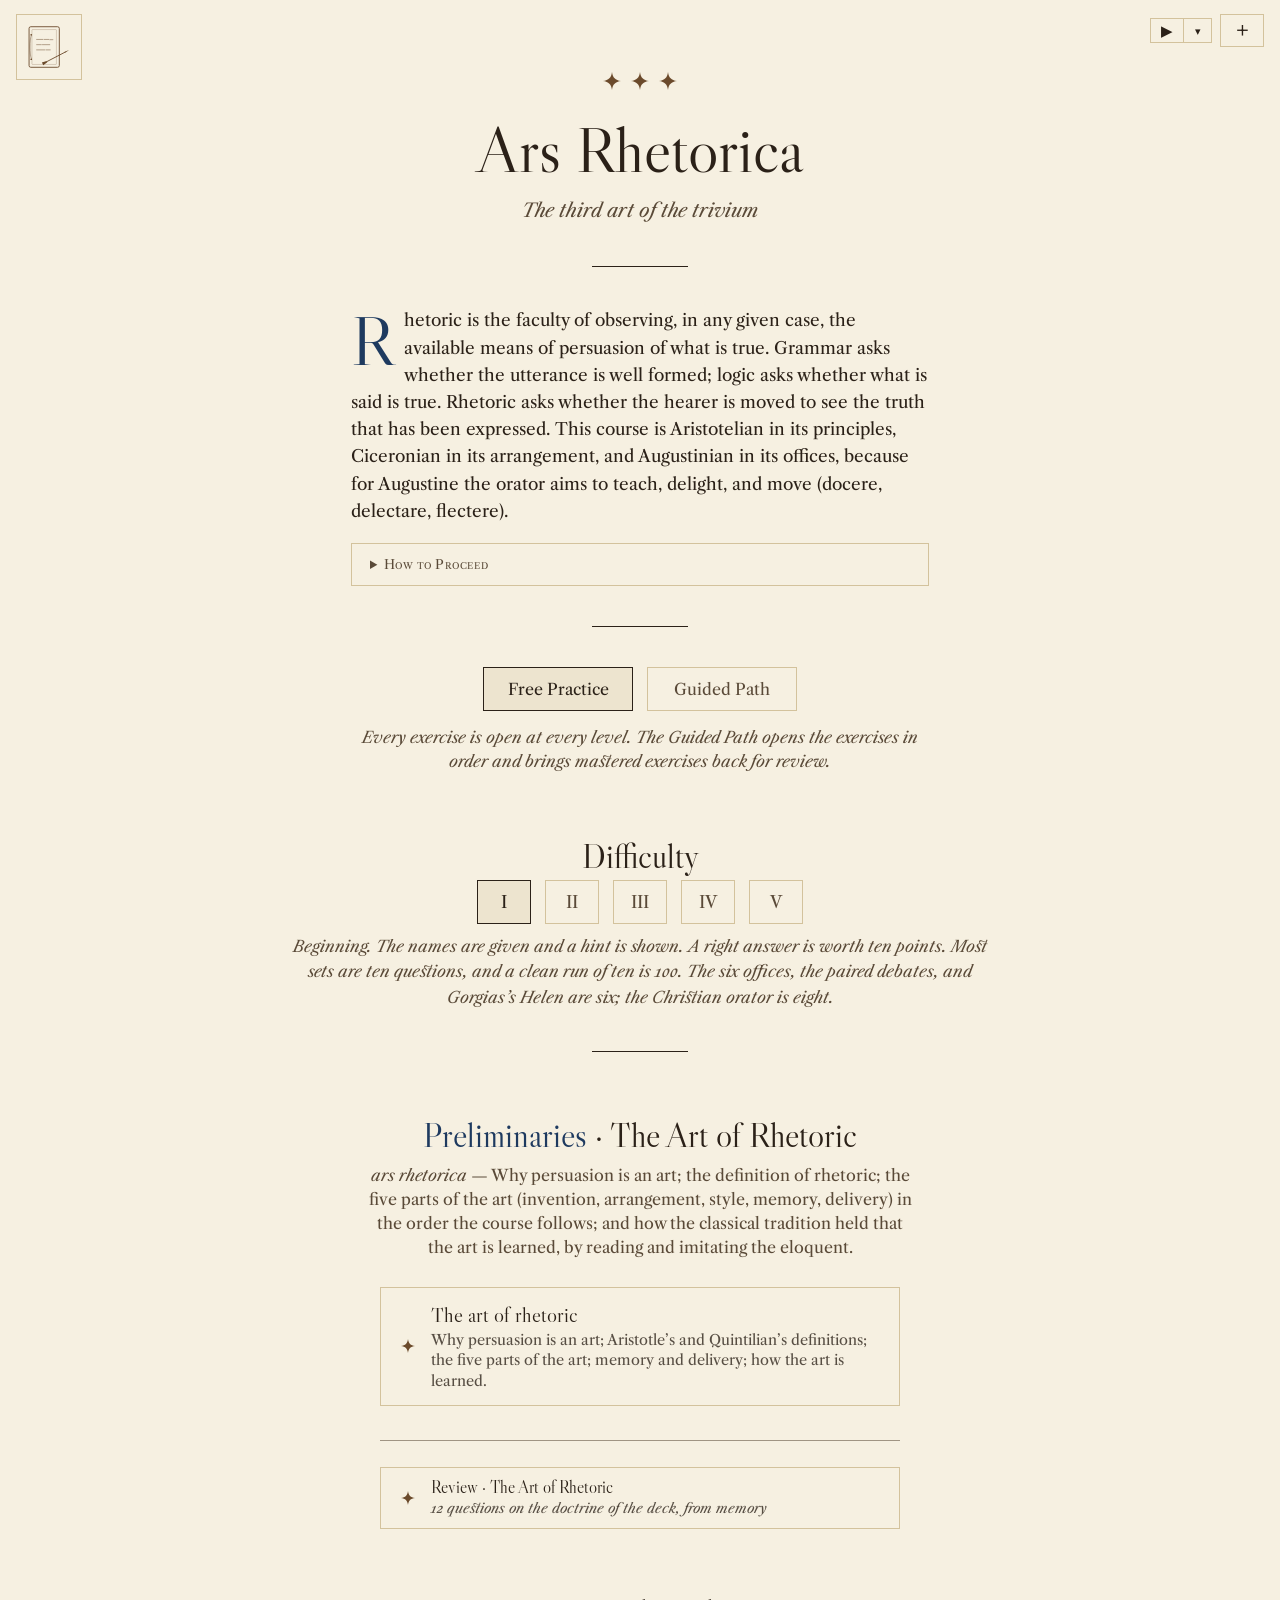
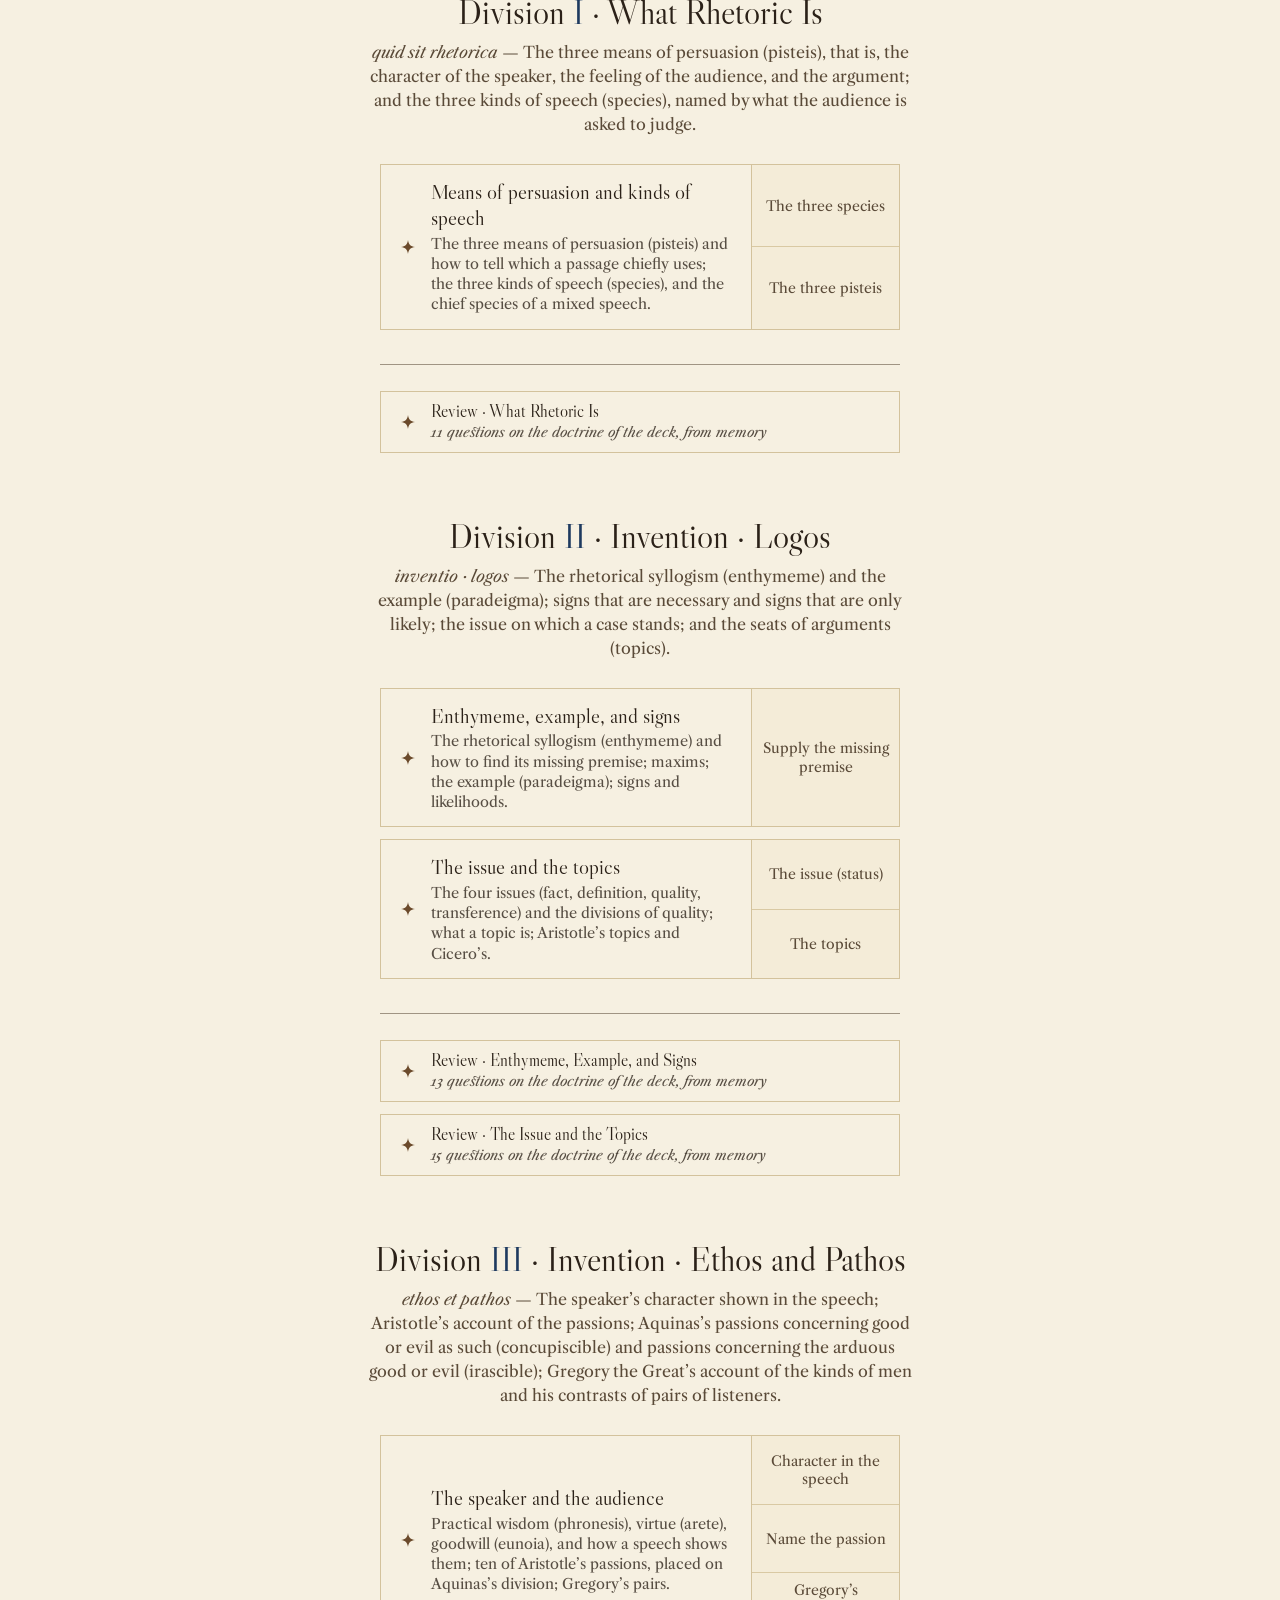
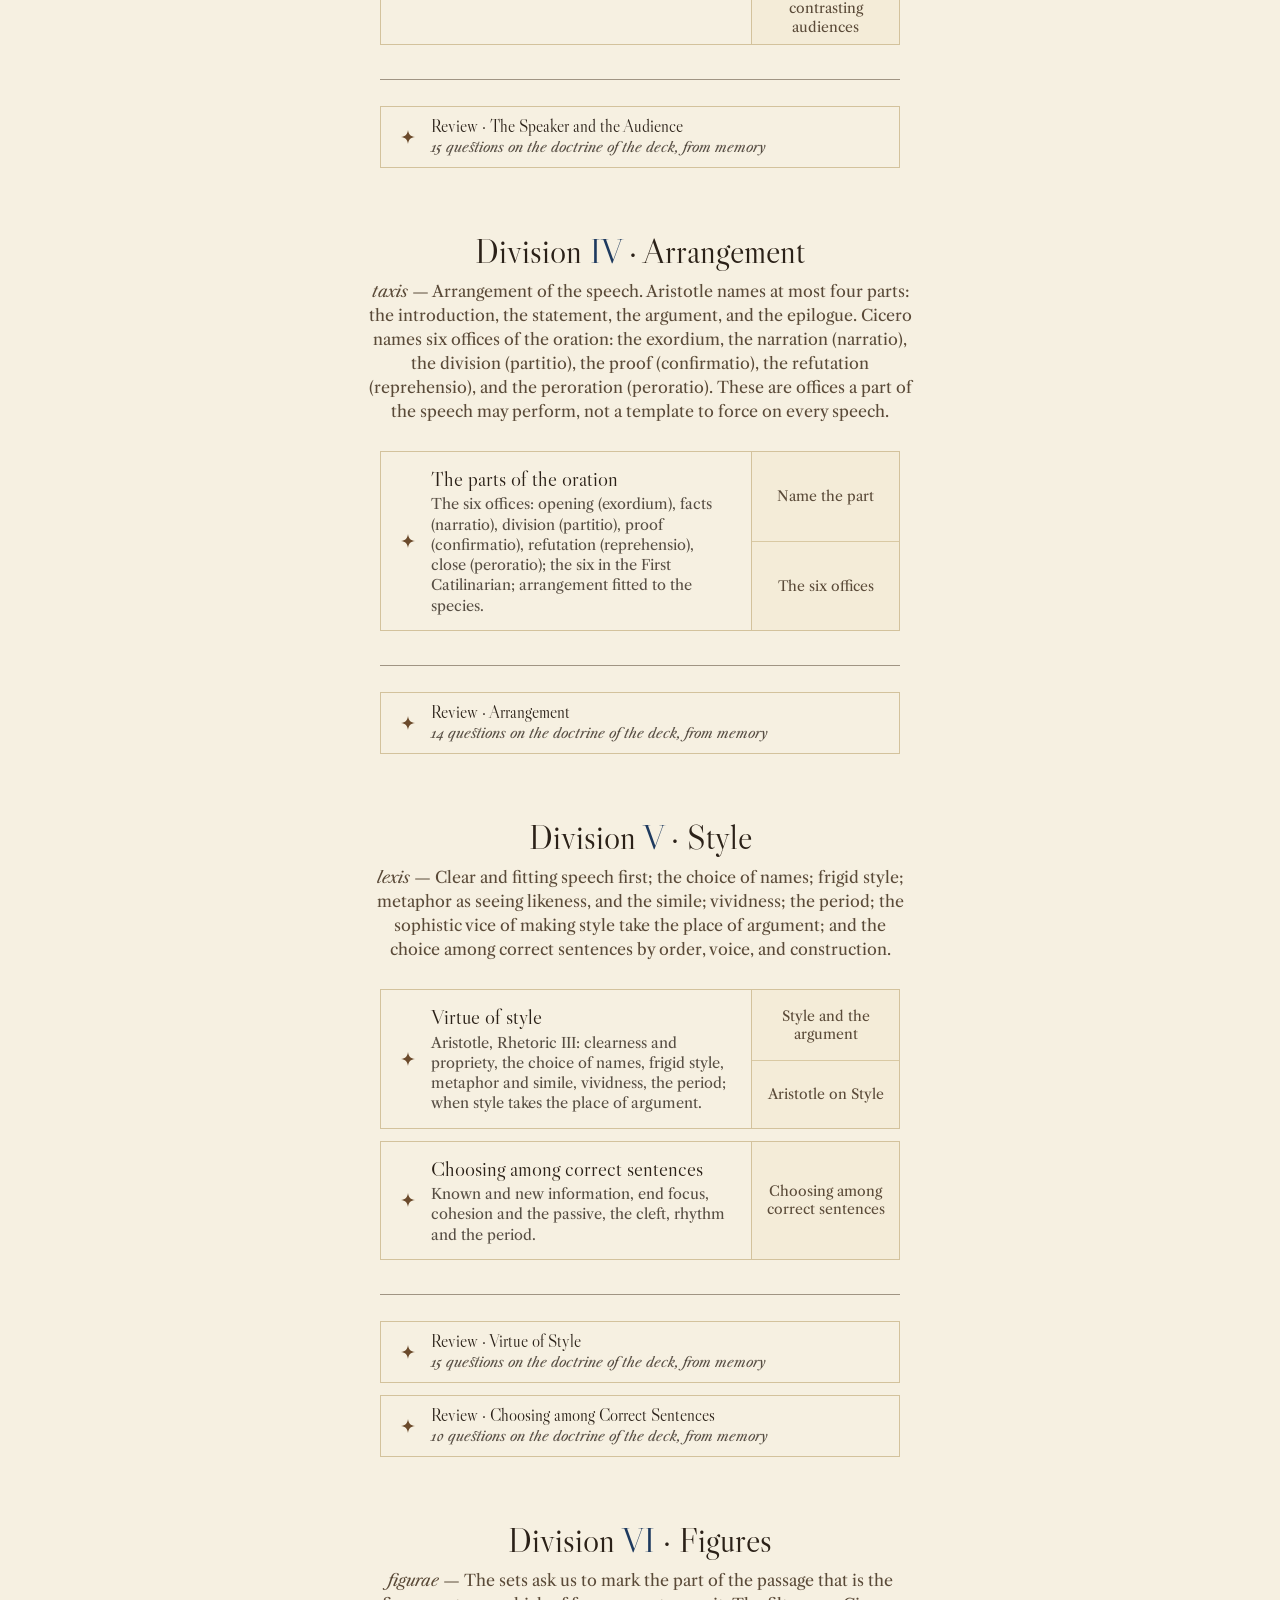
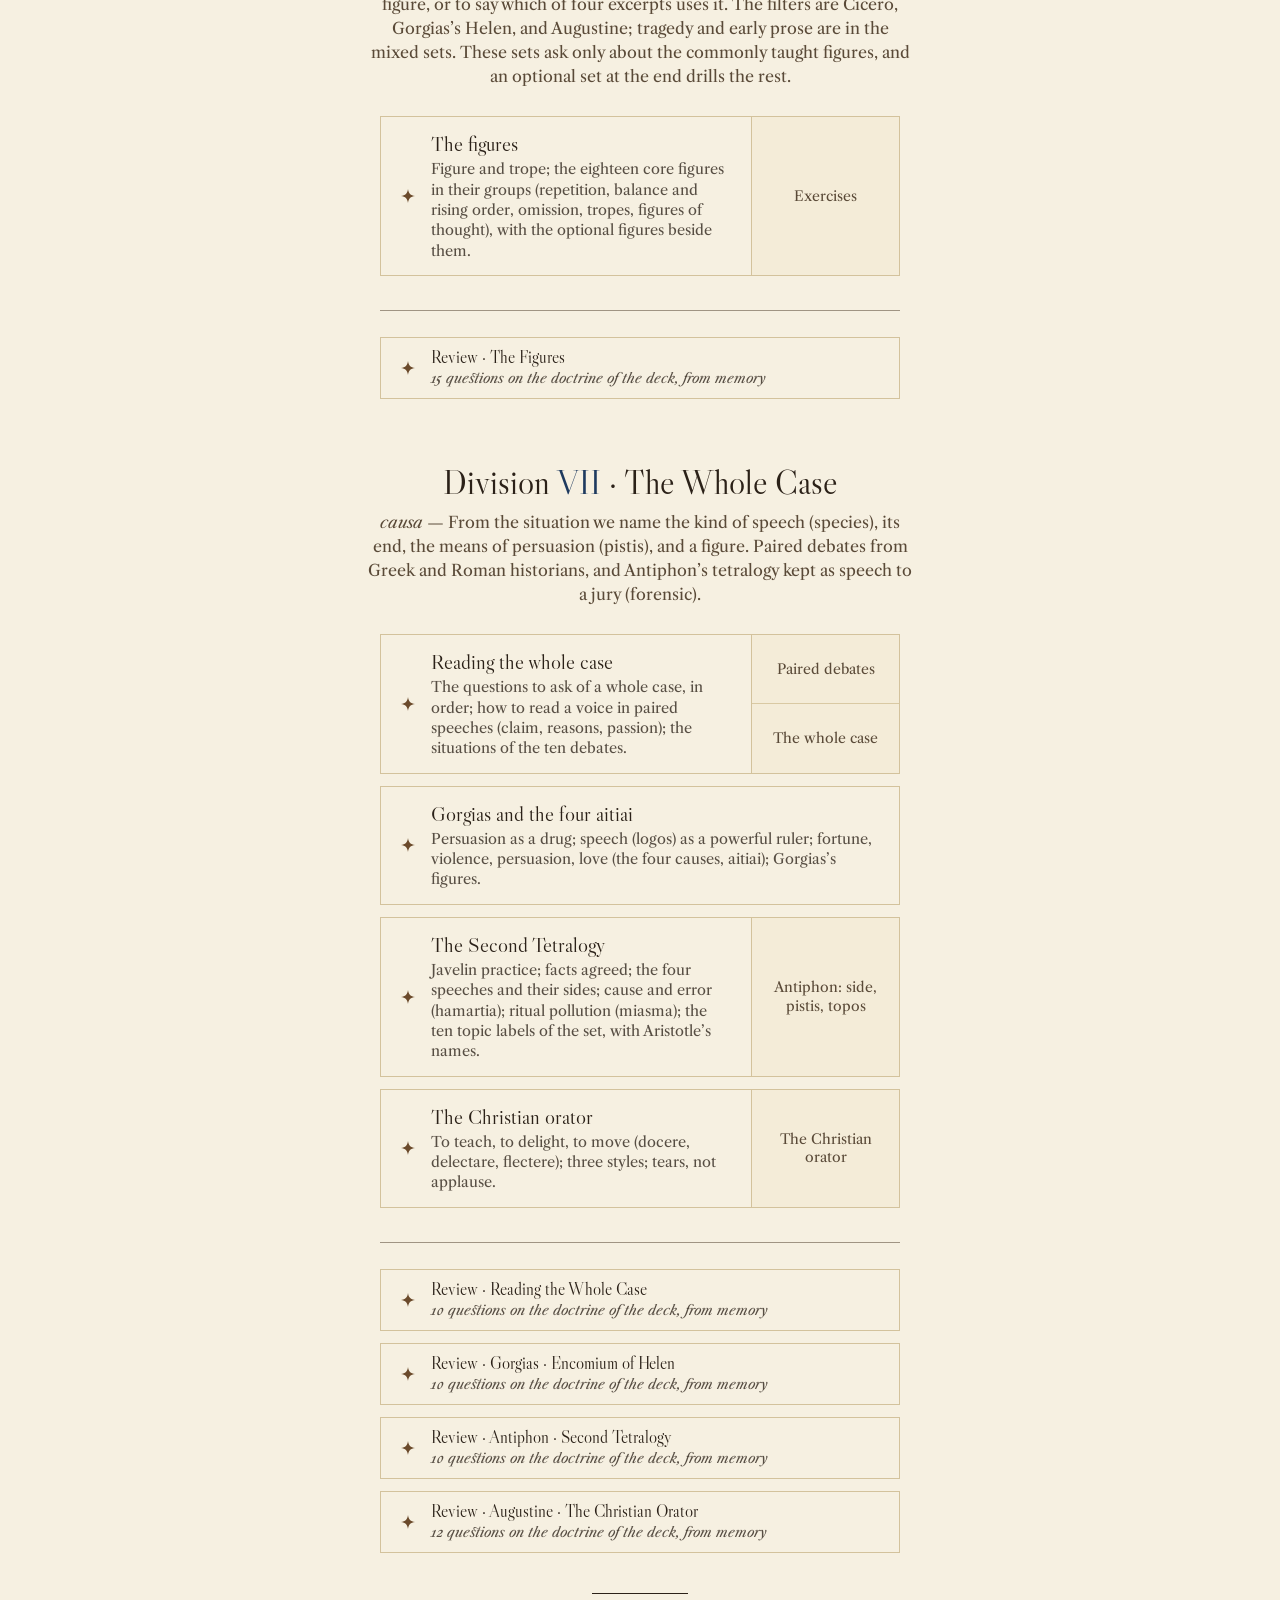
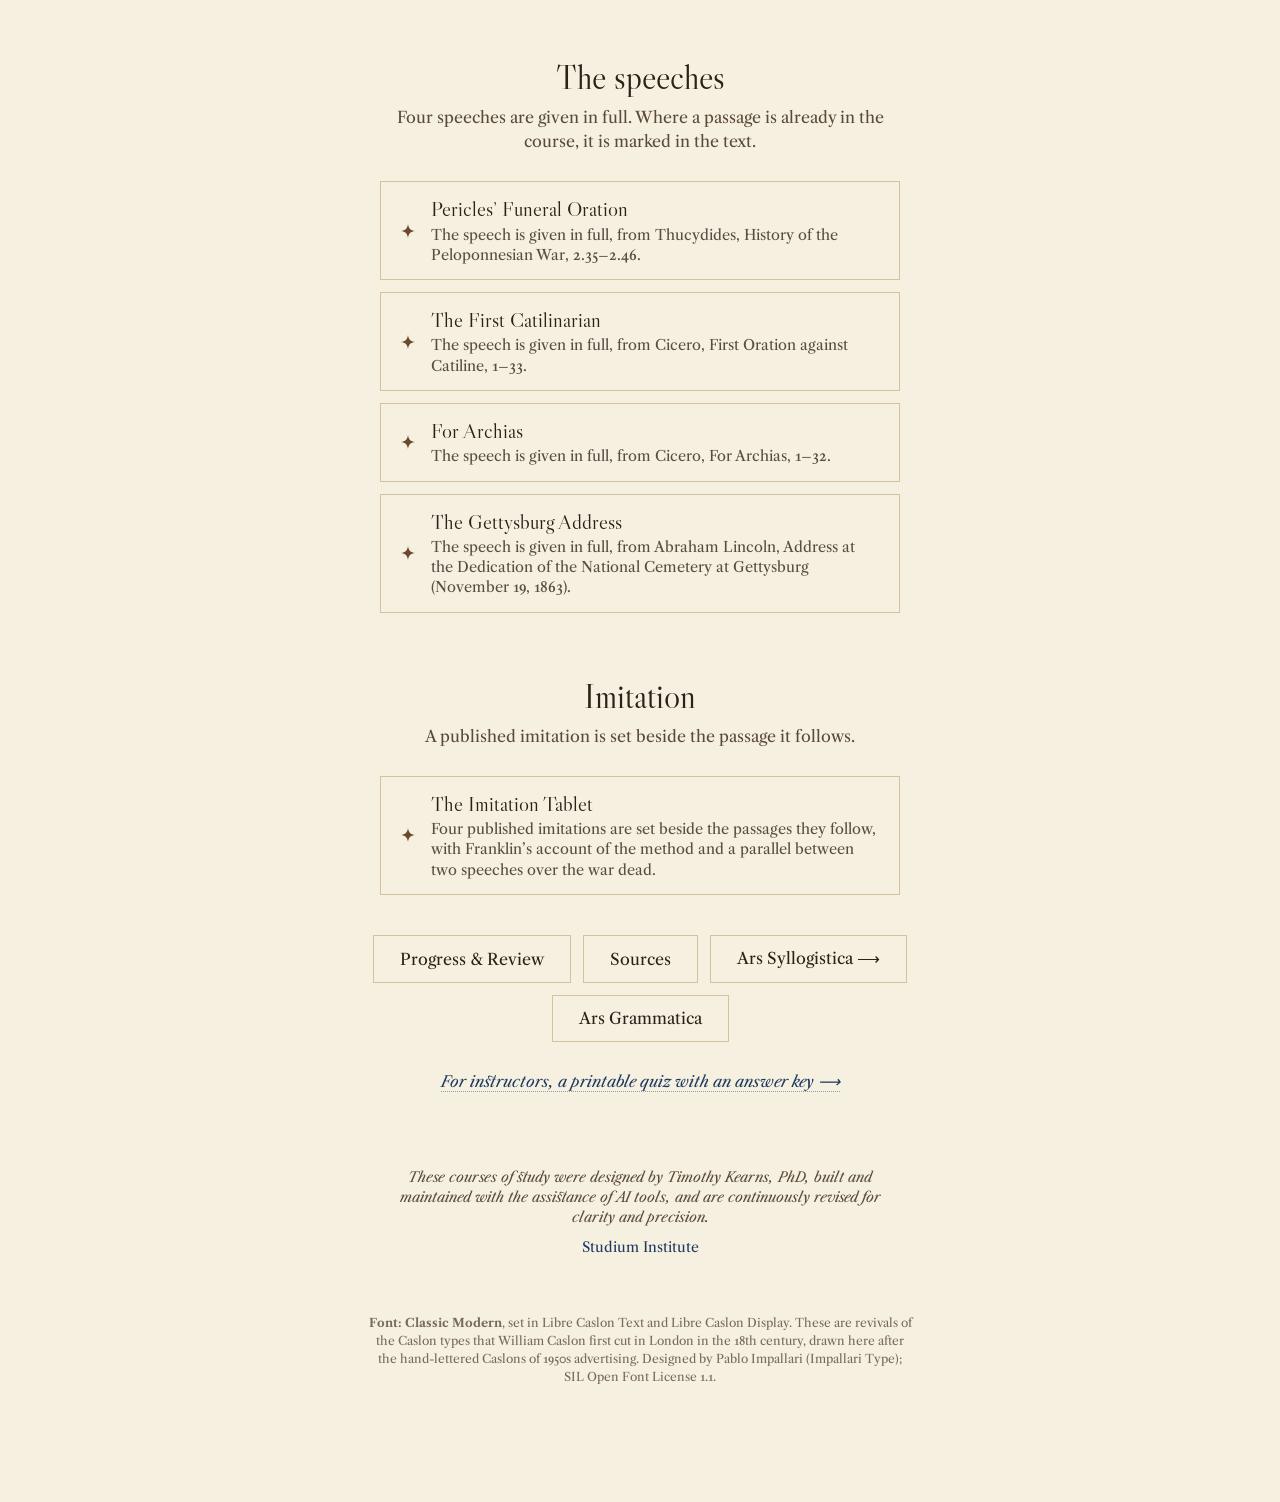
==== index.html @ fa9b23c4 "Recitation Tablet button 25% smaller (88px to 66px; icon, callout and lab tools offset to match)" ====
<!DOCTYPE html>
<html lang="en">
<head>
<meta charset="utf-8">
<meta name="viewport" content="width=device-width, initial-scale=1">
<title>Ars Rhetorica</title>
<link rel="preconnect" href="https://fonts.googleapis.com">
<link rel="preconnect" href="https://fonts.gstatic.com" crossorigin>
<link href="https://fonts.googleapis.com/css2?family=Libre+Caslon+Display&family=Libre+Caslon+Text:ital,wght@0,400;0,700;1,400&display=swap" rel="stylesheet">
<style>
:root{
  --paper:#f6f0e1; --paper2:#efe6cf; --card:#fffdf4; --ink:#2b2118; --ink-soft:#5a4a38;
  --line:#d9c9a3; --frame:#d3c29c; --wine:#7b2d26; --sage:#48664c; --accent:#1e3a5f;
  --orn:#6b4a2b; --hover:#ede4cf;
  --display:'Libre Caslon Display', Georgia, serif;
  --text:'Libre Caslon Text', Georgia, serif;
  --gold:var(--ink-soft); --gold-soft:var(--frame);
  --good-text:#48664c; --bad-text:#7b2d26; --sel-text:#f6f0e1;
  --panel:#f4ecd8; --panel2:#fbf6e8; --track:#e6dcc2;
  --arc:#7b2d26; --arc2:#48664c; --mode:var(--accent);
  --glow:#fbf7ea;
  --shadow:none;
}
body.dark{
  --paper:#2a161b; --paper2:#211115; --card:#331c22; --ink:#e9dfc8; --ink-soft:#c4a99a;
  --line:#4a3330; --frame:#6b5348; --wine:#c45c58; --sage:#4f7355; --accent:#8fa8c8;
  --orn:#efe3c6; --hover:#2a161c;
  --gold:var(--ink-soft); --gold-soft:var(--frame);
  --good-text:#8fbf95; --bad-text:#e08373; --sel-text:#14090c;
  --panel:#1a0c10; --panel2:#180b0e; --track:#2a1418;
  --arc:#e08373; --arc2:#8fbf95; --mode:var(--accent);
  --glow:#1a0c10;
  --shadow:none;
}
*{box-sizing:border-box; margin:0; padding:0}
html{
  min-height:100%;
  background:#f6f0e1;
  color-scheme:light;
  scrollbar-color:#d3c29c #e6dcc2;
  scrollbar-width:thin;
}
html:has(body.dark){
  background:#2a161b;
  color-scheme:dark;
  scrollbar-color:#6b5348 #2a161b;
}
::-webkit-scrollbar{width:12px; height:12px}
::-webkit-scrollbar-track{background:#e6dcc2}
::-webkit-scrollbar-thumb{background:#d3c29c; border-radius:0; border:3px solid #e6dcc2}
::-webkit-scrollbar-thumb:hover{background:#5a4a38}
html:has(body.dark)::-webkit-scrollbar-track{background:#2a161b}
html:has(body.dark)::-webkit-scrollbar-thumb{background:#6b5348; border-color:#2a161b}
html:has(body.dark)::-webkit-scrollbar-thumb:hover{background:#8a7064}
body{
  font-family:var(--text);
  font-variant-numeric:oldstyle-nums;
  color:var(--ink); min-height:100vh; font-size:17px; line-height:1.6;
  transition:color .25s;
  background:var(--paper);
}
/* Top-right: play+speed unit, then dark alone at far right */
.top-right-controls{
  position:fixed; top:14px; right:16px;
  display:flex; align-items:center; gap:8px; z-index:50;
  background:var(--paper);
}
.top-right-controls #dark-toggle{
  position:static; top:auto; right:auto;
}
#dark-toggle{
  width:44px; height:44px; border-radius:50%;
  border:1px solid var(--line); background:var(--card); color:var(--gold); font-size:20px;
  cursor:pointer; box-shadow:var(--shadow); transition:transform .15s;
}
#dark-toggle:hover{transform:scale(1.08)}
.speak-unit{
  display:inline-flex; align-items:stretch; position:relative;
  height:44px; border:1px solid var(--line); background:var(--card);
  border-radius:22px; box-shadow:var(--shadow); z-index:51;
}
#speak-toggle{
  width:44px; border:none; background:transparent; color:var(--gold);
  font-size:15px; cursor:pointer; box-shadow:none;
  border-radius:22px 0 0 22px;
  display:flex; align-items:center; justify-content:center; line-height:1;
  flex-shrink:0; transition:background .15s, color .15s;
}
#speak-toggle.speaking{
  background:var(--gold); color:#fff;
}
#speak-toggle:hover, .speak-rate-btn:hover, .speak-rate.open .speak-rate-btn{
  background:var(--panel); color:var(--ink);
}
#speak-toggle.speaking:hover{
  background:var(--gold); color:#fff;
}
.speak-rate{display:flex; position:relative;}
.speak-rate-btn{
  display:inline-flex; align-items:center; justify-content:center;
  height:100%; min-width:28px; border:none; border-left:1px solid var(--line);
  background:transparent; color:var(--gold);
  font-size:11px; border-radius:0 22px 22px 0; padding:0 10px;
  box-shadow:none; cursor:pointer; appearance:none; -webkit-appearance:none;
  transition:background .15s, color .15s;
}
.speak-rate-menu{
  position:absolute; top:calc(100% + 6px); right:0; margin:0; padding:6px;
  list-style:none; min-width:4.5em; background:var(--card);
  border:1px solid var(--line); border-radius:8px; box-shadow:var(--shadow); z-index:60;
}
.speak-rate-menu[hidden]{display:none}
.speak-rate-menu li{
  font-family:var(--display); font-size:12px; letter-spacing:.08em;
  padding:7px 12px; border-radius:6px; cursor:pointer; color:var(--ink-soft); white-space:nowrap;
}
.speak-rate-menu li:hover, .speak-rate-menu li:focus{
  background:var(--panel); color:var(--gold);
}
.speak-rate-menu li[aria-selected="true"]{
  color:var(--gold); background:var(--paper2, var(--panel));
}
#home-jump{
  position:fixed; top:14px; left:16px; z-index:50;
  padding:10px 16px; text-transform:uppercase;
}
body.ex-screen #home-jump{display:none}
@media (max-width:420px){
  #home-jump{top:12px; left:12px; padding:8px 12px; font-size:12px}
  .top-right-controls{top:12px; right:12px; gap:6px}
  #dark-toggle{width:40px; height:40px; font-size:18px}
  .speak-unit{height:40px; border-radius:20px}
  #speak-toggle{width:40px; font-size:14px; border-radius:20px 0 0 20px}
  .speak-rate-btn{min-width:26px; font-size:10px; padding:0 8px; border-radius:0 20px 20px 0}
}



.wrap{max-width:880px; margin:0 auto; padding:76px 22px 90px}
.screen{display:none}
.screen.active{display:block; animation:fade .4s ease}
@keyframes fade{from{opacity:0; transform:translateY(8px)} to{opacity:1; transform:none}}

/* ------- header ------- */
header{text-align:center; margin-bottom:26px}
.ornament{color:var(--gold); font-size:22px; letter-spacing:.4em; margin:6px 0}
h1{font-family:var(--display); font-size:44px; font-weight:600; letter-spacing:.06em; color:var(--ink); font-variant:small-caps}
@media (max-width:520px){ h1{font-size:32px} }
.subtitle{font-style:italic; color:var(--ink-soft); font-size:20px; margin-top:2px}
.rule{display:flex; align-items:center; gap:14px; margin:20px auto; max-width:520px; color:var(--gold)}
.rule::before,.rule::after{content:""; flex:1; height:1px; background:linear-gradient(90deg,transparent,var(--gold-soft))}
.rule::after{background:linear-gradient(90deg,var(--gold-soft),transparent)}

/* ------- home ------- */
.section-label{
  font-family:var(--display); font-size:15px; letter-spacing:.22em; color:var(--gold);
  text-transform:uppercase; text-align:center; margin:30px 0 14px;
}
.section-gloss{
  text-align:center; font-style:italic; color:var(--ink-soft); font-size:16px;
  margin:-8px auto 14px; max-width:720px;
}
.act-label{
  font-family:var(--display); font-size:21px; font-weight:600; letter-spacing:.12em;
  color:var(--ink); text-transform:uppercase; text-align:center; margin:52px 0 4px;
}
.act-label::before{content:none}
.act-label::after{content:none}
.act-latin{
  text-align:center; font-style:italic; color:var(--gold); font-size:17px;
  letter-spacing:.04em; margin:0 0 12px;
}
.act-gloss{
  text-align:center; color:var(--ink-soft); font-size:16px; font-style:italic;
  margin:-4px auto 16px; max-width:620px; line-height:1.45;
}
.intro-note{
  text-align:center; font-style:italic; color:var(--ink-soft); font-size:16px;
  margin:24px auto 6px; max-width:640px; padding:15px 20px; line-height:1.5;
  border:1px solid var(--line); border-radius:12px; background:var(--card); box-shadow:var(--shadow);
}
.intro-note::before{content:none}
.intro-note strong{color:var(--ink)}

.diff-row{display:flex; justify-content:center; gap:14px; flex-wrap:wrap}
.diff-btn{
  font-family:var(--display); font-size:17px; width:54px; height:44px; cursor:pointer;
  border:1px solid var(--line); background:var(--card); color:var(--ink-soft);
  border-radius:9px; transition:all .15s; box-shadow:var(--shadow);
}
.diff-btn:hover{border-color:var(--gold-soft); color:var(--ink)}
.diff-btn.sel{background:var(--wine); color:#f6f0e1; border-color:var(--wine)}
.diff-desc{text-align:center; font-style:italic; color:var(--ink-soft); margin-top:10px; font-size:16px; min-height:24px}

/* ------- language picker ------- */
.lang-box{
  border:1px solid var(--line); background:var(--card); border-radius:14px;
  box-shadow:var(--shadow); padding:18px 20px; max-width:640px; margin:6px auto 0; text-align:center;
}
.lang-box h4{font-family:var(--display); font-size:14px; letter-spacing:.18em; color:var(--gold);
  text-transform:uppercase; font-weight:600; margin-bottom:6px}
.lang-fixed{font-style:italic; color:var(--ink-soft); font-size:16px; margin-bottom:12px}
.lang-row{display:flex; justify-content:center; gap:10px; flex-wrap:wrap}
.lang-btn{
  font-family:var(--text); font-size:17px; padding:8px 16px; cursor:pointer;
  border:1px solid var(--line); background:var(--panel2); color:var(--ink-soft);
  border-radius:9px; transition:all .15s;
}
.lang-btn:hover{border-color:var(--gold-soft); color:var(--ink)}
.lang-btn.sel{background:var(--gold); color:var(--sel-text); border-color:var(--gold)}
.lang-note{font-style:italic; color:var(--ink-soft); font-size:15px; margin-top:11px; line-height:1.45}

/* ------- cards ------- */
.set-grid{display:grid; grid-template-columns:1fr; gap:16px; margin-top:6px}
.set-card{
  border:1px solid var(--line); background:var(--card); border-radius:14px; padding:20px 22px;
  cursor:pointer; box-shadow:var(--shadow); transition:transform .15s, border-color .15s;
  position:relative; display:flex; flex-direction:column;
}
.set-card:hover{transform:translateY(-2px); border-color:var(--gold-soft)}
.set-card.wide{grid-column:1 / -1}
.set-card.soon{opacity:.5; cursor:default}
.set-card.soon:hover{transform:none; border-color:var(--line)}
.set-num{
  font-family:var(--display); font-size:12px; letter-spacing:.2em; color:var(--gold);
  text-transform:uppercase; margin-bottom:6px;
}
.set-card h3{font-family:var(--display); font-size:21px; font-weight:600; margin-bottom:8px; line-height:1.25}
.set-card p{font-size:16.5px; color:var(--ink-soft); line-height:1.45; flex:1}
.begin{
  display:inline-block; margin-top:12px; font-family:var(--display); font-size:13px;
  letter-spacing:.16em; color:var(--gold);
}
.soon-flag{
  display:inline-block; margin-top:12px; font-family:var(--display); font-size:12px;
  letter-spacing:.16em; color:var(--ink-soft); font-style:normal;
}
.set-flag{
  position:absolute; top:14px; right:16px; font-size:13px; font-family:var(--display);
  letter-spacing:.1em; color:var(--gold-soft);
}
/* A deck's exercises: a full-height strip on the right edge, in a set-off shade. */
.set-card{--ex-w:148px}
.set-card:has(.ex-strip){
  padding:0; display:grid; grid-template-columns:minmax(0,1fr) var(--ex-w);
  align-items:stretch; overflow:hidden;
}
.set-face{padding:20px 16px 20px 22px; display:flex; flex-direction:column; min-width:0}
.set-card .ex-strip{
  display:flex; flex-direction:column; min-height:100%;
  background:var(--panel); border-left:1px solid var(--line);
}
.set-card .ex-link{
  flex:1 1 auto; min-height:68px; margin:0; width:100%;
  display:flex; flex-direction:column; align-items:center; justify-content:center; gap:3px;
  text-align:center; font-family:var(--display); font-size:12.5px; letter-spacing:.04em;
  line-height:1.25; color:var(--gold); background:transparent;
  border:none; border-radius:0; padding:8px 7px; cursor:pointer;
  transition:background .15s, color .15s;
}
.set-card .ex-link + .ex-link{border-top:1px solid var(--line)}
.set-card .ex-link:hover, .set-card .ex-link:focus-visible{background:var(--track); color:var(--ink)}
.set-card .ex-link:focus-visible{outline:2px solid var(--gold); outline-offset:-3px}
/* Dark --panel sits on --card. The strip uses the track shade so it stays set off, and the hover goes a step lighter. */
body.dark .set-card .ex-strip{background:var(--track)}
body.dark .set-card .ex-link:hover,
body.dark .set-card .ex-link:focus-visible{background:#45272e; color:var(--ink)}
.set-card .ex-opt{
  font-family:var(--display); font-size:10px; letter-spacing:.12em;
  text-transform:uppercase; color:var(--gold-soft);
}
button.begin{
  background:none; border:none; padding:0; cursor:pointer;
  align-self:flex-start; color:var(--gold);
}
button.begin:hover, button.begin:focus-visible{color:var(--ink)}
button.begin:focus-visible{outline:2px solid var(--gold); outline-offset:3px}
.ex-pane{
  position:fixed; inset:0; z-index:100; background:rgba(8,15,28,.55);
  display:flex; align-items:center; justify-content:center; padding:24px;
}
.ex-pane .box{
  position:relative; background:var(--card); color:var(--ink);
  border:1px solid var(--line); border-radius:14px; box-shadow:var(--shadow);
  padding:22px 22px 16px; width:min(560px, 100%);
  max-height:min(88vh, 820px); overflow:auto;
}
.ex-pane h4{
  font-family:var(--display); font-size:12px; letter-spacing:.18em; text-transform:uppercase;
  color:var(--gold); font-weight:600; margin:0 84px 6px 0;
}
.ex-pane .t{
  font-family:var(--display); font-size:22px; font-weight:600; line-height:1.3;
  margin:0 0 14px; color:var(--ink);
}
.ex-pane-x{
  position:absolute; top:14px; right:14px;
  font-family:var(--display); font-size:12px; letter-spacing:.12em; text-transform:uppercase;
  padding:7px 12px; border:1px solid var(--line); background:var(--card); color:var(--ink);
  border-radius:8px; cursor:pointer;
}
.ex-pane-x:hover, .ex-pane-x:focus-visible{border-color:var(--gold-soft)}
.ex-pane-x:focus-visible{outline:2px solid var(--gold); outline-offset:2px}
.ex-pane-item{
  display:block; width:100%; text-align:left; font:inherit; color:inherit;
  border:1px solid var(--line); background:var(--panel2); border-radius:10px;
  padding:12px 14px; margin:0 0 10px; cursor:pointer;
}
.ex-pane-item:last-child{margin-bottom:0}
.ex-pane-item:hover, .ex-pane-item:focus-visible{border-color:var(--gold-soft); background:var(--panel)}
.ex-pane-item:focus-visible{outline:2px solid var(--gold); outline-offset:2px}
.ex-pane-flag{
  display:block; font-family:var(--display); font-size:11px; letter-spacing:.14em;
  text-transform:uppercase; color:var(--gold); margin-bottom:3px;
}
.ex-pane-name{
  display:block; font-family:var(--display); font-size:17px; letter-spacing:.03em;
  color:var(--ink); line-height:1.3;
}
.ex-pane-desc{
  display:block; margin-top:4px; font-family:var(--text); font-size:16.5px;
  color:var(--ink-soft); line-height:1.4;
}
@media (max-width:560px){
  .set-grid{grid-template-columns:1fr}
  .set-card{--ex-w:116px}
  .set-card .ex-link{font-size:11.5px; padding:7px 5px; min-height:58px}
  .set-face{padding:16px 12px 16px 16px}
  .ex-pane{padding:10px}
  .ex-pane h4{margin-bottom:2px}
  .ex-pane .t{font-size:20px; margin-bottom:10px}
  .ex-pane .box{max-height:calc(100vh - 20px); max-height:calc(100dvh - 20px); padding:16px 12px 10px}
  .ex-pane-item{padding:8px 12px; margin-bottom:6px}
  .ex-pane-desc{font-size:16px; line-height:1.35}
}

/* ------- panels (tutorials) ------- */
.panel{
  border:1px solid var(--line); background:var(--card); border-radius:14px;
  padding:26px 28px; box-shadow:var(--shadow); margin-bottom:18px;
}
.panel p{margin-bottom:13px}
.panel p:last-child{margin-bottom:0}
.panel strong{color:var(--ink)}
.panel em{color:var(--ink-soft)}
.panel .lat{font-style:italic; color:var(--gold)}
.modern{
  display:block; margin-top:14px; padding-top:12px; border-top:1px dashed var(--line);
  font-size:16px; font-style:italic; color:var(--ink-soft);
}
.modern::before{content:"Modern books call this — "; font-style:normal; letter-spacing:.04em; color:var(--gold); font-size:14px; font-family:var(--display)}
.deck-nav{display:flex; justify-content:space-between; align-items:center; gap:12px; margin-top:20px}
.deck-count{font-style:italic; color:var(--ink-soft); font-size:16px}

/* ------- buttons ------- */
.btn{
  font-family:var(--display); font-size:14px; letter-spacing:.12em; padding:11px 22px;
  border:1px solid var(--line); background:var(--card); color:var(--ink); border-radius:9px;
  cursor:pointer; box-shadow:var(--shadow); transition:all .15s; text-transform:uppercase;
}
.btn:hover{border-color:var(--gold-soft)}
.btn.primary{background:var(--wine); color:#f6f0e1; border-color:var(--wine)}
.btn.primary:hover{filter:brightness(1.08)}
.btn:disabled{opacity:.4; cursor:default}
.btn-row{display:flex; gap:12px; flex-wrap:wrap; justify-content:center; margin-top:18px}

/* ------- question screen ------- */
.q-head{display:flex; justify-content:space-between; align-items:baseline; margin-bottom:14px; flex-wrap:wrap; gap:8px}
.q-title{font-family:var(--display); font-size:17px; letter-spacing:.1em; color:var(--gold); text-transform:uppercase}
.q-score{font-style:italic; color:var(--ink-soft); font-size:16px}
.q-instr{font-style:italic; color:var(--ink-soft); text-align:center; margin-bottom:16px; font-size:17px}
.q-box{
  border:1px solid var(--line); background:var(--card); border-radius:14px;
  padding:26px 28px; box-shadow:var(--shadow);
}
.q-prompt{font-size:20px; margin-bottom:18px; line-height:1.45}
.q-specimen{
  text-align:center; font-size:34px; letter-spacing:.02em; color:var(--ink);
  margin:10px 0 22px; font-family:var(--text);
}
.q-specimen .lemma{display:block; font-size:16px; font-style:italic; color:var(--ink-soft); letter-spacing:0; margin-top:8px}
.q-sentence{
  text-align:center; font-size:23px; line-height:1.6; margin:8px 0 20px; color:var(--ink);
}
.q-sentence .target{
  border-bottom:2px solid var(--gold); padding-bottom:1px; color:var(--wine); font-weight:600;
}
.q-passage{
  font-size:20px; line-height:1.55; margin:4px 0 8px; color:var(--ink); text-align:left;
}
.q-passage .target, .q-original .target{
  border-bottom:2px solid var(--gold); padding-bottom:1px; color:var(--wine); font-weight:600;
}
.q-source{
  text-align:right; font-style:italic; color:var(--ink-soft); font-size:15px; margin:0 0 12px;
}
.orig-toggle{
  display:block; margin:0 0 12px auto; font-family:var(--text); font-size:15px;
  font-style:italic; color:var(--gold); background:none; border:none; cursor:pointer;
  text-decoration:underline; text-underline-offset:3px;
}
.orig-toggle:hover{color:var(--ink)}
.q-original{
  font-size:18.5px; line-height:1.55; margin:0 0 16px; color:var(--ink-soft); text-align:left;
  padding:12px 14px; border-left:2px solid var(--gold-soft); background:var(--panel2);
}
.q-original .olang{
  display:block; font-family:var(--display); font-size:11px; letter-spacing:.14em;
  text-transform:uppercase; color:var(--gold); margin-bottom:6px;
}
.q-gloss{text-align:center; font-style:italic; color:var(--ink-soft); font-size:16.5px; margin:-12px 0 20px}

.opts{display:flex; flex-direction:column; gap:10px}
.opt{
  text-align:left; font-family:var(--text); font-size:18px; padding:13px 18px;
  border:1px solid var(--line); background:var(--panel2); color:var(--ink); border-radius:10px;
  cursor:pointer; transition:all .13s; line-height:1.4;
}
.opt:hover:not(:disabled){border-color:var(--gold-soft); background:var(--panel)}
.opt:disabled{cursor:default}
.opt.right{background:var(--sage); color:#fff; border-color:var(--sage)}
.opt.wrong{background:var(--wine); color:#fff; border-color:var(--wine)}
.opt.reveal{border-color:var(--sage); border-width:2px}

/* accident selector chips */
.acc-grid{display:flex; flex-direction:column; gap:14px}
.acc-line{display:flex; align-items:center; gap:10px; flex-wrap:wrap}
.acc-lab{
  font-family:var(--display); font-size:12px; letter-spacing:.14em; color:var(--gold);
  text-transform:uppercase; min-width:82px;
}
.chip{
  font-family:var(--text); font-size:16.5px; padding:6px 13px; cursor:pointer;
  border:1px solid var(--line); background:var(--panel2); color:var(--ink-soft);
  border-radius:8px; transition:all .13s;
}
.chip:hover:not(:disabled){border-color:var(--gold-soft); color:var(--ink)}
.chip.sel{background:var(--gold); color:var(--sel-text); border-color:var(--gold)}
.chip.right{background:var(--sage); color:#fff; border-color:var(--sage)}
.chip.wrong{background:var(--wine); color:#fff; border-color:var(--wine)}
.chip.reveal{border-color:var(--sage); border-width:2px; color:var(--ink)}
.chip:disabled{cursor:default}

.answer-in{
  font-family:var(--text); font-size:21px; padding:11px 16px; width:100%;
  border:1px solid var(--line); background:var(--panel2); color:var(--ink); border-radius:10px;
}
.answer-in:focus{outline:none; border-color:var(--gold)}
.answer-in.right{border-color:var(--sage)}
.answer-in.wrong{border-color:var(--wine)}

.feedback{margin-top:18px; padding:16px 20px; border-radius:11px; border:1px solid var(--line); background:var(--panel); line-height:1.5; font-size:17px}
.feedback.good{border-color:var(--sage)}
.feedback.bad{border-color:var(--wine)}
.feedback .verdict{font-family:var(--display); font-size:14px; letter-spacing:.14em; text-transform:uppercase; display:block; margin-bottom:7px}
.feedback.good .verdict{color:var(--good-text)}
.feedback.bad .verdict{color:var(--bad-text)}
.feedback .also{display:block; margin-top:10px; padding-top:9px; border-top:1px dashed var(--line); font-style:italic; color:var(--ink-soft); font-size:16px}

/* ------- the congruity bar ------- */
.cong-bar{
  display:flex; justify-content:center; gap:26px; margin-top:20px; padding-top:14px;
  border-top:1px dashed var(--line);
}
.lamp{display:flex; align-items:center; gap:8px; font-family:var(--display); font-size:11.5px;
  letter-spacing:.16em; text-transform:uppercase; color:var(--ink-soft); opacity:.42; transition:opacity .25s}
.lamp .dot{width:11px; height:11px; border-radius:50%; border:1px solid var(--line); background:transparent}
.lamp.on{opacity:1}
.lamp.yes .dot{background:var(--sage); border-color:var(--sage)}
.lamp.no  .dot{background:var(--wine); border-color:var(--wine)}
.lamp.na{opacity:.25}
.cong-why{text-align:center; font-style:italic; color:var(--ink-soft); font-size:15px; margin-top:9px}

/* ------- tables ------- */
.para-wrap{overflow-x:auto; margin:16px 0}
table.para{border-collapse:collapse; width:100%; font-size:17px}
table.para th, table.para td{border:1px solid var(--line); padding:7px 12px; text-align:left}
table.para th{font-family:var(--display); font-size:12px; letter-spacing:.1em; text-transform:uppercase;
  color:var(--gold); font-weight:600; background:var(--panel)}
table.para td.f{font-size:18px}
table.para tr:nth-child(even) td{background:var(--panel2)}

/* ------- progress ------- */
.prog-grid{display:grid; grid-template-columns:repeat(auto-fit,minmax(150px,1fr)); gap:14px; margin:18px 0}
.prog-cell{border:1px solid var(--line); background:var(--card); border-radius:12px; padding:16px; text-align:center; box-shadow:var(--shadow)}
.prog-cell .n{font-family:var(--display); font-size:29px; color:var(--gold)}
.prog-cell .l{font-size:14px; letter-spacing:.1em; text-transform:uppercase; color:var(--ink-soft); font-family:var(--display)}
.bar{height:9px; background:var(--track); border-radius:5px; overflow:hidden; margin-top:8px}
.bar > i{display:block; height:100%; background:var(--gold); border-radius:5px}

.mistake{border:1px solid var(--line); background:var(--card); border-radius:12px; padding:15px 18px; margin-bottom:12px; box-shadow:var(--shadow)}
.mistake .mq{font-size:17.5px; margin-bottom:6px}
.mistake .mn{font-size:16px; color:var(--ink-soft); font-style:italic}

.empty-note{text-align:center; font-style:italic; color:var(--ink-soft); padding:30px 10px}

/* ------- modal ladder ------- */
.ladder{margin:18px auto; max-width:520px; display:block}
.ladder text{font-family:var(--text)}

@media print{
  #dark-toggle, #speak-toggle, #speak-rate, .speak-unit, .top-right-controls, #home-jump{display:none}
  .set-card{break-inside:avoid}
}

/* ------- sources ------- */
.src{
  margin-top:16px; padding-top:11px; border-top:1px dashed var(--line);
  font-size:14.5px; color:var(--ink-soft); line-height:1.5;
}
.src::before{
  content:"Source"; display:inline-block; font-family:var(--display); font-size:10.5px;
  letter-spacing:.18em; text-transform:uppercase; color:var(--gold); margin-right:10px;
}
.src-link{
  color:var(--ink-soft); text-decoration:none; border-bottom:1px dotted var(--gold-soft);
  cursor:pointer;
}
.src-link:hover{color:var(--ink); border-bottom-color:var(--gold)}
.src-missing{color:var(--bad-text); font-style:italic}
.feedback .src{margin-top:12px; font-size:14px}

.src-modal{
  position:fixed; inset:0; background:rgba(8,15,28,.55); z-index:100;
  display:flex; align-items:center; justify-content:center; padding:24px;
}
.src-modal .box{
  background:var(--card); border:1px solid var(--line); border-radius:14px;
  padding:26px 28px; max-width:620px; box-shadow:var(--shadow); max-height:80vh; overflow-y:auto;
}
.src-modal h4{
  font-family:var(--display); font-size:12px; letter-spacing:.18em; text-transform:uppercase;
  color:var(--gold); margin-bottom:10px;
}
.src-modal .t{font-size:20px; margin-bottom:12px; line-height:1.35}
.src-modal p{font-size:16.5px; color:var(--ink-soft); line-height:1.5; margin-bottom:11px}
.src-modal .kind{
  display:inline-block; font-family:var(--display); font-size:10.5px; letter-spacing:.14em;
  text-transform:uppercase; padding:3px 9px; border-radius:6px; margin-bottom:12px;
  border:1px solid var(--line); color:var(--ink-soft);
}
.src-modal .kind.primary{border-color:var(--gold); color:var(--gold)}
.src-modal .kind.study{border-color:var(--sage); color:var(--good-text)}
.src-modal .kind.modern{border-color:var(--wine); color:var(--bad-text)}

.src-entry{
  border:1px solid var(--line); background:var(--card); border-radius:12px;
  padding:16px 20px; margin-bottom:12px; box-shadow:var(--shadow);
}
.src-entry .t{font-size:18px; margin-bottom:7px}
.src-entry p{font-size:15.5px; color:var(--ink-soft); line-height:1.5}
.src-entry .n{font-size:15.5px; font-style:italic; color:var(--ink-soft); margin-top:7px}

.figspan{cursor:pointer; border-bottom:2px solid var(--gold-soft); padding-bottom:1px}
.figspan:hover{background:color-mix(in srgb, var(--accent) 10%, transparent)}
.figspan.on{background:var(--wine); color:#f6f0e1; border-bottom-color:var(--wine)}
.figspan.right{background:var(--sage); color:#fff; border-bottom-color:var(--sage)}
.figspan.wrong{background:var(--wine); color:#fff}
.figspan.reveal{outline:2px solid var(--sage); outline-offset:2px}
.order-list{display:flex; flex-direction:column; gap:8px; margin:12px 0}
.order-item{
  text-align:left; font-family:var(--text); font-size:18px; padding:11px 16px;
  border:1px solid var(--line); background:var(--panel2); border-radius:10px; cursor:pointer;
}
.order-item:hover{border-color:var(--gold-soft)}
.order-item.sel{border-color:var(--wine); background:var(--panel)}
.order-item .n{font-family:var(--display); font-size:12px; letter-spacing:.12em; color:var(--gold); margin-right:10px}
.set-bar{height:8px; background:var(--track); border-radius:5px; overflow:hidden; margin:8px 0 14px}
.set-bar > i{display:block; height:100%; background:var(--wine); width:0}
.teacher-note{text-align:center; margin-top:28px; font-size:15.5px}
.teacher-note a{color:var(--ink-soft); font-style:italic; text-decoration:none; border-bottom:1px dotted var(--gold-soft)}
.teacher-note a:hover{color:var(--gold)}
.colophon{text-align:center; margin-top:36px; font-size:15px; color:var(--ink-soft)}
.designer-credit{text-align:center;margin:28px auto 6px;max-width:640px;font-size:15px;font-style:italic;line-height:1.45;color:var(--ink-soft)}
.si-home{text-align:center;margin:10px 0 8px;font-family:var(--display);font-size:13px;letter-spacing:.12em;text-transform:uppercase}
.si-home a{display:inline-block;padding:8px 18px;border:1px solid var(--line);border-radius:8px;background:var(--card);color:var(--ink-soft);text-decoration:none}
.si-home a:hover{color:var(--ink);border-color:var(--ink-soft)}
.colophon a{color:var(--wine); text-decoration:none; border-bottom:1px dotted var(--gold-soft)}
details.help{
  max-width:700px; margin:18px auto 0; border:1px solid var(--line); background:var(--card);
  border-radius:12px; padding:10px 18px; box-shadow:var(--shadow);
}
details.help summary{
  font-family:var(--display); font-size:13px; letter-spacing:.16em; text-transform:uppercase;
  color:var(--gold); cursor:pointer;
}
details.help p{font-size:16.5px; color:var(--ink-soft); margin:10px 0; line-height:1.5}
.flag-forensic{
  display:inline-block; font-family:var(--display); font-size:11px; letter-spacing:.14em;
  text-transform:uppercase; color:var(--wine); border:1px solid var(--wine); padding:2px 8px;
  border-radius:6px; margin-left:8px;
}
.q-cue{font-style:italic; color:var(--ink-soft); font-size:16px; margin:0 0 10px}


.set-card{font:inherit; text-align:left; width:100%; color:inherit;}
a.btn{display:inline-block; text-decoration:none;}
kbd{font-family:var(--display); font-size:11px; letter-spacing:.08em; border:1px solid var(--line); padding:1px 6px; border-radius:4px;}

/* ------- whole speeches and the imitation tablet ------- */
.room-legend{
  font-style:italic; color:var(--ink-soft); font-size:16.5px; margin-bottom:16px;
}
.room-sec{margin-top:18px}
.room-sec:first-child{margin-top:0}
.room-locus{
  font-family:var(--display); font-size:13px; letter-spacing:.16em; color:var(--gold); margin-bottom:6px;
}
.room-sec .room-p{margin:0 0 12px}
.room-bank{
  background:color-mix(in srgb, var(--accent) 14%, transparent); border-bottom:2px solid var(--accent);
  cursor:pointer; border-radius:2px;
}
.room-bank:hover, .room-bank.on{background:color-mix(in srgb, var(--accent) 24%, transparent)}
body.dark .room-bank{background:color-mix(in srgb, var(--accent) 22%, transparent)}
body.dark .room-bank:hover, body.dark .room-bank.on{background:color-mix(in srgb, var(--accent) 34%, transparent)}
.room-bank:focus{outline:2px solid var(--gold); outline-offset:2px}
.room-pass-note{
  margin:0 0 14px; padding:12px 14px; border-left:2px solid var(--gold-soft);
  background:var(--panel2); border-radius:0 8px 8px 0;
}
.room-pass-note p{margin:0 0 8px; font-size:16.5px; color:var(--ink-soft); line-height:1.45}
.room-pass-note p:last-child{margin-bottom:0}
.room-hit-lead{font-style:italic}
.room-hit-locus{
  font-family:var(--display); font-size:12px; letter-spacing:.12em; color:var(--gold); margin-right:8px;
}
.room-credit{
  text-align:center; font-style:italic; color:var(--ink-soft); font-size:17px; margin-top:4px;
}
.room-src{
  margin-top:0; padding-top:0; border-top:none;
  margin-bottom:14px; padding-bottom:11px; border-bottom:1px dashed var(--line);
}
.room-sec .room-p, .imit-text{overflow-wrap:break-word}
.room-cite{margin-top:14px; font-size:17px; line-height:1.45; color:var(--ink-soft)}
.room-cite a{
  color:var(--ink); text-decoration:none; border-bottom:1px dotted var(--gold-soft);
}
.room-cite a:hover{color:var(--gold); border-bottom-color:var(--gold)}
.imit-grid{
  display:grid; grid-template-columns:1fr 1fr; gap:16px; align-items:start; margin-bottom:16px;
}
.imit-col{
  border:1px solid var(--line); background:var(--card); border-radius:14px;
  padding:20px 22px; box-shadow:var(--shadow); min-width:0;
}
.imit-col h3, .panel h3{
  font-family:var(--display); font-size:20px; font-weight:600; line-height:1.3; margin-bottom:6px;
}
.imit-work{font-style:italic; color:var(--ink-soft); margin:0 0 2px; line-height:1.35}
.imit-locus{font-style:italic; color:var(--ink-soft); font-size:16px; margin:0 0 12px}
.imit-text{font-size:18px; line-height:1.55}
.imit-text p{margin:0 0 12px}
.imit-text p:last-child{margin-bottom:0}
.imit-text.verse{white-space:pre-wrap; overflow-wrap:break-word; font-size:17.5px; line-height:1.45}
.imit-write{margin-bottom:22px}
.imit-prompt{font-style:italic; color:var(--ink-soft); margin:0 0 12px}
.imit-draft{
  font-family:var(--text); font-size:19px; line-height:1.5;
  width:100%; min-height:168px; resize:vertical; display:block;
  border:1px solid var(--line); background:var(--panel2); color:var(--ink);
  border-radius:10px; padding:12px 14px;
}
.imit-draft:focus{outline:none; border-color:var(--gold)}
.imit-checks{margin-top:16px}
.imit-check-lead{
  font-family:var(--display); font-size:13px; letter-spacing:.14em;
  text-transform:uppercase; color:var(--gold); margin:0 0 8px;
}
.imit-check{
  display:flex; gap:10px; align-items:flex-start;
  margin:0 0 8px; font-size:17.5px; line-height:1.45; color:var(--ink); cursor:pointer;
}
.imit-check input{margin-top:6px; flex:0 0 auto; width:16px; height:16px; accent-color:var(--gold)}
@media (max-width:720px){
  .imit-grid{grid-template-columns:1fr}
}
@media (max-width:560px){
  #scr-room .panel, #scr-imit .panel, .imit-col{padding:16px 14px}
  .room-sec .room-p{font-size:18.5px; line-height:1.62}
}

/* Recitation Tablet: a fixed writing-tablet button, twice the height of the speak controls. */
.recite-open{
  position:fixed; top:14px; left:16px; z-index:50;
  width:66px; height:66px; padding:0;
  display:flex; align-items:center; justify-content:center;
  color:var(--gold); background:var(--card);
  border:1px solid var(--line); border-radius:16px;
  box-shadow:var(--shadow); cursor:pointer;
  transition:transform .15s, border-color .15s;
}
.recite-open:hover{transform:scale(1.06); border-color:var(--gold-soft)}
.recite-icon{width:44px; height:44px; display:block}
.recite-icon .tab-wood{fill:none; stroke:var(--gold-soft); stroke-width:1.3}
.recite-icon .tab-rule{fill:none; stroke:var(--gold-soft); stroke-width:.6; opacity:.55}
.recite-icon .tab-wax{fill:none}
.recite-icon .tab-hole{fill:var(--gold-soft)}
.recite-icon .tab-cord{fill:none; stroke:var(--gold-soft); stroke-width:.9; stroke-linecap:round; opacity:.8}
.recite-icon .tab-script{fill:none; stroke:var(--gold-soft); stroke-width:1; stroke-linecap:round; opacity:.7}
.recite-icon .tab-corner{display:none}
.recite-icon .tab-stylus{fill:none; stroke:var(--gold); stroke-width:1.3; stroke-linecap:round}
.recite-icon .tab-stylus-end{fill:var(--gold)}
body.recite-lock .recite-open{visibility:hidden}
@media (max-width:420px){
  .recite-open{top:12px; left:12px; width:60px; height:60px; border-radius:12px}
  .recite-icon{width:39px; height:39px}
}
@keyframes recite-glow{
  0%, 100%{box-shadow:0 0 0 0 transparent}
  50%{box-shadow:0 0 16px 4px color-mix(in srgb, var(--orn) 40%, transparent)}
}
.recite-open.is-glow{animation:recite-glow 3.6s ease-in-out infinite}
@media (prefers-reduced-motion:reduce){
  .recite-open.is-glow{animation:none; box-shadow:0 0 12px 3px color-mix(in srgb, var(--orn) 35%, transparent)}
}
.recite-callout{
  position:fixed; top:22px; left:94px; z-index:50;
  max-width:min(300px, calc(100vw - 148px));
  margin:0; padding:12px 14px; text-align:left; cursor:pointer;
  font-family:var(--text); font-size:17px; line-height:1.4;
  font-weight:400; letter-spacing:0; text-transform:none;
  color:var(--ink); background:var(--card);
  border:1px solid var(--line); border-left:3px solid var(--gold-soft);
  border-radius:12px; box-shadow:var(--shadow);
}
.recite-callout[hidden]{display:none !important}
.recite-callout{padding-right:34px}
.recite-callout-x{position:absolute; top:6px; right:10px; font-size:20px; line-height:1; color:var(--ink-soft); opacity:.75}
.recite-callout:hover .recite-callout-x{opacity:1; color:var(--ink)}
.recite-callout:hover{border-color:var(--gold-soft)}
.recite-callout:focus-visible{outline:2px solid var(--gold); outline-offset:2px}
@media (max-width:1240px){
  body.recite-nudge .wrap{padding-top:190px}
}
@media (max-width:640px){
  .recite-callout{top:92px; left:16px; right:16px; max-width:none}
  body.recite-nudge .wrap{padding-top:300px}
}
@media (max-width:420px){
  .recite-callout{top:84px; left:12px; right:12px}
}
.recite-due{
  text-align:center; font-style:italic; color:var(--ink-soft); font-size:16.5px;
  margin:16px auto 0; max-width:680px; line-height:1.55;
}
.recite-due[hidden]{display:none}
.recite-due-btn{
  font-family:inherit; font-size:inherit; font-style:normal; color:var(--gold);
  background:none; border:none; border-bottom:1px solid var(--gold-soft);
  padding:0 1px; cursor:pointer;
}
.recite-due-btn:hover{color:var(--ink)}
body.recite-lock{overflow:hidden}
.recite-overlay{
  position:fixed; inset:0; z-index:40;
  display:flex; padding:64px 3vw 3vh;
  background:rgba(43, 33, 24, .46);
}
body.dark .recite-overlay{background:rgba(0, 0, 0, .62)}
.recite-overlay[hidden]{display:none}
.recite-panel{
  flex:1; min-height:0; min-width:0;
  display:flex; flex-direction:column;
  background:var(--paper); color:var(--ink);
  border:1px solid var(--line); border-radius:16px;
  box-shadow:var(--shadow); padding:20px 22px 16px;
}
.recite-panel .btn{text-transform:none; letter-spacing:.04em}
.recite-top{display:flex; justify-content:space-between; align-items:center; gap:12px; margin-bottom:8px}
.recite-top h2{
  font-family:var(--display); font-size:clamp(20px, 2.2vw, 28px);
  font-weight:600; letter-spacing:.04em;
}
.recite-desc{
  margin:0 0 14px; background:var(--card); color:var(--ink);
  border:1px solid var(--line); border-left:3px solid var(--gold-soft);
  border-radius:10px; box-shadow:var(--shadow);
}
.recite-desc summary{
  cursor:pointer; list-style:none;
  display:flex; align-items:center; justify-content:space-between; gap:12px;
  font-family:var(--display); font-size:16px; letter-spacing:.03em; color:var(--gold);
  padding:10px 14px;
}
.recite-desc summary::-webkit-details-marker{display:none}
.recite-desc summary::after{
  content:"▾"; color:var(--gold); font-size:14px; line-height:1; transition:transform .15s;
}
.recite-desc:not([open]) summary::after{transform:rotate(-90deg)}
.recite-desc-body{max-height:min(42vh, 22em); overflow:auto; padding:0 16px 12px}
.recite-desc p{font-size:18px; line-height:1.5; margin:0 0 10px}
.recite-desc p:last-child{margin-bottom:0}
.recite-tools{display:flex; flex-wrap:wrap; gap:10px; align-items:center}
.recite-picker{position:relative; flex:1; min-width:min(100%, 260px)}
.recite-menu-btn{
  width:100%; display:flex; justify-content:space-between; align-items:center; gap:12px;
  text-align:left; font-family:var(--display); font-size:16px; letter-spacing:.03em;
  color:var(--ink); background:var(--card); border:1px solid var(--line); border-radius:9px;
  padding:10px 14px; cursor:pointer; box-shadow:var(--shadow);
}
.recite-menu-btn:hover{border-color:var(--gold-soft)}
#recite-menu-label{flex:1; min-width:0; overflow:hidden; text-overflow:ellipsis; white-space:nowrap}
.recite-caret{color:var(--gold); flex:none}
.recite-menu-list{
  position:absolute; left:0; right:0; top:calc(100% + 6px); z-index:5;
  max-height:min(52vh, 440px); overflow:auto;
  background:var(--card); border:1px solid var(--line); border-radius:12px;
  box-shadow:var(--shadow); padding:6px;
}
.recite-menu-list[hidden]{display:none}
.recite-menu-head{
  font-family:var(--display); font-size:12px; letter-spacing:.14em;
  text-transform:uppercase; color:var(--gold); padding:10px 12px 4px;
}
.recite-menu-head:first-child{padding-top:4px}
.recite-opt{
  display:block; width:100%; text-align:left;
  font-family:var(--text); font-size:18px; line-height:1.35;
  color:var(--ink); background:transparent; border:none; border-radius:8px;
  padding:8px 12px; cursor:pointer;
}
.recite-opt:hover:not(:disabled){background:var(--panel)}
.recite-opt.is-on{background:var(--panel)}
.recite-opt:disabled{opacity:.48; cursor:default}
.recite-opt-note{display:block; font-style:italic; font-size:14.5px; color:var(--ink-soft); margin-top:1px}
.recite-opt-section{font-family:var(--display); font-size:15px; letter-spacing:.02em; margin-top:2px}
.recite-note{margin:8px 0 0; font-style:italic; font-size:15.5px; color:var(--ink-soft)}
.recite-note[hidden]{display:none}
.recite-columns{
  flex:1; min-height:0; display:grid; grid-template-columns:1fr; gap:14px; margin-top:12px;
}
.recite-columns.is-split{grid-template-columns:1fr 1fr}
.recite-text{
  width:100%; height:100%; min-height:220px; resize:none; box-sizing:border-box;
  font-family:var(--text); font-size:20px; line-height:1.5;
  color:var(--ink); background:var(--panel2); caret-color:var(--ink);
  border:1px solid var(--line); border-radius:14px; padding:16px 18px; box-shadow:var(--shadow);
}
.recite-text:focus{outline:none; border-color:var(--gold)}
.recite-text[readonly]{background:var(--panel)}
.recite-text:disabled{opacity:.72}
.recite-full{
  height:100%; min-height:0; overflow:auto; box-sizing:border-box;
  background:var(--card); border:1px solid var(--line); border-radius:14px;
  padding:16px 16px 8px; box-shadow:var(--shadow);
}
.recite-full[hidden]{display:none}
.recite-full-h{
  font-family:var(--display); font-size:13px; letter-spacing:.14em;
  text-transform:uppercase; color:var(--gold); margin-bottom:10px;
}
.recite-deck-h{
  font-family:var(--display); font-size:16px; font-weight:600;
  letter-spacing:.03em; margin:14px 0 8px; color:var(--ink);
}
.recite-point{display:flex; gap:10px; align-items:flex-start; margin:0 0 10px; cursor:pointer}
.recite-point input{margin-top:6px; width:16px; height:16px; flex:none; accent-color:var(--gold)}
.recite-point span{font-size:17.5px; line-height:1.45}
.recite-open:focus-visible, .recite-menu-btn:focus-visible, .recite-opt:focus-visible, .recite-desc summary:focus-visible{
  outline:2px solid var(--gold); outline-offset:2px;
}
@media (max-width:800px){
  .recite-overlay{padding:60px 10px 10px}
  .recite-panel{padding:14px; border-radius:12px}
  .recite-columns.is-split{grid-template-columns:1fr; grid-template-rows:minmax(180px, 1fr) minmax(180px, 1fr)}
  .recite-text{min-height:160px}
}
.recite-print{display:none}
@media print{
  @page{margin:0.65in 0.7in}
  body.recite-printing{
    background:#fff !important; overflow:visible !important;
    height:auto !important; min-height:0 !important;
  }
  body.recite-printing .wrap,
  body.recite-printing #top-right-controls,
  body.recite-printing #recite-open,
  body.recite-printing #recite-callout,
  body.recite-printing #recite-overlay,
  body.recite-printing .screen{display:none !important}
  #recite-callout{display:none !important}
  body.recite-printing #recite-sheet{
    display:block !important;
    background:#fff !important; color:#2b2118 !important;
    font-family:var(--text);
    font-size:12pt; line-height:1.4;
  }
  .recite-print-head{
    border-bottom:1pt solid #2b2118; margin:0 0 12pt; padding:0 0 6pt;
    break-after:avoid; page-break-after:avoid;
  }
  .recite-print-head h1{
    font-family:var(--display); font-size:16pt; font-weight:600;
    letter-spacing:.03em; line-height:1.25; margin:0 0 2pt; color:#2b2118;
  }
  .recite-print-date{
    font-family:var(--text);
    font-style:italic; font-size:12pt; margin:0; color:#2b2118;
  }
  .recite-print-cols{
    display:grid; grid-template-columns:1fr 1fr; column-gap:20pt; align-items:start;
  }
  .recite-print-col h2{
    font-family:var(--display); font-size:10pt; font-weight:600;
    letter-spacing:.14em; text-transform:uppercase; margin:0 0 8pt; color:#2b2118;
    break-after:avoid; page-break-after:avoid;
  }
  .recite-print-col + .recite-print-col{
    border-left:0.75pt solid #9a8b6e; padding-left:16pt;
  }
  .recite-print-text{
    white-space:pre-wrap; font-size:12pt; line-height:1.45; color:#2b2118;
  }
  .recite-print-deck{
    font-family:var(--display); font-size:11pt; font-weight:600;
    letter-spacing:.03em; margin:12pt 0 6pt; color:#2b2118;
    break-after:avoid; page-break-after:avoid;
  }
  .recite-print-point{
    display:flex; align-items:flex-start; gap:7pt; margin:0 0 7pt;
    break-inside:avoid; page-break-inside:avoid; color:#2b2118;
  }
  .recite-print-box{
    box-sizing:border-box; width:11pt; height:11pt; margin-top:2pt; flex:none;
    border:1pt solid #2b2118; border-radius:1pt;
    display:flex; align-items:center; justify-content:center;
    -webkit-print-color-adjust:exact; print-color-adjust:exact;
  }
  .recite-print-box svg{display:block; width:9pt; height:9pt}
  .recite-print-point div{flex:1; min-width:0; font-size:12pt; line-height:1.45}
}

/* The Recitation Tablet button shows only on the homepage; below 1100px the page starts below it.
   On the homepage the Home button is hidden, so the Tablet holds the top-left corner, as in Ars Grammatica. */
body:not(.off-home) #home-jump{display:none}
@media (max-width:1100px){ body:not(.off-home) .wrap{padding-top:118px} }
@media (max-width:640px){ body.recite-nudge .wrap{padding-top:300px} }


/* Oct 2026 mockup. Later rules of equal weight replace the older chrome. */
@keyframes fade{from{opacity:0} to{opacity:1}}
.wrap{max-width:760px; margin:0 auto; padding:72px 28px 96px}
.orn{width:14px; height:14px; color:var(--orn); flex:none; vertical-align:-1px}
.ornament, .mark{color:var(--orn); letter-spacing:0; font-size:0; line-height:0}
.ornament.mark, svg.mark{display:block; width:18px; height:18px; margin:0 auto 28px}
#dark-toggle{
  width:auto; height:auto; border-radius:0; padding:4px 10px;
  border:1px solid var(--ink); background:var(--paper); color:var(--ink);
  font-family:var(--text); font-size:16px; font-weight:400; letter-spacing:0;
  line-height:1.4; text-transform:none; box-shadow:none;
  transition:background-color .25s ease;
}
#dark-toggle:hover{transform:none; background:var(--hover)}
.speak-unit{
  height:auto; border-radius:0; border:1px solid var(--ink); background:var(--paper); box-shadow:none;
}
#speak-toggle{
  width:auto; padding:4px 10px; border-radius:0; color:var(--ink); font-size:15px;
  background:var(--paper);
}
#speak-toggle.speaking, #speak-toggle.speaking:hover{background:var(--ink); color:var(--paper)}
#speak-toggle:hover, .speak-rate-btn:hover, .speak-rate.open .speak-rate-btn{
  background:var(--hover); color:var(--ink);
}
.speak-rate-btn{
  border-radius:0; color:var(--ink); border-left-color:var(--ink);
  font-family:var(--text); letter-spacing:0; background:var(--paper);
}
.speak-rate-menu{border-radius:0; border-color:var(--frame); box-shadow:none}
.speak-rate-menu li{font-family:var(--text); letter-spacing:0; border-radius:0; color:var(--ink-soft)}
.speak-rate-menu li:hover, .speak-rate-menu li:focus,
.speak-rate-menu li[aria-selected="true"]{background:var(--hover); color:var(--ink)}
header{margin-bottom:0}
h1{
  font:400 40px/1.15 var(--display); letter-spacing:0; font-variant:normal;
  text-transform:none; font-weight:400; color:var(--ink);
}
#scr-home h1{font-size:64px; line-height:1}
#scr-deck h1{
  font-family:var(--text); font-size:14px; font-weight:400; letter-spacing:.05em;
  font-variant:small-caps; text-transform:none; line-height:1.3; color:var(--ink-soft);
  margin:0 0 10px;
}
.subtitle{font-style:italic; color:var(--ink-soft); font-size:19px; margin:14px 0 0}
.rule{
  display:block; width:96px; max-width:96px; height:0; gap:0; margin:40px auto;
  border:0; border-top:1px solid var(--ink); background:none; color:var(--ink);
}
.rule::before, .rule::after{content:none; display:none}
.section-label, .act-label{
  font:400 34px/1.15 var(--display); letter-spacing:0; text-transform:none;
  color:var(--ink); text-align:center; margin:64px 0 4px; font-weight:400;
}
.act-label::before, .act-label::after{content:none; display:none}
.act-label .n, .section-label .n{color:var(--accent); font-weight:400}
.act-latin{
  text-align:center; font-style:italic; color:var(--ink-soft); font-size:17px;
  letter-spacing:0; margin:0;
}
.act-gloss, .section-gloss{
  text-align:center; font-style:normal; color:var(--ink-soft); font-size:16px;
  margin:8px auto 28px; max-width:34em; line-height:1.5;
}
.section-gloss .lat, .panel .lat{font-style:italic; color:var(--ink-soft)}
.intro-note{
  text-align:left; font-style:normal; color:var(--ink); font-size:17px; line-height:1.6;
  max-width:34em; margin:0 auto; padding:0; border:0; border-radius:0;
  background:none; box-shadow:none; hyphens:auto;
}
.intro-note::before{content:none; display:none}
.intro-note::first-letter{
  float:left; font:400 4.1em/0.8 var(--display); color:var(--accent); margin:6px 10px 0 0;
}
.intro-note strong{font-weight:400; color:inherit; font-family:inherit}
.set-grid{
  display:flex; flex-direction:column; align-items:center; gap:12px; margin-top:0; width:100%;
}
.set-card, button.set-card{
  display:flex; flex-direction:row; align-items:stretch; gap:0;
  width:min(520px, 100%); min-height:0; box-sizing:border-box;
  padding:0; text-align:left; color:var(--ink); background:transparent;
  border:1px solid var(--frame); border-radius:0; box-shadow:none;
  transition:background-color .25s ease;
  font:inherit; appearance:none; -webkit-appearance:none;
}
.set-card:hover, button.set-card:hover{
  transform:none; border-color:var(--frame); background:var(--hover); color:var(--ink);
}
.set-card.soon:hover{transform:none; border-color:var(--frame); background:transparent}
.set-card:has(.ex-strip){
  display:flex; flex-direction:row; padding:0; align-items:stretch; overflow:hidden;
  grid-template-columns:none;
}
.set-card > .orn, .set-face > .orn{
  align-self:center; width:14px; height:14px; margin-left:20px; color:var(--orn);
}
.set-face{
  display:flex; flex-direction:row; align-items:center; gap:0;
  flex:1; min-width:0; padding:0;
}
.tile-main{
  flex:1; min-width:0; display:flex; flex-direction:column; justify-content:center;
  text-align:left; padding:14px 20px 14px 16px;
}
.set-card .set-num, .set-card .begin, button.begin{display:none}
.set-card h3{
  font:400 21px/1.25 var(--display); font-weight:400; letter-spacing:0;
  margin:0; color:inherit;
}
.set-card p{
  font-style:normal; font-size:14.5px; line-height:1.4; color:inherit; opacity:.78;
  margin:2px 0 0; flex:none;
}
.set-card .ex-strip{
  display:flex; flex-direction:column; align-self:stretch;
  width:var(--ex-w); flex:0 0 var(--ex-w); min-height:100%;
  background:var(--panel); border-left:1px solid var(--frame);
}
body.dark .set-card .ex-strip{background:#241218}
.set-card:hover .ex-strip{background:#e4d8bc}
body.dark .set-card:hover .ex-strip{background:#321c22}
.set-card .ex-link{
  font-family:var(--text); font-size:14px; font-weight:400; letter-spacing:0;
  text-transform:none; line-height:1.3; color:var(--ink-soft); background:transparent;
  border-radius:0;
}
.set-card .ex-link:hover, .set-card .ex-link:focus-visible{background:var(--hover); color:var(--ink)}
body.dark .set-card .ex-link:hover,
body.dark .set-card .ex-link:focus-visible{background:#3a2228; color:var(--ink)}
.set-card .ex-link:focus-visible{outline:2px solid var(--ink); outline-offset:-3px}
.set-card .ex-opt{
  font-family:var(--text); font-size:12px; font-weight:400; letter-spacing:.04em;
  text-transform:none; font-variant:small-caps; color:var(--ink-soft);
}
.sec-rule{
  width:min(520px, 100%); height:0; border:0; border-top:1px solid var(--frame); margin:14px 0;
}
.sec-rule-main{border-top-color:var(--ink-soft); opacity:.55; margin:22px 0 14px}
.sec-rule-faint{opacity:.5; margin:6px 0}
.lang-btn{
  font-family:var(--text); border-radius:0; box-shadow:none; background:transparent;
  border-color:var(--frame); color:var(--ink-soft);
}
.lang-btn:hover{background:var(--hover); border-color:var(--frame); color:var(--ink)}
.lang-btn.sel{background:var(--hover); color:var(--ink); border-color:var(--ink)}
.lang-box{border-radius:0; box-shadow:none; border-color:var(--frame)}
.lang-box h4{
  font-family:var(--text); font-weight:400; letter-spacing:.04em; text-transform:none;
  font-variant:small-caps; color:var(--ink-soft);
}
.lang-sq{
  display:inline-block; width:5px; height:5px; background:currentColor;
  margin:0 7px 0 0; position:relative; top:-.3em; flex:none;
}
.btn, .diff-btn, .opt, .chip, .order-item, .answer-in, .panel, .q-box,
.ex-pane .box, .ex-pane-item, .ex-pane-x, .src-modal .box, .src-entry,
.prog-cell, .mistake, details.help, .imit-col, .imit-draft, kbd,
.recite-open, .recite-panel, .recite-callout, .recite-desc, .recite-text,
.recite-full, .recite-menu-btn, .recite-menu-list, .recite-opt{
  border-radius:0; box-shadow:none;
}
.btn, a.btn{
  font-family:var(--text); font-size:16px; font-weight:400; letter-spacing:0;
  text-transform:none; background:transparent; color:var(--ink);
  border:1px solid var(--frame); padding:10px 26px;
  transition:background-color .25s ease, color .25s ease, border-color .25s ease;
}
.btn:hover:not(:disabled), a.btn:hover{
  background:var(--hover); border-color:var(--frame); color:var(--ink); filter:none;
}
.btn.primary{background:transparent; color:var(--ink); border-color:var(--ink)}
.btn.primary:hover:not(:disabled){
  background:var(--hover); border-color:var(--ink); color:var(--ink); filter:none;
}
.btn:disabled, .btn.primary:disabled{
  opacity:1; cursor:not-allowed; filter:none;
  color:color-mix(in srgb, var(--ink) 35%, var(--paper));
  border-color:color-mix(in srgb, var(--frame) 60%, var(--paper));
  background:transparent;
}
#home-jump{background:var(--paper)}
#home-jump:hover:not(:disabled){background:var(--hover)}
.diff-btn{
  font-family:var(--text); font-weight:400; letter-spacing:0; border-radius:0;
  border:1px solid var(--frame); background:transparent; color:var(--ink-soft);
  box-shadow:none; transition:background-color .25s ease;
}
.diff-btn:hover{background:var(--hover); border-color:var(--frame); color:var(--ink)}
.diff-btn.sel, .chip.sel, .order-item.sel{
  background:var(--hover); color:var(--ink); border-color:var(--ink);
}
#scr-ex .q-head{
  display:block; text-align:center; border:0; margin:0 0 0; padding:0;
}
#scr-ex .q-title{
  display:block; font:400 40px/1.15 var(--display); font-weight:400; letter-spacing:0;
  text-transform:none; font-variant:normal; color:var(--ink); margin:0 0 6px;
}
#scr-ex .q-score{
  display:block; font-style:italic; font-size:16px; letter-spacing:0; color:var(--ink-soft);
}
#scr-ex .q-prompt{text-align:center; font-size:20px; margin:12px 0 22px}
.q-progress, .set-bar, .bar{
  height:2px; background:var(--frame); border-radius:0; overflow:hidden;
}
.q-progress{width:min(520px, 100%); margin:28px auto 36px}
.set-bar{margin:18px 0 28px}
.bar{margin-top:8px}
.q-progress > i, .set-bar > i, .bar > i{
  display:block; height:100%; background:var(--accent); border-radius:0;
}
.deck-count{font-style:normal; color:var(--ink-soft)}
.deck-hint{font-size:14px; margin:10px 0 0; text-align:center; color:var(--ink-soft); min-height:1.2em}
.panel{
  border:0; background:none; box-shadow:none; border-radius:0; padding:0;
  max-width:34em; margin:0 auto 18px; text-align:left; hyphens:auto; color:var(--ink);
}
.panel em{color:inherit}
#scr-deck .panel > p:first-child:has(> strong:only-child){
  font:400 40px/1.15 var(--display); text-align:center; margin:0 0 28px; color:var(--ink);
}
#scr-deck .panel > p:first-child:has(> strong:only-child) strong{
  font-weight:400; font-family:inherit;
}
.q-box{
  border:0; background:none; box-shadow:none; border-radius:0; padding:0;
  max-width:560px; margin:0 auto; text-align:left;
}
.panel.complete-card{
  border:1px solid var(--frame); background:transparent; padding:32px 24px; text-align:center;
}
.complete-orn{display:block; width:18px; height:18px; margin:0 auto 16px; color:var(--orn)}
.complete-h{
  font:400 34px/1.15 var(--display); font-weight:400; letter-spacing:0;
  text-transform:none; color:var(--ink); margin:0;
}
.before{font:400 22px/1.2 var(--display); margin:48px 0 12px; text-align:center; color:var(--ink)}
.before-proceeding{text-align:center}
details.check{
  width:min(560px, 100%); margin:0 auto; border:1px solid var(--accent);
  text-align:left; background:transparent;
}
details.check summary{
  list-style:none; cursor:pointer; display:flex; align-items:center; gap:12px;
  padding:13px 20px; font:400 20px var(--display); color:var(--accent);
  transition:background-color .25s ease;
}
details.check summary::-webkit-details-marker{display:none}
details.check summary::marker{content:none}
details.check summary:hover{background:var(--hover)}
details.check summary .orn{width:14px; height:14px; color:var(--orn)}
details.check summary .chev{
  margin-left:auto; font-family:var(--text); font-size:22px; line-height:1;
  color:var(--ink-soft); transition:transform .25s ease;
}
details.check[open] summary{border-bottom:1px solid var(--accent)}
details.check[open] summary .chev{transform:rotate(90deg)}
.qbody{padding:18px 20px 20px}
.qbody .q-box{margin:0; max-width:none}
.opts{gap:8px}
.opt{
  font-family:var(--text); font-size:16px; text-align:left; background:transparent; color:var(--ink);
  border:1px solid var(--frame); border-radius:0; padding:10px 16px; line-height:1.4;
  transition:background-color .25s ease, border-color .25s ease;
}
.opt:hover:not(:disabled){background:var(--hover); border-color:var(--frame)}
.opt.right, .chip.right{
  border-color:var(--good-text); color:var(--good-text);
  background:color-mix(in srgb, var(--sage) 9%, var(--paper));
}
.opt.wrong, .chip.wrong{
  border-color:var(--bad-text); color:var(--bad-text);
  background:color-mix(in srgb, var(--wine) 7%, var(--paper));
}
.opt.reveal, .chip.reveal{
  border-color:var(--good-text); border-width:1px; color:var(--good-text); background:transparent;
}
.opt.right em, .opt.wrong em, .opt.right i, .opt.wrong i{color:inherit}
.chip, .order-item, .answer-in{
  border-radius:0; background:transparent; border-color:var(--frame);
  font-family:var(--text); transition:background-color .25s ease, border-color .25s ease;
}
.chip:hover:not(:disabled), .order-item:hover:not(:disabled){
  background:var(--hover); border-color:var(--frame); color:var(--ink);
}
.answer-in:focus, .imit-draft:focus, .recite-text:focus{outline:none; border-color:var(--ink)}
.feedback{
  margin-top:14px; padding:0; border:0; border-radius:0; background:none;
  font-size:15.5px; line-height:1.5;
}
.feedback.good, .feedback.good .verdict{color:var(--good-text)}
.feedback.bad, .feedback.bad .verdict{color:var(--bad-text)}
.feedback .verdict{
  display:inline; font-family:var(--display); font-weight:400; font-size:18px;
  letter-spacing:0; text-transform:none; margin:0;
}
.deck-nav{display:flex; justify-content:center; gap:12px; margin:40px 0 0}
.deck-nav .btn{flex:none}
.q-title, .src::before, .q-original .olang, table.para th, .acc-lab,
.lamp, .prog-cell .l, .src-modal h4, .src-modal .kind, details.help summary,
.ex-pane h4, .ex-pane-flag, .imit-check-lead, .room-locus, .room-hit-locus,
.recite-menu-head, .recite-full-h, .flag-forensic{
  font-family:var(--text); font-weight:400; letter-spacing:.04em; text-transform:none;
  font-variant:small-caps; color:var(--ink-soft);
}
.modern::before{color:var(--ink-soft); letter-spacing:0; font-family:var(--text)}
.prog-cell .n, .order-item .n{
  font-family:var(--display); font-weight:400; letter-spacing:0; text-transform:none;
  font-variant:normal; color:var(--accent);
}
.q-sentence .target, .q-passage .target, .q-original .target{
  border-bottom:2px solid var(--accent); color:inherit; font-weight:600;
}
.q-original{border-left-color:var(--frame); border-radius:0}
.figspan{border-bottom-color:var(--frame); border-radius:0}
.figspan:hover{background:color-mix(in srgb, var(--accent) 10%, transparent)}
.figspan.on{background:var(--hover); color:var(--ink); border-bottom-color:var(--ink)}
.figspan.right{
  background:color-mix(in srgb, var(--sage) 16%, transparent);
  color:var(--good-text); border-bottom-color:var(--good-text);
}
.figspan.wrong{
  background:color-mix(in srgb, var(--wine) 14%, transparent);
  color:var(--bad-text); border-bottom-color:var(--bad-text);
}
.figspan.reveal{outline:1px solid var(--good-text); background:transparent; color:var(--good-text)}
.src-link, .teacher-note a, .si-home a, .colophon a, .room-cite a,
.orig-toggle, .recite-due-btn{
  color:var(--accent);
}
.src-link, .teacher-note a, .room-cite a, .colophon a{
  border-bottom-color:color-mix(in srgb, var(--accent) 45%, transparent);
}
.src-link:hover, .teacher-note a:hover, .room-cite a:hover, .colophon a:hover,
.orig-toggle:hover, .recite-due-btn:hover, .si-home a:hover{color:var(--accent)}
.si-home{
  margin:8px 0 0; font-family:var(--text); font-size:14px; letter-spacing:0; text-transform:none;
}
.si-home a{
  display:inline; padding:0; border:0; border-radius:0; background:none; text-decoration:none;
}
.designer-credit{margin-top:72px; max-width:36em; font-size:14px}
.teacher-note{margin-top:28px}
.flag-forensic{border:1px solid var(--frame); border-radius:0; padding:1px 8px}
.room-bank{
  background:color-mix(in srgb, var(--accent) 14%, transparent);
  border-bottom:2px solid var(--accent); border-radius:0;
}
.room-bank:hover, .room-bank.on{
  background:color-mix(in srgb, var(--accent) 24%, transparent);
}
body.dark .room-bank{background:color-mix(in srgb, var(--accent) 22%, transparent)}
body.dark .room-bank:hover, body.dark .room-bank.on{
  background:color-mix(in srgb, var(--accent) 34%, transparent);
}
.room-pass-note{border-left-color:var(--frame); border-radius:0}
.ex-pane .box, .src-modal .box{border-color:var(--frame); background:var(--card)}
.ex-pane .t, .src-modal .t, .imit-col h3, .panel h3, .recite-top h2, .recite-deck-h{
  font-family:var(--display); font-weight:400; letter-spacing:0; color:var(--ink);
}
.ex-pane-item{background:var(--paper2); border-color:var(--frame)}
body.dark .ex-pane-item{background:#241218}
.ex-pane-item:hover, .ex-pane-item:focus-visible{
  background:var(--hover); border-color:var(--frame);
}
.ex-pane-name{font-family:var(--display); font-weight:400; letter-spacing:0}
.ex-pane-desc{font-family:var(--text)}
details.help{border-color:var(--frame); background:transparent; max-width:34em}
details.help summary{cursor:pointer; color:var(--ink-soft)}
details.help p{color:var(--ink-soft)}
kbd{font-family:var(--text); letter-spacing:0; border-color:var(--frame); border-radius:0}
.prog-cell, .mistake, .src-entry, .imit-col{border-color:var(--frame); background:transparent}
.recite-open{
  border-radius:0; border-color:var(--frame); background:var(--paper); color:var(--orn);
  box-shadow:none; transition:background-color .25s ease;
}
.recite-open:hover{transform:none; border-color:var(--frame); background:var(--hover)}
.recite-icon .tab-wood, .recite-icon .tab-rule, .recite-icon .tab-cord,
.recite-icon .tab-script, .recite-icon .tab-stylus{stroke:var(--orn)}
.recite-icon .tab-hole, .recite-icon .tab-stylus-end{fill:var(--orn)}
.recite-callout, .recite-panel, .recite-desc, .recite-menu-btn, .recite-menu-list,
.recite-text, .recite-full{border-color:var(--frame)}
.recite-callout{border-left-width:1px; border-left-color:var(--frame)}
.recite-desc{border-left-width:1px; border-left-color:var(--frame); background:transparent}
.recite-desc summary, .recite-caret, .recite-menu-head, .recite-full-h{color:var(--ink-soft)}
.recite-desc summary::after{color:var(--ink-soft)}
.recite-menu-btn, .recite-opt, .recite-opt-section, .recite-text{
  font-family:var(--text); letter-spacing:0;
}
.recite-top h2, .recite-deck-h{letter-spacing:0; font-weight:400}
.imit-check input, .recite-point input{accent-color:var(--accent)}
.recite-due-btn{border-bottom-color:color-mix(in srgb, var(--accent) 45%, transparent)}
@keyframes recite-glow{
  0%, 100%{box-shadow:0 0 0 0 transparent}
  50%{box-shadow:0 0 16px 4px color-mix(in srgb, var(--orn) 40%, transparent)}
}
@media (prefers-reduced-motion:reduce){
  .recite-open.is-glow{animation:none; box-shadow:0 0 12px 3px color-mix(in srgb, var(--orn) 35%, transparent)}
}
@media (max-width:600px){
  .wrap{padding:112px 16px 72px}
  body.off-home .wrap{padding-top:76px}
  h1, #scr-home h1{font-size:40px}
  .section-label, .act-label{font-size:28px; margin-top:40px}
  #scr-deck .panel > p:first-child:has(> strong:only-child),
  #scr-ex .q-title{font-size:30px}
  .panel, .q-box{padding:0}
  .panel.complete-card{padding:24px 16px}
}
@media (max-width:420px){
  #dark-toggle{width:auto; height:auto; border-radius:0; font-size:16px; padding:4px 10px}
  .speak-unit{height:auto; border-radius:0}
  #speak-toggle{width:auto; border-radius:0; font-size:15px}
  .speak-rate-btn{border-radius:0; font-size:12px}
  .recite-open{border-radius:0}
}


/* Oct 23: lighter lines on the play and dark-mode controls. */
#dark-toggle, .speak-unit, .speak-unit *{border-color:var(--frame) !important}
#speak-toggle, #speak-rate, .speak-rate, .speak-rate-btn, .recite-open, #recite-open{border-color:var(--frame) !important}
/* Guided Path (guided.js): the path toggle, lock notes and states, the level picker, the content reviews,
   and the Progress & Review panel. Same frames, hover, and type as the rest of the course. */
.path-row{margin:0 0 4px}
.diff-btn.path-btn{width:auto; min-width:150px; height:44px; padding:0 22px; font-size:16px}
.guided-note{max-width:34em; margin:14px auto 0; text-align:center}
.guided-note[hidden]{display:none}
.gp-line{font-style:italic; color:var(--ink-soft); font-size:16px; line-height:1.5; margin:0}
.guided-note .btn-row{margin-top:14px}
.lock-note{
  max-width:34em; margin:-14px auto 22px; text-align:center;
  font-style:italic; font-size:15px; line-height:1.45; color:var(--ink-soft);
}
.lock-note[hidden]{display:none}
#scr-level .lock-note{margin:18px auto 0}
#scr-level .q-instr{max-width:34em; margin:22px auto 22px; font-size:16.5px; line-height:1.5}
#gp-storage{margin:14px auto 0}
#diff-section[hidden]{display:none}
details.help[hidden]{display:none}
.set-card .ex-state, .ex-pane-item .ex-state{
  display:block; font-family:var(--text); font-size:12px; font-weight:400; letter-spacing:.04em;
  text-transform:none; font-variant:small-caps; color:var(--ink-soft); line-height:1.2;
}
.ex-pane-item .ex-state{margin-bottom:3px}
.ex-state.st-mastered, .ex-state.st-lapsed{color:var(--accent)}
.set-card .ex-link.locked, .ex-pane-item.locked{cursor:not-allowed; color:color-mix(in srgb, var(--ink) 40%, var(--paper))}
.set-card .ex-link.locked:hover, .ex-pane-item.locked:hover{background:transparent; color:color-mix(in srgb, var(--ink) 40%, var(--paper))}
.ex-pane-item.locked .ex-pane-name, .ex-pane-item.locked .ex-pane-desc{color:inherit}
.set-card.review-bar .tile-main{padding:9px 20px 9px 16px}
.set-card.review-bar h3{font-size:17px}
.set-card.review-bar p{font-size:13.5px; font-style:italic}
.set-card.review-bar.locked{cursor:default; color:color-mix(in srgb, var(--ink) 50%, var(--paper))}
.set-card.review-bar.locked:hover{background:transparent; color:color-mix(in srgb, var(--ink) 50%, var(--paper))}
.lp-levels{display:flex; flex-direction:column; align-items:center; gap:10px; margin:8px auto 0}
.btn.lp-lvl{
  display:flex; align-items:baseline; gap:14px; flex-wrap:wrap; text-align:left;
  width:min(520px, 100%); padding:12px 20px;
}
.lp-lvl .lp-num{font-family:var(--display); font-size:18px; color:var(--accent); min-width:76px}
.lp-lvl .lp-name{flex:1; min-width:180px; font-size:15.5px; color:var(--ink-soft)}
.lp-lvl .lp-lock{flex-basis:100%; font-size:13px; font-style:italic; color:inherit; padding-left:90px}
.btn.lp-lvl:disabled .lp-num, .btn.lp-lvl:disabled .lp-name{color:inherit}
.gp-box{
  width:min(560px, 100%); margin:22px auto 0; padding:18px 22px;
  border:1px solid var(--frame); background:transparent; text-align:left;
}
.gp-box[hidden]{display:none}
.gp-box p{font-size:16.5px; line-height:1.5; margin:0 0 8px; color:var(--ink)}
.gp-box p:last-child{margin-bottom:0}
.gp-box strong{font-weight:400; font-family:var(--display); font-size:18px}
.gp-box .btn-row{margin-top:12px}
.gp-note{border-color:var(--accent)}
.gp-today{max-width:34em; margin:0 auto; text-align:center; color:var(--ink-soft)}
.gp-today p{margin:0 0 8px}
.gp-agenda{width:min(520px, 100%); margin:0 auto; font-size:16px}
.gp-agenda-row{display:flex; justify-content:space-between; gap:14px; padding:6px 4px; border-bottom:1px solid var(--frame); color:var(--ink-soft)}
.gp-tier{
  width:min(520px, 100%); margin:22px auto 8px; font-family:var(--text); font-size:14px;
  letter-spacing:.05em; font-variant:small-caps; color:var(--ink-soft);
}
.gp-ladder{width:min(520px, 100%); margin:0 auto; display:flex; flex-direction:column; gap:6px}
.gp-row{
  display:flex; flex-wrap:wrap; align-items:baseline; gap:4px 12px;
  padding:9px 14px; border:1px solid var(--frame); background:transparent;
}
.gp-row.st-locked{color:color-mix(in srgb, var(--ink) 50%, var(--paper))}
.gp-title{flex:1; min-width:150px; font-family:var(--display); font-size:17px}
.gp-chip{
  font-size:12.5px; letter-spacing:.05em; font-variant:small-caps; color:var(--ink-soft);
  border:1px solid var(--frame); padding:1px 8px; white-space:nowrap;
}
.gp-row.st-mastered .gp-chip, .gp-row.st-lapsed .gp-chip{color:var(--accent); border-color:var(--accent)}
.gp-row.st-passed .gp-chip{color:var(--ink); border-color:var(--ink-soft)}
.gp-detail{flex-basis:100%; font-size:14.5px; font-style:italic; color:var(--ink-soft)}
.gp-row.st-locked .gp-detail{color:inherit}
.recall-missed{max-width:34em; margin:22px auto 0; text-align:left}
.recall-missed-h{font-family:var(--text); font-size:14px; letter-spacing:.05em; font-variant:small-caps; color:var(--ink-soft); text-align:center}
.recall-missed p{font-size:16px; line-height:1.5; margin:0 0 12px; color:var(--ink-soft)}
.recall-missed p strong{font-weight:400; color:var(--ink)}
@media (max-width:560px){
  .diff-btn.path-btn{min-width:0; flex:1 1 0; padding:0 12px}
  .path-row{flex-wrap:nowrap}
  .set-card .ex-state{font-size:11px}
  .lp-lvl .lp-lock{padding-left:0}
  .gp-box{padding:14px 16px}
}


/* Oct 24: home study buttons hover a shade lighter in dark mode, as in Ars Logica. */
body.dark #scr-home .set-card:not(.soon):not(.locked):hover{background:color-mix(in srgb, var(--ink) 8%, var(--paper))}

/* Oct 24: home title ornament as in Ars Grammatica, 3 of the same star side by side. */
#scr-home .mark-row{display:flex; justify-content:center; gap:10px; margin:0 auto 28px; font-size:0; line-height:0; color:var(--orn)}
#scr-home .mark-row svg.mark{display:block; width:18px; height:18px; margin:0}

/* Oct 24: links in How to Proceed, styled like the teacher-note links. */
details.help a{color:inherit; text-decoration:none; border-bottom:1px dotted var(--frame)}
details.help a:hover{color:var(--accent)}
</style>
<script>
/* Font choice (arsFont): set before first paint; the web font loads only when chosen. */
(function(){
  var F={plain:'Atkinson+Hyperlegible+Next:ital,wght@0,400;0,700;1,400;1,700',garamond:'EB+Garamond:ital,wght@0,400;0,600;1,400;1,600',italic:'Felipa',fraktur:'UnifrakturMaguntia',copperplate:'Pinyon+Script'};
  window.arsLoadFont=function(k){
    if(!F[k]) return; var id='arsfont-'+k;
    if(document.getElementById(id)) return;
    var l=document.createElement('link'); l.id=id; l.rel='stylesheet';
    l.href='https://fonts.googleapis.com/css2?family='+F[k]+'&display=swap'; document.head.appendChild(l);
  };
  try{ var k=localStorage.getItem('arsFont'); if(F[k]){ document.documentElement.setAttribute('data-font',k); arsLoadFont(k); } }catch(e){}
})();
</script>
<link rel="stylesheet" href="ars-fonts.css">
</head>
<body>
<svg width="0" height="0" style="position:absolute" aria-hidden="true"><defs><symbol id="star" viewBox="0 0 16 16"><path d="M8 0 C8.6 5 11 7.4 16 8 C11 8.6 8.6 11 8 16 C7.4 11 5 8.6 0 8 C5 7.4 7.4 5 8 0Z" fill="currentColor"/></symbol></defs></svg>
<button id="home-jump" class="btn" type="button">Home</button>
<div id="top-right-controls" class="top-right-controls">
<div id="speak-unit" class="speak-unit">
<button id="speak-toggle" type="button" title="Read this screen aloud" aria-label="Read this screen aloud">▶</button>
<div id="speak-rate" class="speak-rate">
  <button type="button" class="speak-rate-btn" aria-haspopup="listbox" aria-expanded="false" title="Reading speed" aria-label="Reading speed">▾</button>
  <ul class="speak-rate-menu" role="listbox" hidden>
    <li role="option" data-rate="1" aria-selected="true">1×</li>
    <li role="option" data-rate="1.5" aria-selected="false">1.5×</li>
    <li role="option" data-rate="2" aria-selected="false">2×</li>
    <li role="option" data-rate="2.5" aria-selected="false">2.5×</li>
    <li role="option" data-rate="3" aria-selected="false">3×</li>
  </ul>
</div>
</div>
<button id="dark-toggle" title="Light / dark" aria-label="Toggle dark mode">☾ / ☀</button>
</div>

<button type="button" id="recite-open" class="recite-open" title="Recitation Tablet" aria-label="Recitation Tablet">
  <svg class="recite-icon" viewBox="0 0 64 64" aria-hidden="true" focusable="false">
    <rect class="tab-wood" x="3" y="2.5" width="44" height="59" rx="2.5"/>
    <rect class="tab-rule" x="7.2" y="6.6" width="35.6" height="50.8" rx="1"/>
    <rect class="tab-wax" x="9.3" y="8.7" width="31.4" height="46.6"/>
    <circle class="tab-hole" cx="6.15" cy="14.2" r="1.25"/>
    <circle class="tab-hole" cx="6.15" cy="49.8" r="1.25"/>
    <path class="tab-cord" d="M6.15 15.4C3.7 20.2 3.7 43.8 6.15 48.6"/>
    <g class="tab-script">
      <path d="M14 21h9.2M25 21h6.6M33.2 21.35h4.4"/>
      <path d="M14 28.6h6.8M22.5 28.6h10.6"/>
      <path d="M14 36.2h11.8M27.6 36.2h6.2"/>
    </g>
    <path class="tab-corner" d="M35.4 8.8h6.6v6.6"/>
    <line class="tab-stylus" x1="29" y1="53.2" x2="55.2" y2="39.6"/>
    <path class="tab-stylus-end" d="M29.48 54.13 L23.6 58.43 Q22.61 56.52 21.62 54.61 L28.52 52.27 Z"/>
    <path class="tab-stylus-end" d="M61.24 36.47 L55.59 40.35 L54.81 38.85 Z"/>
  </svg>
</button>
<button type="button" id="recite-callout" class="recite-callout" hidden><span class="recite-callout-x" aria-hidden="true">×</span>You have finished <span id="recite-callout-name"></span>. The best way to continue toward mastery is to set out the whole subject yourself, then check your account against the full recitation.</button>
<div class="wrap">

  <div class="screen active" id="scr-home">
    <header>
      <div class="ornament mark-row"><svg class="orn mark" viewBox="0 0 16 16" aria-hidden="true"><use href="#star"/></svg><svg class="orn mark" viewBox="0 0 16 16" aria-hidden="true"><use href="#star"/></svg><svg class="orn mark" viewBox="0 0 16 16" aria-hidden="true"><use href="#star"/></svg></div>
      <h1 aria-label="Ars Rhetorica"><img class="title-initial" src="assets/initial-A-1549.webp" alt="A" width="640" height="650" decoding="async"><span class="title-a">A</span>rs Rhetorica</h1>
      <div class="subtitle">The third art of the trivium</div>
    </header>
    <div class="rule"></div>

    <div class="intro-note">
      <strong>Rhetoric is the faculty of observing, in any given case, the available means of persuasion of what is true.</strong>
      Grammar asks whether the utterance is well formed; logic asks whether what is said is true.
      Rhetoric asks whether the hearer is moved to see the truth that has been expressed. This course is Aristotelian in its principles,
      Ciceronian in its arrangement, and Augustinian in its offices, because for Augustine the orator aims to teach, delight, and move
      (<span class="lat">docere, delectare, flectere</span>).
    </div>

    <div id="recite-due" class="recite-due" hidden></div>

    <details class="help directions">
      <summary>How to Proceed</summary>
      <p><strong>Where to begin.</strong> Open the first tutorial, <em>The Art of Rhetoric</em>, and read it through. Then try <em>The three species</em> at difficulty I. Most sets are ten questions. At difficulty I each is worth ten points, and a clean run of ten is 100. The six offices, the paired debates, and Gorgias’s <em>Helen</em> are sets of six; the Christian orator is a set of eight. A counter shows how far along you are.</p>
      <p><strong>What to do in an exercise.</strong> Read the excerpt, then choose your answer. A right answer gains points; a wrong answer loses some. Keys <kbd>1</kbd>–<kbd>4</kbd> choose a multiple-choice option; <kbd>Enter</kbd> submits. Where the original Latin or Greek can be displayed, the Show the Latin button shows it. Sources for all texts are given in place.</p>
      <p><strong>The special sections.</strong> Gorgias’s <em>Helen</em> is a tutorial and a figures set of its own (persuasion as a drug; the four aitiai). Antiphon’s Second Tetralogy is kept as forensic. Some key debates from Thucydides (Archidamus and Sthenelaidas, Cleon and Diodotus, Pericles, Catiline and Caesar) are paired below as well. The texts also include Augustine on the Christian orator and some passages from the Confessions.</p>
      <p>For a general introduction to the classical liberal arts and the trivium, see <a href="https://studiuminstitute.org/trivium/">Preface to the Trivium</a>.</p>
    </details>
    <details class="help directions" id="guided-help" hidden>
      <summary>How the Guided Path Works</summary>
      <p><strong>Two paths.</strong> Free Practice opens every exercise at once and keeps no record for the Guided Path. The Guided Path opens the exercises in order, judges when each is passed and when it is mastered, and brings mastered exercises back for spaced review. Its record is kept only in this browser, and only once tracking is turned on under Progress &amp; Review; the Export button there saves a copy.</p>
      <p><strong>The order of the path.</strong> The exercises open in eight steps, in the order of the art: the three species; the three pisteis; the enthymeme, the issue, and the topics; character and the passions; the parts of the oration; style and the figures; the whole case (Antiphon, the paired debates, and the whole-case set); and last, Augustine’s Christian orator and Gregory’s contrasting audiences. Each step opens when every exercise of the step before it is passed. The study decks are always open, and the optional set of further figures is never required.</p>
      <p><strong>Passing an exercise.</strong> An exercise is passed when nine of the last ten answers at Level III or above are correct, on at least two different days. Levels IV and V of an exercise open only after it is passed.</p>
      <p><strong>Mastery.</strong> An exercise is mastered (★) when eight of the last ten answers at Level V are correct, on at least two different days.</p>
      <p><strong>Review.</strong> A mastered exercise returns for review after 1, 3, 7, 16, and then 35 days. Each review asks three questions: if all three are right, the next review comes after the longer interval, but if one is missed, the exercise returns to daily review. The level of the questions rises as the intervals lengthen, from Level III to Level V. Today’s Review gathers everything that is due, interleaves it, and then names the next exercise to learn. A missed review never closes an exercise that has been opened.</p>
      <p><strong>Content reviews.</strong> After each Division’s decks and exercises comes a short review of the doctrine itself, one for each deck. It asks for definitions and distinctions from memory, and on the Guided Path it is ready one day after the deck is finished and one of its exercises is passed. These reviews open nothing and close nothing.</p>
    </details>

    <div class="rule"></div>
    <div class="diff-row path-row" role="group" aria-label="Choose a path">
      <button class="diff-btn path-btn sel" type="button" id="path-free" aria-pressed="true">Free Practice</button>
      <button class="diff-btn path-btn" type="button" id="path-guided" aria-pressed="false">Guided Path</button>
    </div>
    <div id="guided-note" class="guided-note directions"></div>
    <p id="gp-storage" class="lock-note directions" hidden>This browser is not permitting storage, so progress will last only for this visit. The Export button under Progress &amp; Review keeps a copy.</p>
    <div id="diff-section">
      <div class="section-label">Difficulty</div>
      <div class="diff-row" id="diff-row"></div>
      <div class="diff-desc" id="diff-desc"></div>
    </div>
    <div class="rule"></div>
    <div id="home-acts"></div>
    <div id="home-read"></div>
    <div class="btn-row" style="margin-top:40px">
      <button class="btn" id="btn-progress">Progress &amp; Review</button>
      <button class="btn" id="btn-sources">Sources</button>
      <a class="btn" id="btn-syll" href="https://syllogistica.studiuminstitute.org/">Ars Syllogistica ⟶</a>
      <a class="btn" href="https://github.com/gcrastinus/ars-grammatica">Ars Grammatica</a>
    </div>
    <div class="teacher-note"><a href="teacher-quiz.html">For instructors, a printable quiz with an answer key ⟶</a></div>
    <p class="designer-credit">These courses of study were designed by Timothy Kearns, PhD, built and maintained with the assistance of AI tools, and are continuously revised for clarity and precision.</p>
    <div class="si-home"><a href="https://studiuminstitute.org">Studium Institute</a></div>
  </div>

  <div class="screen" id="scr-deck">
    <header>
      <svg class="ornament orn mark" viewBox="0 0 16 16" aria-hidden="true"><use href="#star"/></svg>
      <h1 id="deck-title"></h1>
      <div class="subtitle directions" id="deck-sub"></div>
    </header>
    <div class="q-progress" aria-hidden="true"><i id="deck-bar"></i></div>
    <div id="deck-body"></div>
    <div class="deck-nav">
      <button class="btn" id="deck-back">← Back</button>
      <span class="deck-count" id="deck-count"></span>
      <button class="btn primary" id="deck-next">Next →</button>
    </div>
    <p class="deck-hint directions" id="deck-hint"></p>
  </div>

  <div class="screen" id="scr-ex">
    <div class="q-head">
      <span class="q-title" id="ex-title"></span>
      <span class="q-score" id="ex-score"></span>
    </div>
    <div class="set-bar"><i id="set-bar-i"></i></div>
    <div class="q-instr directions" id="ex-instr"></div>
    <div class="q-box" id="ex-box"></div>
    <div class="btn-row">
      <button class="btn" id="ex-quit">End</button>
      <button class="btn primary" id="ex-submit">Submit</button>
      <button class="btn primary" id="ex-next" style="display:none">Next →</button>
    </div>
  </div>

  <div class="screen" id="scr-src">
    <header>
      <svg class="ornament orn mark" viewBox="0 0 16 16" aria-hidden="true"><use href="#star"/></svg>
      <h1>Sources</h1>
      <div class="subtitle">Everything this course asserts, and where it comes from</div>
    </header>
    <div class="intro-note">Every study panel and every written exercise item carries the work it came from.
      We removed a claim that could not be traced to one of these. English is public-domain
      (Jowett, Crawley, Yonge, Pusey, Van Hook, Storr, Shaw, Watson). Latin, where shown, is Maurist or school text.</div>
    <div id="src-body"></div>
    <div class="btn-row"><button class="btn" id="src-back">← Home</button></div>
  </div>

  <div class="screen" id="scr-room">
    <header>
      <svg class="ornament orn mark" viewBox="0 0 16 16" aria-hidden="true"><use href="#star"/></svg>
      <h1 id="room-title"></h1>
      <div class="subtitle" id="room-sub"></div>
      <div class="room-credit" id="room-credit"></div>
    </header>
    <div class="panel" id="room-guide" hidden></div>
    <div class="panel" id="room-panel">
      <p class="room-legend">Passages already in the course are marked in the text.</p>
      <div id="room-body"></div>
    </div>
    <div class="btn-row"><button class="btn" id="room-back" type="button">← Home</button></div>
  </div>

  <div class="screen" id="scr-imit">
    <header>
      <svg class="ornament orn mark" viewBox="0 0 16 16" aria-hidden="true"><use href="#star"/></svg>
      <h1>The Imitation Tablet</h1>
      <div class="subtitle">Published imitations are set beside their models.</div>
    </header>
    <div id="imit-body"></div>
    <div class="btn-row"><button class="btn" id="imit-back" type="button">← Home</button></div>
  </div>

  <div class="screen" id="scr-level">
    <header>
      <svg class="ornament orn mark" viewBox="0 0 16 16" aria-hidden="true"><use href="#star"/></svg>
      <h1 id="lv-title"></h1>
      <div class="subtitle">Choose a level</div>
    </header>
    <div class="q-instr directions" id="lv-instr"></div>
    <div class="lp-levels" id="lv-levels"></div>
    <p class="lock-note" id="lv-record"></p>
    <div class="btn-row"><button class="btn" id="lv-back" type="button">← Home</button></div>
  </div>

  <div class="screen" id="scr-prog">
    <header>
      <svg class="ornament orn mark" viewBox="0 0 16 16" aria-hidden="true"><use href="#star"/></svg>
      <h1>Progress &amp; Review</h1>
    </header>
    <div class="gp-box gp-note" id="gp-note" hidden></div>
    <div id="prog-guided"></div>
    <div class="section-label">All Practice</div>
    <div id="prog-body"></div>
    <div class="section-label">Backup</div>
    <div class="section-gloss">Export saves the progress kept in this browser as a file, which is the only way to carry it to another device or to keep a copy; Import restores it. The file holds the Guided Path record and the course’s record of answers, finished decks, and recitations.</div>
    <div class="btn-row">
      <button class="btn" id="prog-export" type="button">Export progress</button>
      <button class="btn" id="prog-import" type="button">Import progress</button>
      <input type="file" id="prog-import-file" accept=".json,application/json" hidden>
    </div>
    <div class="teacher-note"><a href="progress-report.html" target="_blank" rel="noopener">For instructors, a progress report from an exported file ⟶</a></div>
    <div class="btn-row">
      <button class="btn" id="prog-back">← Home</button>
      <button class="btn" id="prog-reset">Erase all progress</button>
    </div>
  </div>

</div>
<div id="recite-overlay" class="recite-overlay" hidden>
  <div class="recite-panel" role="dialog" aria-modal="true" aria-labelledby="recite-heading">
    <div class="recite-top">
      <h2 id="recite-heading">Recitation Tablet</h2>
      <button type="button" class="btn" id="recite-close">Close</button>
    </div>
    <details class="recite-desc directions" id="recite-desc" open>
      <summary>What is recitation?</summary>
      <div class="recite-desc-body">
        <p>One of the oldest and best-proven ways to study is to read a section of a book, or study a topic, in one sitting, then close your notes and write down everything you remember, in as much detail as you can. This is called "recitation," and this tablet lets you do it.</p>
        <p>After you finish studying a part of the course, close it and open the Recitation Tablet. Choose the part you just finished from the menu, then write down, in order, everything you can remember about it. This is not easy. But the difficulty is what produces results, especially the moment when you feel you remember nothing more and then keep searching.</p>
        <p>When you have finished, click "See Full Recitation." You will see a complete outline of the material with every point stated simply. The outline is a checklist: go through it carefully and mark exactly what you included correctly and what you missed. The course will remind you to recite the same material again after a few days, since each new recall fixes it more firmly.</p>
      </div>
    </details>
    <div class="recite-tools">
      <div class="recite-picker" id="recite-picker">
        <button type="button" class="recite-menu-btn" id="recite-menu-btn" aria-haspopup="listbox" aria-expanded="false" aria-controls="recite-menu-list">
          <span id="recite-menu-label">Choose a deck</span>
          <span class="recite-caret" aria-hidden="true">▾</span>
        </button>
        <div class="recite-menu-list" id="recite-menu-list" role="listbox" hidden></div>
      </div>
      <button type="button" class="btn" id="recite-see" disabled>See full recitation</button>
      <button type="button" class="btn" id="recite-print" hidden>Print</button>
      <button type="button" class="btn" id="recite-new" hidden>Start a new recitation</button>
    </div>
    <p class="recite-note directions" id="recite-note" hidden>Write a fuller recitation to see the full one.</p>
    <div class="recite-columns" id="recite-columns">
      <textarea id="recite-text" class="recite-text" aria-label="Recitation" spellcheck="true" disabled></textarea>
      <div id="recite-full" class="recite-full" hidden></div>
    </div>
  </div>
</div>
<div id="recite-sheet" class="recite-print" aria-hidden="true"></div>

<script src="passages.js"></script>
<script src="data.js"></script>
<script src="rooms.js"></script>
<script src="imitations.js"></script>
<script>

const $ = id => document.getElementById(id);
const rand = a => a[Math.floor(Math.random() * a.length)];
function sample(arr, n){
  const c = arr.slice();
  for(let i = c.length - 1; i > 0; i--){ const j = Math.floor(Math.random() * (i+1)); [c[i],c[j]] = [c[j],c[i]]; }
  return c.slice(0, Math.min(n, c.length));
}
function shuffle(a){ return sample(a, a.length); }
function pickSeen(arr, idFn){
  const idOf = x => idFn ? idFn(x) : (x.id || x.q || JSON.stringify(x));
  const exId = state.ex && state.ex.id;
  // The history is kept in order of last sight, oldest first.
  const longSeen = (exId && store.seen && store.seen[exId]) || [];
  const freshSession = arr.filter(x => state.sessionSeen.indexOf(idOf(x)) < 0);
  const freshLong = freshSession.filter(x => longSeen.indexOf(idOf(x)) < 0);
  let pool;
  if(freshLong.length) pool = freshLong;
  else if(freshSession.length){
    // Every item has been seen before: prefer the ones seen longest ago (the oldest third, at random).
    const byAge = freshSession.slice().sort((a,b) => longSeen.indexOf(idOf(a)) - longSeen.indexOf(idOf(b)));
    pool = byAge.slice(0, Math.max(1, Math.ceil(byAge.length / 3)));
  }
  else pool = arr;
  const it = rand(pool);
  const k = idOf(it);
  if(state.sessionSeen.indexOf(k) < 0) state.sessionSeen.push(k);
  if(exId){
    store.seen = store.seen || {};
    let bag = store.seen[exId] || (store.seen[exId] = []);
    const at = bag.indexOf(k);
    if(at >= 0) bag.splice(at, 1);
    bag.push(k);
    // Some exercises keep two kinds of key in one history (a figure and a passage), so the cap is generous
    // and never cut to the size of the list in hand.
    if(bag.length > 2000) store.seen[exId] = bag.slice(-2000);
    save();
  }
  return it;
}

const KEY = 'ars-rhetorica-progress';
const state = { dark:false, diff:1, ex:null, q:null, locked:false, score:0, answered:0, correct:0, streak:0, sessionSeen:[], setI:0, setDone:false, setLen:10, speakRate:1 };
const store = { totals:{}, score:0, bestStreak:0, mistakes:[], dark:null, diff:1, seen:{}, imitations:{} };
let chipSel = {};
let orderSel = [];
let figPicked = null;

function save(){
  try{
    localStorage.setItem(KEY, JSON.stringify({
      totals: store.totals, score: store.score, bestStreak: store.bestStreak,
      mistakes: store.mistakes, dark: state.dark, speakRate: state.speakRate,
      diff: (window.GP ? GP.savedDiff() : state.diff), seen: store.seen || {},
      imitations: store.imitations || {},
      recite: store.recite || {}
    }));
  }catch(e){}
}
function load(){
  try{
    const raw = localStorage.getItem(KEY);
    if(!raw) return;
    const o = JSON.parse(raw);
    store.totals = o.totals || {};
    store.score = o.score || 0;
    store.bestStreak = o.bestStreak || 0;
    store.mistakes = o.mistakes || [];
    store.seen = o.seen || {};
    store.imitations = o.imitations || {};
    store.recite = (o.recite && typeof o.recite === 'object') ? o.recite : {};
    if(o.dark !== undefined && o.dark !== null) state.dark = o.dark;
    if(o.speakRate) state.speakRate = o.speakRate;
    if(o.diff) state.diff = o.diff;
  }catch(e){}
}
function recordAnswer(exId, right){
  const t = store.totals[exId] || (store.totals[exId] = {seen:0, right:0});
  t.seen++; if(right) t.right++; save();
}
function show(id){
  if(window.__arsStopSpeak) window.__arsStopSpeak();
  document.querySelectorAll('.screen').forEach(s => s.classList.remove('active'));
  $(id).classList.add('active');
  document.body.classList.toggle('ex-screen', id === 'scr-ex');
  window.scrollTo(0, 0);
  if(typeof reciteScreenChanged === 'function') reciteScreenChanged(id);
}
function setDark(on){
  state.dark = on;
  document.body.classList.toggle('dark', on);
  $('dark-toggle').textContent = '☾ / ☀';
  save();
}

function buildDiffRow(){
  const host = $('diff-row'); host.innerHTML = '';
  for(let d = 1; d <= 5; d++){
    const b = document.createElement('button');
    b.className = 'diff-btn' + (state.diff === d ? ' sel' : '');
    b.textContent = DIFF[d].name;
    b.onclick = () => { state.diff = d; save(); buildDiffRow(); };
    host.appendChild(b);
  }
  $('diff-desc').textContent = DIFF[state.diff].desc;
}
/* An exercise is a strip on its deck tile, in the order of the section.
   More than three sets share one Exercises button, which opens a pane.
   art and gorgias have none. The whole-case set sits with the paired debates. */
const DECK_EX = {
  orient:['species','pisteis'],
  logos:['enthymeme'],
  issue:['stasis','topics'],
  ethos:['ethos','pathos','greg'],
  taxis:['taxis','taxisorder'],
  lexis:['lexis','aristlexis'],
  effects:['effects'],
  figures:['figclick','figwhich','figcicero','figgorgias','figaugustine','figfurther'],
  whole:['debates','whole'],
  antiphon:['antiphon'],
  augustine:['augoffice']
};
function actExById(id){
  let found = null;
  ACTS.forEach(a => a.items.forEach(it => {
    if(it.kind === 'ex' && it.ex === id) found = it;
  }));
  return found;
}
function deckExercises(deckId){
  const out = [];
  (DECK_EX[deckId] || []).forEach(id => {
    const it = actExById(id);
    if(it) out.push(it);
  });
  return out;
}
const STAR = '<svg class="orn" viewBox="0 0 16 16" aria-hidden="true"><use href="#star"/></svg>';
function deckFace(card, it, beginButton){
  const num = document.createElement('div');
  num.className = 'set-num';
  num.textContent = it.tag || 'TUTORIAL';
  const h = document.createElement('h3');
  h.textContent = it.title;
  const p = document.createElement('p');
  p.textContent = it.desc;
  const begin = document.createElement(beginButton ? 'button' : 'span');
  begin.className = 'begin';
  begin.textContent = 'Begin';
  if(beginButton){
    begin.type = 'button';
    begin.onclick = ev => { ev.stopPropagation(); openDeck(it.deck); };
  }
  card.insertAdjacentHTML('beforeend', STAR);
  const main = document.createElement('div');
  main.className = 'tile-main';
  main.appendChild(num);
  main.appendChild(h);
  main.appendChild(p);
  main.appendChild(begin);
  card.appendChild(main);
}
function deckTile(it, exercises){
  if(!exercises.length){
    const card = document.createElement('button');
    card.type = 'button';
    card.className = 'set-card';
    card.dataset.deck = it.deck;
    deckFace(card, it, false);
    card.onclick = () => openDeck(it.deck);
    return card;
  }
  const card = document.createElement('div');
  card.className = 'set-card';
  card.dataset.deck = it.deck;
  const face = document.createElement('div');
  face.className = 'set-face';
  deckFace(face, it, true);
  card.appendChild(face);
  card.addEventListener('click', ev => {
    if(ev.target.closest && ev.target.closest('.ex-strip, .begin')) return;
    openDeck(it.deck);
  });
  const strip = document.createElement('div');
  strip.className = 'ex-strip';
  if(exercises.length > 3){
    const b = document.createElement('button');
    b.type = 'button';
    b.className = 'ex-link';
    b.dataset.exPane = it.deck;
    b.textContent = 'Exercises';
    b.onclick = ev => { ev.stopPropagation(); openExPane(it, exercises, b); };
    strip.appendChild(b);
  }else{
    exercises.forEach(exItem => {
      const b = document.createElement('button');
      b.type = 'button';
      b.className = 'ex-link';
      b.dataset.ex = exItem.ex;
      if(exItem.tag === 'OPTIONAL'){
        const flag = document.createElement('span');
        flag.className = 'ex-opt';
        flag.textContent = 'Optional';
        b.appendChild(flag);
      }
      const lab = document.createElement('span');
      lab.textContent = exItem.title;
      b.appendChild(lab);
      b.title = exItem.desc;
      b.onclick = ev => { ev.stopPropagation(); beginEx(EX[exItem.ex]); };
      if(window.GP) GP.decorateLink(b, exItem.ex);
      strip.appendChild(b);
    });
  }
  card.appendChild(strip);
  return card;
}
function closeExPane(opts){
  const pane = $('ex-pane');
  if(!pane) return;
  const back = pane._returnFocus;
  pane.remove();
  if(!(opts && opts.silent) && back && back.focus) back.focus();
}
function openExPane(deckItem, exercises, returnFocus){
  closeExPane({silent:true});
  const pane = document.createElement('div');
  pane.id = 'ex-pane';
  pane.className = 'ex-pane';
  pane._returnFocus = returnFocus || null;
  pane.setAttribute('role', 'dialog');
  pane.setAttribute('aria-modal', 'true');
  pane.setAttribute('aria-labelledby', 'ex-pane-title');
  const box = document.createElement('div');
  box.className = 'box';
  const x = document.createElement('button');
  x.type = 'button';
  x.className = 'ex-pane-x';
  x.textContent = 'Close';
  x.onclick = ev => { ev.stopPropagation(); closeExPane(); };
  const h = document.createElement('h4');
  h.textContent = 'Exercises';
  const t = document.createElement('div');
  t.className = 't';
  t.id = 'ex-pane-title';
  t.textContent = deckItem.title;
  box.appendChild(x);
  box.appendChild(h);
  box.appendChild(t);
  exercises.forEach(exItem => {
    const b = document.createElement('button');
    b.type = 'button';
    b.className = 'ex-pane-item';
    b.dataset.ex = exItem.ex;
    if(exItem.tag === 'OPTIONAL'){
      const flag = document.createElement('span');
      flag.className = 'ex-pane-flag';
      flag.textContent = 'Optional';
      b.appendChild(flag);
    }
    const name = document.createElement('span');
    name.className = 'ex-pane-name';
    name.textContent = exItem.title;
    const desc = document.createElement('span');
    desc.className = 'ex-pane-desc';
    desc.textContent = exItem.desc;
    b.appendChild(name);
    b.appendChild(desc);
    b.onclick = ev => {
      ev.stopPropagation();
      closeExPane({silent:true});
      beginEx(EX[exItem.ex]);
    };
    if(window.GP) GP.decorateLink(b, exItem.ex);
    box.appendChild(b);
  });
  pane.appendChild(box);
  pane.addEventListener('click', ev => { if(ev.target === pane) closeExPane(); });
  pane.addEventListener('keydown', ev => {
    if(ev.key !== 'Tab') return;
    const items = pane.querySelectorAll('button');
    if(!items.length) return;
    const first = items[0], last = items[items.length - 1];
    if(ev.shiftKey && document.activeElement === first){ ev.preventDefault(); last.focus(); }
    else if(!ev.shiftKey && document.activeElement === last){ ev.preventDefault(); first.focus(); }
  });
  document.body.appendChild(pane);
  x.focus();
}
document.addEventListener('keydown', ev => {
  if(ev.key !== 'Escape' || !$('ex-pane')) return;
  ev.preventDefault();
  closeExPane();
});
function buildHome(){
  const host = $('home-acts'); host.innerHTML = '';
  ACTS.forEach(a => {
    const wrap = document.createElement('div');
    const numeral = a.roman ? 'Division <span class="n">'+a.roman+'</span>' : '<span class="n">Preliminaries</span>';
    wrap.innerHTML = '<div class="act-label">'+numeral+' · '+a.name+'</div>'+
      '<div class="section-gloss"><span class="lat">'+a.latin+'</span> — '+a.gloss+'</div>';
    const grid = document.createElement('div');
    grid.className = 'set-grid';
    a.items.forEach(it => {
      if(it.kind !== 'deck') return;
      grid.appendChild(deckTile(it, deckExercises(it.deck)));
    });
    wrap.appendChild(grid);
    if(window.GP) GP.decorateAct(wrap, grid, a);
    host.appendChild(wrap);
  });
  buildReading();
  if(window.GP) GP.homeNote();
}
/* On the Guided Path an exercise opens through the level picker (guided.js); in Free Practice it starts at once. */
function beginEx(e){
  if(window.GP && GP.isGuided()) GP.pickLevel(e);
  else startEx(e);
}

let deck = null, deckI = 0, deckAnswered = false, deckKey = '';
function openDeck(key){
  deck = DECKS[key]; deckI = 0; deckKey = key;
  $('deck-title').textContent = deck.title;
  $('deck-sub').textContent = deck.sub;
  renderDeck();
  show('scr-deck');
}
function studyCheck(box){
  const wrap = document.createElement('div');
  wrap.className = 'before-proceeding';
  const h = document.createElement('p');
  h.className = 'before';
  h.textContent = 'Before Proceeding:';
  const details = document.createElement('details');
  details.className = 'check';
  details.innerHTML = '<summary>'+STAR+'Study Check<span class="chev" aria-hidden="true">›</span></summary>';
  const qbody = document.createElement('div');
  qbody.className = 'qbody';
  qbody.appendChild(box);
  details.appendChild(qbody);
  wrap.appendChild(h);
  wrap.appendChild(details);
  return wrap;
}
function renderDeck(){
  if(window.__arsStopSpeak) window.__arsStopSpeak();
  const p = deck.panels[deckI];
  deckAnswered = !p.q;
  const body = $('deck-body');
  // One sources line per deck, on its first card; a panel's own src note is kept in the data but not shown.
  body.innerHTML = '<div class="panel">'+p.h+(deck.sources ? (deckI === 0 ? srcLine(deck.sources) : '') : srcLine(p.src))+'</div>';
  const cited = citeLine(citesForPanel(p));
  if(cited) body.querySelector('.panel').appendChild(cited);
  if(p.q){
    const box = document.createElement('div');
    box.className = 'q-box';
    box.innerHTML = '<div class="q-prompt directions">'+p.q.prompt+'</div><div class="opts" id="deck-opts"></div><div id="deck-fb"></div>';
    body.appendChild(studyCheck(box));
    const opts = box.querySelector('#deck-opts');
    // Options are shuffled on each visit; the key is the option's index in the data, so it follows the option.
    const order = shuffle(p.q.options.map((o, i) => i));
    order.forEach(i => {
      const o = p.q.options[i];
      const b = document.createElement('button');
      b.className = 'opt'; b.innerHTML = o; b.dataset.k = i;
      b.onclick = () => {
        const good = i === p.q.correct;
        if(good){
          opts.querySelectorAll('.opt').forEach(x => {
            x.disabled = true;
            if(+x.dataset.k === p.q.correct) x.classList.add('right');
          });
          deckAnswered = true;
          $('deck-next').disabled = false;
          const done = $('deck-hint');
          if(done) done.textContent = '';
        }else{
          b.disabled = true;
          b.classList.add('wrong');
        }
        box.querySelector('#deck-fb').innerHTML =
          '<div class="feedback '+(good?'good':'bad')+'"><span class="verdict">'+(good?'Correct.':'Incorrect.')+'</span> '+
          p.q.explain+'</div>';
      };
      opts.appendChild(b);
    });
  }
  $('deck-count').textContent = (deckI+1)+' of '+deck.panels.length;
  $('deck-next').disabled = !deckAnswered;
  $('deck-next').textContent = deckI === deck.panels.length - 1 ? 'Finish' : 'Next →';
  $('deck-back').textContent = deckI === 0 ? '← Home' : '← Back';
  const bar = $('deck-bar');
  if(bar) bar.style.width = ((deckI + 1) / deck.panels.length * 100) + '%';
  const hint = $('deck-hint');
  if(hint) hint.textContent = (p.q && !deckAnswered) ? 'Answer the Study Check to continue.' : '';
  window.scrollTo(0, 0);
}
$('deck-next').onclick = () => {
  if(deckI === deck.panels.length - 1){
    if(typeof reciteDeckFinished === 'function') reciteDeckFinished(deckKey);
    show('scr-home'); buildHome();
  }
  else { deckI++; renderDeck(); }
};
$('deck-back').onclick = () => {
  if(deckI === 0) show('scr-home');
  else { deckI--; renderDeck(); }
};

function startEx(e){
  state.ex = e;
  state.score = 0; state.answered = 0; state.correct = 0; state.streak = 0;
  state.sessionSeen = []; state.setI = 0; state.setDone = false; state.setLen = e.setLen || SET_LEN;
  $('ex-title').textContent = e.title;
  $('ex-instr').textContent = e.instr;
  nextQ();
  show('scr-ex');
}
function nextQ(){
  if(state.setDone){ show('scr-home'); buildHome(); return; }
  if(window.GP && GP.reviewActive()){ GP.reviewNext(); return; }
  if(state.answered >= state.setLen){ renderSetDone(); return; }
  askQ();
}
function askQ(){
  state.q = state.ex.gen(state.diff);
  state.locked = false;
  chipSel = {}; orderSel = []; figPicked = null;
  renderQ();
  updateScore();
}
function updateScore(){
  const gt = window.GP && GP.scoreText();
  if(gt){
    $('ex-score').textContent = gt;
    $('set-bar-i').style.width = Math.min(100, (state.answered / Math.max(1, state.setLen)) * 100) + '%';
    return;
  }
  const max = state.setLen * DIFF[state.diff].gain;
  $('ex-score').textContent =
    'Question '+(Math.min(state.answered+1, state.setLen))+' of '+state.setLen+
    ' · '+state.score+' / '+max +
    (state.streak > 1 ? ' · streak '+state.streak : '');
  const pct = Math.min(100, (state.answered / state.setLen) * 100);
  $('set-bar-i').style.width = pct + '%';
}
function renderSetDone(){
  if(window.__arsStopSpeak) window.__arsStopSpeak();
  state.setDone = true;
  if(state.ex.recall && window.GP){
    GP.recallDone();
    $('ex-submit').style.display = 'none';
    $('ex-next').style.display = '';
    $('ex-next').textContent = 'Home';
    $('set-bar-i').style.width = '100%';
    return;
  }
  const max = state.setLen * DIFF[state.diff].gain;
  $('ex-box').innerHTML =
    '<div class="panel complete-card"><svg class="orn complete-orn" viewBox="0 0 16 16" aria-hidden="true"><use href="#star"/></svg>'+
    '<p class="complete-h">Set complete</p>'+
    '<p class="directions" style="font-size:28px;margin:12px 0">'+state.correct+' of '+state.setLen+' · '+state.score+' / '+max+'</p>'+
    '<p style="color:var(--ink-soft)">At difficulty I a right answer is worth ten points. A clean run of a ten-question set is 100; a shorter set finishes at ten points times its own question count. Higher difficulties change the question and the points.</p></div>';
  $('ex-submit').style.display = 'none';
  $('ex-next').style.display = '';
  $('ex-next').textContent = 'Home';
  $('set-bar-i').style.width = '100%';
}

function renderQ(){
  if(window.__arsStopSpeak) window.__arsStopSpeak();
  const q = state.q;
  const box = $('ex-box');
  let html = '';
  if(q.specimen) html += '<div class="q-specimen">'+q.specimen+'</div>';
  if(q.passageHtml) html += '<div class="q-passage">'+q.passageHtml+'</div>';
  else if(q.passage) html += '<div class="q-passage">'+q.passage+'</div>';
  if(q.source) html += '<div class="q-source">'+q.source+'</div>';
  if(q.orig) html += '<button type="button" class="orig-toggle" id="orig-btn">Show the '+(q.olang||'original')+'</button>'+
    '<div class="q-original" id="q-orig" hidden><span class="olang">'+(q.olang||'Original')+'</span>'+q.orig+'</div>';
  if(q.sentence) html += '<div class="q-sentence">'+q.sentence+'</div>';
  html += '<div class="q-prompt directions">'+q.prompt+'</div>';
  if(q.kind === 'mc') html += '<div class="opts" id="q-opts"></div>';
  else if(q.kind === 'chips') html += '<div class="acc-grid" id="q-chips"></div>';
  else if(q.kind === 'order') html += '<div class="order-list" id="q-order"></div>';
  else if(q.kind === 'figclick') html += '<p class="q-cue directions" id="fig-hint">Click the marked part of the passage above.</p>';
  html += '<div id="q-fb"></div>';
  box.innerHTML = html;

  const ob = box.querySelector('#orig-btn');
  const og = box.querySelector('#q-orig');
  if(ob && og){
    ob.onclick = () => {
      const hide = !og.hidden;
      og.hidden = hide;
      ob.textContent = (hide ? 'Show' : 'Hide') + ' the ' + (q.olang || 'original');
    };
  }

  if(q.kind === 'mc'){
    const host = box.querySelector('#q-opts');
    q.options.forEach((o, i) => {
      const b = document.createElement('button');
      b.className = 'opt'; b.innerHTML = o;
      b.onclick = () => { if(!state.locked) submit(i); };
      host.appendChild(b);
    });
    $('ex-submit').style.display = 'none';
  }else if(q.kind === 'chips'){
    const host = box.querySelector('#q-chips');
    q.rows.forEach(r => {
      const line = document.createElement('div');
      line.className = 'acc-line';
      line.innerHTML = '<span class="acc-lab">'+r.label+'</span>';
      r.opts.forEach(o => {
        const b = document.createElement('button');
        b.className = 'chip'; b.textContent = o.label;
        b.dataset.row = r.key; b.dataset.val = String(o.v);
        b.onclick = () => {
          if(state.locked) return;
          chipSel[r.key] = o.v;
          line.querySelectorAll('.chip').forEach(x => x.classList.toggle('sel', x === b));
          $('ex-submit').disabled = q.rows.some(rr => chipSel[rr.key] === undefined);
        };
        line.appendChild(b);
      });
      host.appendChild(line);
    });
    $('ex-submit').style.display = '';
    $('ex-submit').disabled = true;
  }else if(q.kind === 'order'){
    const host = box.querySelector('#q-order');
    q.labels.forEach((lab, i) => {
      const b = document.createElement('button');
      b.className = 'order-item';
      b.innerHTML = '<span class="n"></span>'+lab;
      b.dataset.key = q.keys[i];
      b.onclick = () => {
        if(state.locked) return;
        const k = b.dataset.key;
        const at = orderSel.indexOf(k);
        if(at >= 0){ orderSel.splice(at, 1); }
        else orderSel.push(k);
        host.querySelectorAll('.order-item').forEach(x => {
          const ix = orderSel.indexOf(x.dataset.key);
          x.classList.toggle('sel', ix >= 0);
          x.querySelector('.n').textContent = ix >= 0 ? (ix+1) : '';
        });
        $('ex-submit').disabled = orderSel.length !== q.keys.length;
      };
      host.appendChild(b);
    });
    $('ex-submit').style.display = '';
    $('ex-submit').disabled = true;
  }else if(q.kind === 'figclick'){
    box.querySelectorAll('.figspan').forEach(sp => {
      sp.onclick = () => {
        if(state.locked) return;
        box.querySelectorAll('.figspan').forEach(x => x.classList.remove('on'));
        sp.classList.add('on');
        figPicked = sp.dataset.fig;
        submit(figPicked);
      };
    });
    $('ex-submit').style.display = 'none';
  }else{
    $('ex-submit').style.display = '';
  }
  $('ex-next').style.display = 'none';
  $('ex-next').textContent = 'Next →';
  placeRoomCite(box, citeLine(citesInQuestion(box)));
}

function submit(ansMC){
  const q = state.q;
  const ans = q.kind === 'mc' ? ansMC
            : q.kind === 'figclick' ? ansMC
            : q.kind === 'order' ? orderSel.slice()
            : Object.assign({}, chipSel);
  const res = q.check(ans);
  state.locked = true;
  state.answered++;
  const gain = DIFF[state.diff].gain, loss = DIFF[state.diff].loss;
  if(res.right){ state.correct++; state.streak++; state.score += gain;
                 if(state.streak > store.bestStreak) store.bestStreak = state.streak; }
  else { state.streak = 0; state.score = Math.max(0, state.score - loss); }
  if(window.GP) GP.onAnswer(res.right);
  // A content review (guided.js) is recall of the deck, not practice, so it does not enter the course's counts.
  if(!state.ex.recall){
    store.score += res.right ? gain : 0;
    recordAnswer(state.ex.id, res.right);
    if(!res.right){
      store.mistakes.push({ex: state.ex.title, q: (q.source || q.prompt || '').replace(/<[^>]+>/g,'').slice(0,180), note: res.note});
      if(store.mistakes.length > 60) store.mistakes.shift();
      save();
    }
  }
  const box = $('ex-box');
  if(q.kind === 'mc'){
    box.querySelectorAll('#q-opts .opt').forEach((x, j) => {
      x.disabled = true;
      if(j === q.correct) x.classList.add(j === ansMC ? 'right' : 'reveal');
      else if(j === ansMC) x.classList.add('wrong');
    });
  }else if(q.kind === 'chips'){
    box.querySelectorAll('#q-chips .chip').forEach(x => {
      x.disabled = true;
      const row = x.dataset.row, val = x.dataset.val;
      const chosen = String(chipSel[row]) === val;
      const correct = res.mark && String(res.mark[row]) === val;
      x.classList.remove('sel');
      if(correct) x.classList.add(chosen ? 'right' : 'reveal');
      else if(chosen) x.classList.add('wrong');
    });
  }else if(q.kind === 'figclick'){
    box.querySelectorAll('.figspan').forEach(sp => {
      if(sp.dataset.fig === q.target) sp.classList.add(String(ansMC)===q.target ? 'right' : 'reveal');
      else if(sp.classList.contains('on')) sp.classList.add('wrong');
    });
  }else if(q.kind === 'order'){
    box.querySelectorAll('.order-item').forEach(x => { x.disabled = true; });
  }
  box.querySelector('#q-fb').innerHTML =
    '<div class="feedback '+(res.right?'good':'bad')+'"><span class="verdict">'+(res.right?'Correct.':'Incorrect.')+'</span> '+
    res.note+(res.also ? '<span class="also">'+res.also+'</span>' : '')+
    srcLine(q.src || state.ex.src)+'</div>';
  $('ex-submit').style.display = 'none';
  $('ex-next').style.display = '';
  updateScore();
}

$('ex-submit').onclick = () => { if(!state.locked) submit(null); };
$('ex-next').onclick = () => nextQ();
$('ex-quit').onclick = () => { if(window.GP) GP.cancelReview(); show('scr-home'); buildHome(); };

document.addEventListener('keydown', ev => {
  if(!$('scr-ex').classList.contains('active')) return;
  if(ev.key === 'Enter'){
    if(state.locked || state.setDone) nextQ();
    else if((state.q.kind === 'chips' || state.q.kind === 'order') && !$('ex-submit').disabled) submit(null);
    ev.preventDefault(); return;
  }
  if(state.locked || !state.q || state.q.kind !== 'mc') return;
  const n = parseInt(ev.key, 10);
  if(n >= 1 && n <= state.q.options.length) submit(n - 1);
});

function renderProgress(){
  if(window.GP) GP.renderPanel();
  const ids = Object.keys(store.totals);
  let seen = 0, right = 0;
  ids.forEach(k => { seen += store.totals[k].seen; right += store.totals[k].right; });
  let html = '<div class="prog-grid">'+
    '<div class="prog-cell"><div class="n">'+seen+'</div><div class="l">Answered</div></div>'+
    '<div class="prog-cell"><div class="n">'+(seen ? Math.round(right/seen*100) : 0)+'%</div><div class="l">Correct</div></div>'+
    '<div class="prog-cell"><div class="n">'+store.bestStreak+'</div><div class="l">Best streak</div></div>'+
    '<div class="prog-cell"><div class="n">'+store.score+'</div><div class="l">Points</div></div></div>';
  html += '<div class="section-label">By exercise</div>';
  const listed = [];
  ACTS.forEach(a => a.items.forEach(i => { if(i.kind === 'ex') listed.push(EX[i.ex]); }));
  if(!listed.some(e => e && store.totals[e.id])){
    html += '<div class="empty-note">Nothing yet. The exercises generate fresh questions each time.</div>';
  }else{
    listed.forEach(e => {
      if(!e) return;
      const t = store.totals[e.id];
      if(!t || !t.seen) return;
      const pct = Math.round(t.right / t.seen * 100);
      html += '<div class="mistake"><div class="mq"><strong>'+e.title+'</strong> — '+t.right+' of '+t.seen+' ('+pct+'%)</div>'+
              '<div class="bar"><i style="width:'+pct+'%"></i></div></div>';
    });
  }
  html += '<div class="section-label">What you have missed</div>';
  if(!store.mistakes.length){
    html += '<div class="empty-note">Nothing recorded. Either you have made no mistakes, or you have not yet begun.</div>';
  }else{
    store.mistakes.slice().reverse().slice(0, 20).forEach(m => {
      html += '<div class="mistake"><div class="mq">'+m.q+' <em style="color:var(--ink-soft)">— '+m.ex+'</em></div>'+
              '<div class="mn">'+m.note+'</div></div>';
    });
  }
  $('prog-body').innerHTML = html;
}
$('btn-progress').onclick = () => { renderProgress(); show('scr-prog'); };
$('prog-back').onclick = () => { show('scr-home'); buildHome(); };
$('prog-reset').onclick = () => {
  if(!confirm('Erase all progress, including the Guided Path record? This cannot be undone. Finished decks and recitations are kept.')) return;
  store.totals = {}; store.score = 0; store.bestStreak = 0; store.mistakes = []; store.seen = {};
  if(window.GP) GP.eraseAll();
  save(); renderProgress(); buildHome();
};
$('dark-toggle').onclick = () => setDark(!state.dark);
if($('home-jump')) $('home-jump').onclick = () => { show('scr-home'); buildHome(); };

function openSrcModal(key){
  const e = SRC[key];
  if(!e) return;
  const m = document.createElement('div');
  m.className = 'src-modal';
  m.innerHTML = '<div class="box"><h4>Source</h4><div class="kind '+e.kind+'">'+(KIND_NAME[e.kind]||e.kind)+'</div>'+
    '<div class="t">'+e.short+'</div><p>'+e.full+'</p>'+
    (e.note ? '<p><em>'+e.note+'</em></p>' : '')+
    '<div class="btn-row"><button class="btn">Close</button></div></div>';
  m.onclick = ev => { if(ev.target === m || ev.target.tagName === 'BUTTON') m.remove(); };
  document.body.appendChild(m);
}
document.addEventListener('click', ev => {
  const a = ev.target.closest && ev.target.closest('.src-link');
  if(a){ ev.preventDefault(); openSrcModal(a.dataset.src); }
});
function renderSources(){
  const order = ['primary','study','modern'];
  const head = {primary:'Source texts', study:'Studies and reference', modern:'Modern accounts'};
  let html = '';
  order.forEach(k => {
    const keys = Object.keys(SRC).filter(x => SRC[x].kind === k);
    if(!keys.length) return;
    html += '<div class="section-label">'+head[k]+'</div>';
    keys.forEach(x => {
      const e = SRC[x];
      html += '<div class="src-entry"><div class="t">'+e.short+'</div><p>'+e.full+'</p>'+
              (e.note ? '<div class="n">'+e.note+'</div>' : '')+'</div>';
    });
  });
  $('src-body').innerHTML = html;
}
$('btn-sources').onclick = () => { renderSources(); show('scr-src'); };
$('src-back').onclick = () => { show('scr-home'); buildHome(); };

/* ---- whole speeches (rooms.js) and the imitation tablet (imitations.js) ---- */
let roomReturn = 'scr-home';

function readingCard(tag, title, desc, onOpen){
  const card = document.createElement('button');
  card.type = 'button';
  card.className = 'set-card';
  const num = document.createElement('div');
  num.className = 'set-num';
  num.textContent = tag;
  const h = document.createElement('h3');
  h.textContent = title;
  const p = document.createElement('p');
  p.textContent = desc;
  const begin = document.createElement('span');
  begin.className = 'begin';
  begin.textContent = 'Begin';
  card.insertAdjacentHTML('beforeend', STAR);
  const main = document.createElement('div');
  main.className = 'tile-main';
  main.appendChild(num);
  main.appendChild(h);
  main.appendChild(p);
  main.appendChild(begin);
  card.appendChild(main);
  card.onclick = onOpen;
  return card;
}
function readingSection(label, gloss){
  const wrap = document.createElement('div');
  const lab = document.createElement('div');
  lab.className = 'section-label';
  lab.textContent = label;
  const g = document.createElement('div');
  g.className = 'section-gloss';
  g.textContent = gloss;
  const grid = document.createElement('div');
  grid.className = 'set-grid';
  wrap.appendChild(lab);
  wrap.appendChild(g);
  wrap.appendChild(grid);
  return {wrap:wrap, grid:grid};
}
function roomSubtitle(room){
  const bits = [];
  if(room.author) bits.push(room.author);
  if(room.work) bits.push(room.work);
  if(room.loci) bits.push(room.loci);
  return bits.join(', ');
}
function buildReading(){
  const host = $('home-read');
  if(!host) return;
  host.innerHTML = '';
  const rooms = window.ROOMS;
  const imit = window.IMITATIONS;
  if(!rooms && !imit) return;
  const rule = document.createElement('div');
  rule.className = 'rule';
  host.appendChild(rule);
  if(rooms){
    const sec = readingSection('The speeches', 'Four speeches are given in full. Where a passage is already in the course, it is marked in the text.');
    Object.keys(rooms).forEach(id => {
      const room = rooms[id];
      const place = roomSubtitle(room);
      const desc = place ? 'The speech is given in full, from ' + place + '.' : 'The speech is given in full.';
      const card = readingCard('Reading', room.title || id, desc, () => openRoom(id, 'scr-home'));
      card.dataset.room = id;
      sec.grid.appendChild(card);
    });
    host.appendChild(sec.wrap);
  }
  if(imit){
    const sec = readingSection('Imitation', 'A published imitation is set beside the passage it follows.');
    const card = readingCard('Reading', 'The Imitation Tablet',
      'Four published imitations are set beside the passages they follow, with Franklin’s account of the method and a parallel between two speeches over the war dead.',
      () => openImitation());
    card.dataset.imit = 'tablet';
    sec.grid.appendChild(card);
    host.appendChild(sec.wrap);
  }
}

/* Quotes and commas are set aside only to find a bank passage whose printing differs by those marks. */
function normMap(s){
  const skip = {',':1, '"':1, '\u201C':1, '\u201D':1, '\u2018':1, '\u2019':1};
  let n = '', map = [];
  let i = 0;
  while(i < s.length){
    if(skip[s[i]]){ i++; continue; }
    if(/\s/.test(s[i])){
      let j = i;
      while(j < s.length && (/\s/.test(s[j]) || skip[s[j]])) j++;
      if(n.length && n.charAt(n.length - 1) !== ' '){
        n += ' ';
        map.push(i);
      }
      i = j;
      continue;
    }
    n += s[i];
    map.push(i);
    i++;
  }
  return {n:n, map:map};
}
function roomModel(room){
  const pieces = [];
  let full = '';
  (room.sections || []).forEach(sec => {
    (sec.paras || []).forEach(text => {
      if(full.length) full += ' ';
      const start = full.length;
      full += text;
      pieces.push({locus:sec.locus || '', text:text, start:start, end:start + text.length});
    });
  });
  return {full:full, pieces:pieces};
}
function roomHits(full){
  const hits = [];
  const nm = normMap(full);
  (window.PASSAGES || []).forEach(p => {
    const t = p.text || '';
    if(t.length < 40) return;
    const at = full.indexOf(t);
    if(at >= 0){
      if(full.indexOf(t, at + 1) >= 0) return;
      hits.push({id:p.id, start:at, end:at + t.length});
      return;
    }
    const pn = normMap(t);
    if(pn.n.length < 40) return;
    const ni = nm.n.indexOf(pn.n);
    if(ni < 0 || nm.n.indexOf(pn.n, ni + 1) >= 0) return;
    const start = nm.map[ni];
    const end = nm.map[ni + pn.n.length - 1] + 1;
    if(start == null || !(end > start)) return;
    hits.push({id:p.id, start:start, end:end});
  });
  return hits;
}
function markedHtml(text, base, hits){
  const local = [];
  hits.forEach(h => {
    const a = Math.max(h.start, base);
    const b = Math.min(h.end, base + text.length);
    if(a < b) local.push({a:a - base, b:b - base, id:h.id});
  });
  if(!local.length) return esc(text);
  const cutSet = {0:1};
  cutSet[text.length] = 1;
  local.forEach(r => { cutSet[r.a] = 1; cutSet[r.b] = 1; });
  const pts = Object.keys(cutSet).map(k => +k).sort((a, b) => a - b);
  let html = '';
  for(let i = 0; i < pts.length - 1; i++){
    const a = pts[i], b = pts[i + 1];
    if(a === b) continue;
    const ids = [];
    local.forEach(r => { if(r.a <= a && r.b >= b && ids.indexOf(r.id) < 0) ids.push(r.id); });
    const slice = esc(text.slice(a, b));
    if(ids.length) html += '<span class="room-bank" role="button" tabindex="0" data-ids="' + ids.join(' ') + '">' + slice + '</span>';
    else html += slice;
  }
  return html;
}
/* Translator, named beside the source line. Gettysburg is Lincoln's own English. */
function roomCredit(id){
  const lines = {
    pericles: 'Translated by Richard Crawley.',
    catilinarian1: 'Translated by H. E. D. Blakiston.',
    archias: 'Translated by C. D. Yonge.',
    gettysburg: 'The address is given in Lincoln\u2019s own words, in the Everyman edition edited by Merwin Roe.'
  };
  return lines[id] || '';
}
function renderRoom(id){
  const room = window.ROOMS && window.ROOMS[id];
  if(!room) return;
  $('room-title').textContent = room.title || '';
  $('room-sub').textContent = roomSubtitle(room);
  const credit = $('room-credit');
  if(credit) credit.textContent = roomCredit(id);
  renderRoomGuide(id);
  const body = $('room-body');
  body.innerHTML = '';
  const model = roomModel(room);
  const hits = roomHits(model.full);
  let sec = null;
  let last = null;
  model.pieces.forEach(piece => {
    if(piece.locus !== last){
      sec = document.createElement('div');
      sec.className = 'room-sec';
      const loc = document.createElement('div');
      loc.className = 'room-locus';
      loc.textContent = piece.locus;
      sec.appendChild(loc);
      body.appendChild(sec);
      last = piece.locus;
    }
    const p = document.createElement('p');
    p.className = 'room-p';
    p.innerHTML = markedHtml(piece.text, piece.start, hits);
    sec.appendChild(p);
  });
  const panel = $('room-panel');
  const old = panel.querySelector(':scope > .src');
  if(old) old.remove();
  const holder = document.createElement('div');
  holder.innerHTML = srcLine(room.src);
  if(holder.firstChild){
    holder.firstChild.classList.add('room-src');
    const legend = panel.querySelector('.room-legend');
    if(legend) legend.insertAdjacentElement('afterend', holder.firstChild);
    else panel.insertBefore(holder.firstChild, body);
  }
}
/* The guide card at the head of a room (ROOM_GUIDES in data.js). A link to the room already open is shown as plain text. */
function renderRoomGuide(id){
  const box = $('room-guide');
  if(!box) return;
  const g = (typeof ROOM_GUIDES !== 'undefined') && ROOM_GUIDES[id];
  if(!g){ box.innerHTML = ''; box.hidden = true; return; }
  box.innerHTML = g.h + srcLine(g.src);
  box.querySelectorAll('a.room-link').forEach(a => {
    if(a.dataset.room === id || !(window.ROOMS && window.ROOMS[a.dataset.room])){
      a.replaceWith(document.createTextNode(a.textContent));
    }
  });
  box.hidden = false;
}
document.addEventListener('click', ev => {
  const a = ev.target.closest && ev.target.closest('#room-guide a.room-link');
  if(a){ ev.preventDefault(); openRoom(a.dataset.room, roomReturn); }
});
function openRoom(id, back, focus){
  roomReturn = back || 'scr-home';
  renderRoom(id);
  const btn = $('room-back');
  if(btn) btn.textContent = roomReturn === 'scr-home' ? '← Home' : '← Back';
  show('scr-room');
  if(focus && (focus.pid || focus.quote)){
    window.requestAnimationFrame(() => revealRoomFocus(focus));
  }
}
/* A cited passage is brought into view, and its note is opened when the words are marked. */
function revealRoomFocus(focus){
  let el = null;
  if(focus.pid){
    const spans = document.querySelectorAll('#room-body .room-bank');
    for(let i = 0; i < spans.length; i++){
      const ids = (spans[i].getAttribute('data-ids') || '').split(/\s+/);
      if(ids.indexOf(focus.pid) >= 0){ el = spans[i]; break; }
    }
  }
  if(!el && focus.quote){
    const nq = normMap(focus.quote).n;
    const paras = document.querySelectorAll('#room-body .room-p');
    for(let i = 0; i < paras.length && nq.length >= 24; i++){
      if(normMap(paras[i].textContent).n.indexOf(nq) >= 0){ el = paras[i]; break; }
    }
  }
  if(!el) return;
  if(el.classList.contains('room-bank')) openRoomNote(el);
  const y = el.getBoundingClientRect().top + window.pageYOffset - 80;
  window.scrollTo(0, Math.max(0, y));
}
function openRoomNote(span){
  const ids = span.getAttribute('data-ids') || '';
  const para = span.closest('p');
  const existing = $('room-pass-note');
  const same = existing && existing.dataset.for === ids && para && existing.previousElementSibling === para;
  if(existing) existing.remove();
  document.querySelectorAll('#room-body .room-bank.on').forEach(s => s.classList.remove('on'));
  if(same || !para) return;
  span.classList.add('on');
  const note = document.createElement('div');
  note.id = 'room-pass-note';
  note.className = 'room-pass-note';
  note.dataset.for = ids;
  const lead = document.createElement('p');
  lead.className = 'room-hit-lead';
  lead.textContent = 'These words are already in the course.';
  note.appendChild(lead);
  ids.split(/\s+/).forEach(pid => {
    const psg = (window.PASSAGES || []).find(x => x.id === pid);
    if(!psg) return;
    const line = document.createElement('p');
    if(psg.locus){
      const loc = document.createElement('span');
      loc.className = 'room-hit-locus';
      loc.textContent = psg.locus;
      line.appendChild(loc);
    }
    if(psg.cue) line.appendChild(document.createTextNode(psg.cue));
    note.appendChild(line);
  });
  para.insertAdjacentElement('afterend', note);
}
function bindRoomNotes(){
  const body = $('room-body');
  if(!body || body.dataset.bound) return;
  body.dataset.bound = '1';
  body.addEventListener('click', ev => {
    const span = ev.target.closest && ev.target.closest('.room-bank');
    if(span) openRoomNote(span);
  });
  body.addEventListener('keydown', ev => {
    if(ev.key !== 'Enter' && ev.key !== ' ') return;
    const span = ev.target.closest && ev.target.closest('.room-bank');
    if(!span) return;
    ev.preventDefault();
    openRoomNote(span);
  });
}

/* A newline before a lowercase word is a wrapped line in the prose, not a new paragraph. */
function proseBlocks(text){
  const lines = String(text || '').split('\n');
  const out = [];
  let cur = '';
  lines.forEach(line => {
    if(!cur){ cur = line; return; }
    if(/^[a-z]/.test(line)) cur += ' ' + line;
    else { out.push(cur); cur = line; }
  });
  if(cur) out.push(cur);
  return out;
}
function imitColumn(side, form, role){
  const col = document.createElement('div');
  col.className = 'imit-col';
  col.dataset.role = role;
  const roleEl = document.createElement('div');
  roleEl.className = 'set-num';
  roleEl.textContent = role;
  const h = document.createElement('h3');
  h.textContent = side.author || '';
  const work = document.createElement('p');
  work.className = 'imit-work';
  work.textContent = side.work || '';
  const locus = document.createElement('p');
  locus.className = 'imit-locus';
  locus.textContent = side.locus || '';
  const text = document.createElement('div');
  text.className = 'imit-text' + (form === 'verse' ? ' verse' : '');
  if(form === 'verse') text.textContent = side.text || '';
  else proseBlocks(side.text).forEach(para => {
    const p = document.createElement('p');
    p.textContent = para;
    text.appendChild(p);
  });
  col.appendChild(roleEl);
  col.appendChild(h);
  col.appendChild(work);
  col.appendChild(locus);
  col.appendChild(text);
  const holder = document.createElement('div');
  holder.innerHTML = srcLine(side.src);
  if(holder.firstChild) col.appendChild(holder.firstChild);
  return col;
}
function parallelClaim(note){
  const s = String(note || '');
  const cut = s.indexOf('The texts are in rooms.js');
  return (cut >= 0 ? s.slice(0, cut) : s).trim();
}
/* The model stands first, except where the pair asks for the imitation first (Milton, then Isocrates). */
function pairSides(pair){
  const model = {data: pair.model || {}, role: 'Model'};
  const imit = {data: pair.imitation || {}, role: 'Imitation'};
  if(pair.order === 'imitation-first') return [imit, model];
  return [model, imit];
}
function renderImitation(){
  const host = $('imit-body');
  if(!host) return;
  host.innerHTML = '';
  const data = window.IMITATIONS;
  if(!data) return;
  if(data.method){
    const lab = document.createElement('div');
    lab.className = 'section-label';
    lab.textContent = 'The method';
    host.appendChild(lab);
    const panel = document.createElement('div');
    panel.className = 'panel';
    panel.id = 'imit-method';
    const h = document.createElement('h3');
    h.textContent = data.method.author || '';
    const work = document.createElement('p');
    work.className = 'imit-work';
    work.textContent = data.method.work || '';
    const locus = document.createElement('p');
    locus.className = 'imit-locus';
    locus.textContent = data.method.locus || '';
    const text = document.createElement('div');
    text.className = 'imit-text';
    proseBlocks(data.method.text).forEach(para => {
      const p = document.createElement('p');
      p.textContent = para;
      text.appendChild(p);
    });
    panel.appendChild(h);
    panel.appendChild(work);
    panel.appendChild(locus);
    panel.appendChild(text);
    const holder = document.createElement('div');
    holder.innerHTML = srcLine(data.method.src);
    if(holder.firstChild) panel.appendChild(holder.firstChild);
    host.appendChild(panel);
  }
  if((data.pairs || []).length){
    const lab = document.createElement('div');
    lab.className = 'section-label';
    lab.textContent = 'The pairs';
    host.appendChild(lab);
    data.pairs.forEach(pair => {
      const grid = document.createElement('div');
      grid.className = 'imit-grid';
      grid.dataset.pair = pair.id || '';
      if(pair.order) grid.dataset.order = pair.order;
      pairSides(pair).forEach(side => grid.appendChild(imitColumn(side.data, pair.form, side.role)));
      host.appendChild(grid);
      host.appendChild(imitAttempt(pair));
    });
  }
  if(data.parallel){
    const lab = document.createElement('div');
    lab.className = 'section-label';
    lab.textContent = 'A parallel';
    host.appendChild(lab);
    const panel = document.createElement('div');
    panel.className = 'panel';
    panel.id = 'imit-parallel';
    const p = document.createElement('p');
    p.textContent = parallelClaim(data.parallel.note);
    panel.appendChild(p);
    const row = document.createElement('div');
    row.className = 'btn-row';
    (data.parallel.rooms || []).forEach(id => {
      const room = window.ROOMS && window.ROOMS[id];
      const b = document.createElement('button');
      b.type = 'button';
      b.className = 'btn';
      b.textContent = room && room.title ? room.title : id;
      b.dataset.room = id;
      b.onclick = () => openRoom(id, 'scr-imit');
      row.appendChild(b);
    });
    panel.appendChild(row);
    host.appendChild(panel);
  }
}
/* What each model does, so an attempt can be compared with it. Nothing here is scored. */
const PAIR_CHECKS = {
  'johnson-london': [
    'The speaker is troubled at a friend\u2019s departure, and still commends the decision to leave the city.',
    'A lonely place is preferred to the crowded city.',
    'The dangers of the city are named one after another.',
    'The last danger named is the poets reciting in August, together with fire and falling houses.'
  ],
  'johnson-vanity': [
    'The survey runs from Gades in the west to the Ganges in the east.',
    'Few can tell a real blessing from one that only seems to be a blessing.',
    'The questions ask what anyone fears or wishes as reason would direct.',
    'An undertaking begun under favorable auspices is repented of when the wish is gained.'
  ],
  'pope-horace': [
    'One party finds the satire too severe, and another finds it weak and easily written.',
    'The poet asks Trebatius for advice, and the advice is to write nothing.',
    'The poet answers that he cannot sleep.',
    'The adviser offers sleep by swimming and wine, or praise of Caesar undertaken for the reward.'
  ],
  'milton-isocrates': [
    'The speaker comes forward on the public safety while the city is at peace and strong.',
    'The city\u2019s ships, peace, empire, and allies are listed as reasons for confidence.',
    'The hearers\u2019 confidence is granted.',
    'The same strength is then given as the reason for the speaker\u2019s anxiety.',
    'Cities that feel most secure are said to fall into danger most often.'
  ]
};
let imitSaveTimer = 0;
function imitSaved(id){
  const all = store.imitations || {};
  const row = all[id];
  return row && typeof row === 'object' ? row : {text:'', checks:[]};
}
function saveImitDrafts(){
  const next = Object.assign({}, store.imitations || {});
  document.querySelectorAll('.imit-write').forEach(block => {
    const id = block.dataset.pair;
    if(!id) return;
    const area = block.querySelector('textarea');
    const checks = Array.from(block.querySelectorAll('.imit-check input')).map(box => !!box.checked);
    next[id] = {text: area ? area.value : '', checks: checks};
  });
  store.imitations = next;
  save();
}
function scheduleImitSave(){
  clearTimeout(imitSaveTimer);
  imitSaveTimer = setTimeout(saveImitDrafts, 250);
}
function imitAttempt(pair){
  const panel = document.createElement('div');
  panel.className = 'panel imit-write';
  panel.dataset.pair = pair.id || '';
  const lab = document.createElement('div');
  lab.className = 'set-num';
  lab.textContent = 'Paraphrase or imitation';
  const prompt = document.createElement('p');
  prompt.className = 'imit-prompt';
  prompt.textContent = 'A paraphrase states in plain words what the model says and what it does, or an imitation does that same thing on a new subject.';
  const area = document.createElement('textarea');
  area.className = 'imit-draft';
  area.rows = 7;
  area.setAttribute('aria-label', 'Paraphrase or imitation');
  area.spellcheck = true;
  const saved = imitSaved(pair.id);
  area.value = saved.text || '';
  area.addEventListener('input', scheduleImitSave);
  area.addEventListener('paste', ev => ev.preventDefault());
  area.addEventListener('drop', ev => ev.preventDefault());
  const checks = document.createElement('div');
  checks.className = 'imit-checks';
  const lead = document.createElement('p');
  lead.className = 'imit-check-lead';
  lead.textContent = 'The model does these things.';
  checks.appendChild(lead);
  (PAIR_CHECKS[pair.id] || []).forEach((line, i) => {
    const label = document.createElement('label');
    label.className = 'imit-check';
    const box = document.createElement('input');
    box.type = 'checkbox';
    box.checked = !!(saved.checks && saved.checks[i]);
    box.addEventListener('change', saveImitDrafts);
    const span = document.createElement('span');
    span.textContent = line;
    label.appendChild(box);
    label.appendChild(span);
    checks.appendChild(label);
  });
  panel.appendChild(lab);
  panel.appendChild(prompt);
  panel.appendChild(area);
  panel.appendChild(checks);
  return panel;
}
function openImitation(){
  renderImitation();
  show('scr-imit');
}
if($('room-back')) $('room-back').onclick = () => { show(roomReturn); if(roomReturn === 'scr-home') buildHome(); };
if($('imit-back')) $('imit-back').onclick = () => { show('scr-home'); buildHome(); };
bindRoomNotes();

/* Which bank passages sit in which speech, so a card or an exercise can open the speech at those words. */
function roomIndex(){
  if(roomIndex.cache) return roomIndex.cache;
  const byPid = {};
  const rooms = {};
  Object.keys(window.ROOMS || {}).forEach(id => {
    const model = roomModel(window.ROOMS[id]);
    const hits = roomHits(model.full);
    hits.forEach(h => {
      let locus = '';
      model.pieces.forEach(piece => {
        if(h.start >= piece.start && h.start < piece.end) locus = piece.locus;
      });
      if(!locus) model.pieces.forEach(piece => { if(piece.start <= h.start) locus = piece.locus; });
      h.locus = locus;
    });
    rooms[id] = {full: model.full, hits: hits, nm: normMap(model.full)};
    hits.forEach(h => { if(!byPid[h.id]) byPid[h.id] = id; });
  });
  roomIndex.cache = {byPid: byPid, rooms: rooms};
  return roomIndex.cache;
}
/* A quotation is located in a speech even when commas or quotation marks differ. */
function locateQuote(quote){
  const idx = roomIndex();
  const raw = String(quote || '').replace(/\u2026/g, '').replace(/\s+/g, ' ').trim();
  const qn = normMap(raw).n.trim();
  if(qn.length < 36) return null;
  const ids = Object.keys(idx.rooms);
  for(let i = 0; i < ids.length; i++){
    const id = ids[i];
    const room = idx.rooms[id];
    let at = room.full.indexOf(raw);
    if(at < 0){
      const ni = room.nm.n.indexOf(qn);
      if(ni < 0) continue;
      at = room.nm.map[ni];
    }
    if(at == null || at < 0) continue;
    let pid = '';
    room.hits.forEach(h => { if(!pid && at >= h.start && at < h.end) pid = h.id; });
    return {room: id, pid: pid, quote: raw.slice(0, 140)};
  }
  return null;
}
function locateDisplayed(text){
  let t = String(text || '').replace(/\u2026/g, '').replace(/\s+/g, ' ').trim();
  if(t.length < 40) return null;
  let hit = locateQuote(t);
  if(hit) return hit;
  const rest = t.replace(/^[^.!?]{0,80}\.\s+/, '');
  if(rest !== t && rest.length >= 40){
    hit = locateQuote(rest.length > 100 ? rest.slice(0, 100).replace(/\s+\S*$/, '') : rest);
    if(hit) return hit;
  }
  if(t.length > 100){
    hit = locateQuote(t.slice(0, 100).replace(/\s+\S*$/, ''));
    if(hit) return hit;
  }
  for(let i = 0; i < t.length - 64; i += 36){
    hit = locateQuote(t.slice(i, i + 72));
    if(hit) return hit;
  }
  return null;
}
function addRoomHit(list, hit){
  if(!hit || !hit.room) return;
  const pid = hit.pid || '';
  if(list.some(h => h.room === hit.room && (h.pid || '') === pid)) return;
  list.push({room: hit.room, pid: pid, quote: hit.quote || ''});
}
function citesForPanel(panel){
  const hits = [];
  const idx = roomIndex();
  (panel.pids || []).forEach(pid => {
    const room = idx.byPid[pid];
    if(room) addRoomHit(hits, {room: room, pid: pid});
  });
  const plain = String(panel.h || '').replace(/<[^>]+>/g, ' ');
  const re = /[\u201C"]([^\u201D"]{40,})[\u201D"]/g;
  let m;
  while((m = re.exec(plain))) addRoomHit(hits, locateQuote(m[1]));
  return hits;
}
function citesInQuestion(box){
  const hits = [];
  const pass = box.querySelector('.q-passage');
  if(pass){
    const clone = pass.cloneNode(true);
    clone.querySelectorAll('.q-cue').forEach(c => c.remove());
    String(clone.textContent || '').split(/\n+/).forEach(part => addRoomHit(hits, locateDisplayed(part)));
    if(!hits.length) addRoomHit(hits, locateDisplayed(clone.textContent || ''));
  }
  if(!hits.length){
    box.querySelectorAll('.q-prompt em, #q-opts .opt').forEach(el => {
      addRoomHit(hits, locateDisplayed(el.textContent || ''));
    });
  }
  return hits;
}
function roomGoto(id, hit, label){
  const a = document.createElement('a');
  a.href = '#';
  a.className = 'room-goto';
  a.dataset.room = id;
  if(hit && hit.pid) a.dataset.pid = hit.pid;
  else if(hit && hit.quote) a.dataset.quote = hit.quote;
  const room = window.ROOMS && window.ROOMS[id];
  a.textContent = label || (room && room.title) || id;
  return a;
}
/* The link names the room's own section. A bank locus is kept when it is itself one of those sections. */
function lociFor(hits, room){
  const out = [];
  const idx = roomIndex();
  const sections = ((window.ROOMS && window.ROOMS[room] && window.ROOMS[room].sections) || []).map(s => s.locus);
  const stored = (idx.rooms[room] && idx.rooms[room].hits) || [];
  hits.filter(h => h.room === room && h.pid).forEach(h => {
    const p = (typeof passageById === 'function') ? passageById(h.pid) : null;
    const bank = (p && p.locus) || '';
    const hit = stored.find(x => x.id === h.pid);
    const sec = (hit && hit.locus) || '';
    const locus = (bank && sections.indexOf(bank) >= 0) ? bank : (sec || bank);
    if(!locus || out.some(x => x.locus === locus)) return;
    out.push({locus: locus, hit: h});
  });
  return out;
}
function appendSeries(parent, items, make){
  items.forEach((item, i) => {
    if(i > 0 && i === items.length - 1) parent.appendChild(document.createTextNode(items.length === 2 ? ' and ' : ', and '));
    else if(i > 0) parent.appendChild(document.createTextNode(', '));
    parent.appendChild(make(item));
  });
}
/* One sentence. Each section number opens the speech at that passage, and the title opens it at the first. */
function citeLine(hits){
  if(!hits.length) return null;
  const rooms = [];
  hits.forEach(h => { if(rooms.indexOf(h.room) < 0) rooms.push(h.room); });
  const p = document.createElement('p');
  p.className = 'room-cite';
  rooms.forEach((id, ri) => {
    const loci = lociFor(hits, id);
    if(ri > 0) p.appendChild(document.createTextNode(', and '));
    if(!loci.length){
      const any = hits.find(h => h.room === id);
      p.appendChild(document.createTextNode(ri === 0 ? 'The words quoted are in the full text of ' : 'the words quoted are in the full text of '));
      p.appendChild(roomGoto(id, any));
      return;
    }
    const many = loci.length > 1;
    p.appendChild(document.createTextNode(
      (ri === 0 ? 'The passage' : 'the passage') + (many ? 's in sections ' : ' in section ')
    ));
    appendSeries(p, loci, item => roomGoto(id, item.hit, item.locus));
    p.appendChild(document.createTextNode((many ? ' are' : ' is') + ' marked in the full text of '));
    p.appendChild(roomGoto(id, loci[0].hit));
  });
  p.appendChild(document.createTextNode('.'));
  return p;
}
function placeRoomCite(box, line){
  if(!line) return;
  const src = box.querySelector('.q-source');
  const pass = box.querySelector('.q-passage, .q-specimen, .q-sentence');
  const anchor = src || pass || box.querySelector('.q-prompt');
  if(anchor) anchor.insertAdjacentElement('afterend', line);
  else box.insertBefore(line, box.firstChild);
}
document.addEventListener('click', ev => {
  const a = ev.target.closest && ev.target.closest('a.room-goto');
  if(!a) return;
  ev.preventDefault();
  const scr = document.querySelector('.screen.active');
  openRoom(a.dataset.room, scr ? scr.id : 'scr-home', {pid: a.dataset.pid || '', quote: a.dataset.quote || ''});
});

/* ---- text-to-speech (browser voice) ----
   Reads the study card / intro / current question — not chrome (back, level,
   score, exercise name). On the home screen, reads the intro and each section
   card. */
(function speechReader(){
  const btn = $('speak-toggle');
  if(!btn) return;
  const supported = !!(window.speechSynthesis && window.SpeechSynthesisUtterance);
  let speaking = false;
  let queue = [];

  function setSpeakingUI(on){
    speaking = on;
    btn.classList.toggle('speaking', on);
    btn.textContent = on ? '❚❚' : '▶';
    btn.title = on ? 'Stop reading' : 'Read this screen aloud';
    btn.setAttribute('aria-label', btn.title);
  }

  function stopSpeak(){
    try{ window.speechSynthesis.cancel(); }catch(e){}
    queue = [];
    setSpeakingUI(false);
  }
  window.__arsStopSpeak = stopSpeak;

  function normalizeText(s){
    return String(s||'')
      .replace(/\u00a0/g, ' ')
      .replace(/[❧❦⟶⟵]/g, ' ')
      .replace(/[·•]/g, ', ')
      .replace(/\s+/g, ' ')
      .replace(/\s+([,.;:!?])/g, '$1')
      .trim();
  }

  function pushText(parts, t){
    t = normalizeText(t);
    if(t) parts.push(t);
  }

  function joinParts(parts){
    const out = [];
    parts.forEach(p => { if(out[out.length-1] !== p) out.push(p); });
    return out.join('. ').replace(/\.\s*\./g, '.').replace(/\s+/g, ' ').trim();
  }

  function textFrom(el, opts){
    if(!el) return '';
    /* innerText keeps inline tags (em, lat, strong) as running prose.
       Split on line breaks so list items and paragraphs stay distinct. */
    const parts = [];
    String(el.innerText || el.textContent || '').split(/\n+/).forEach(line => {
      const t = normalizeText(line);
      if(!t) return;
      if(opts && opts.skipButtons && /^(close|← home|end|submit|next →|next|finish)$/i.test(t)) return;
      parts.push(t);
    });
    return joinParts(parts);
  }

  function addDetailsText(detailsEl, add){
    if(!detailsEl) return;
    detailsEl.open = true;
    const sum = detailsEl.querySelector('summary');
    if(sum) add(sum.textContent);
    detailsEl.querySelectorAll(':scope > p').forEach(p => add(p.textContent));
  }

  function collectHomeText(){
    const home = $('scr-home');
    if(!home) return '';
    const parts = [];
    function add(t){ pushText(parts, t); }

    const hdr = home.querySelector('header');
    if(hdr){
      const h1 = hdr.querySelector('h1');
      const sub = hdr.querySelector('.subtitle');
      if(h1) add(h1.textContent);
      if(sub) add(sub.textContent);
    }

    const intro = home.querySelector('.intro-note');
    if(intro) add(intro.textContent);

    const how = home.querySelector('details.help');
    if(how) addDetailsText(how, add);

    home.querySelectorAll('#home-acts > div, #home-read > div').forEach(block => {
      const label = block.querySelector('.act-label, .section-label');
      const gloss = block.querySelector('.section-gloss');
      if(label) add(label.textContent);
      if(gloss) add(gloss.textContent);
      block.querySelectorAll('.set-card').forEach(card => {
        const num = card.querySelector('.set-num');
        const h3 = card.querySelector('h3');
        const p = card.querySelector('p');
        const bits = [];
        if(num) bits.push(normalizeText(num.textContent));
        if(h3) bits.push(normalizeText(h3.textContent));
        if(p) bits.push(normalizeText(p.textContent));
        if(bits.length) add(bits.join('. '));
        const deckId = card.getAttribute('data-deck');
        if(deckId && typeof deckExercises === 'function'){
          deckExercises(deckId).forEach(exItem => {
            add(normalizeText((exItem.tag || 'EXERCISE') + '. ' + exItem.title + '. ' + exItem.desc));
          });
        }
      });
    });

    return joinParts(parts);
  }

  function collectDeckText(){
    const body = $('deck-body');
    if(!body) return '';
    const parts = [];
    /* The deck's title and subtitle are read only on its first card; after that, only the card itself. */
    const cnt = $('deck-count');
    const first = !cnt || /^1 of/.test(normalizeText(cnt.textContent));
    if(first){
      const title = $('deck-title'), sub = $('deck-sub');
      if(title) pushText(parts, title.innerText || title.textContent);
      if(sub) pushText(parts, sub.innerText || sub.textContent);
    }
    body.querySelectorAll(':scope > .panel').forEach(panel => {
      String(panel.innerText || '').split(/\n+/).forEach(line => pushText(parts, line));
    });
    body.querySelectorAll('.before-proceeding').forEach(el => {
      const clone = el.cloneNode(true);
      clone.querySelectorAll('svg, .chev').forEach(n => n.remove());
      String(clone.textContent || '').split(/\n+/).forEach(line => pushText(parts, line));
    });
    return joinParts(parts);
  }

  /* Exercises are not read aloud, except a question that carries a quoted passage: a passage box
     (or the original text), a prompt of several lines or long enough to hold a paragraph, a quotation
     set in the prompt, or options that are themselves excerpts. */
  function hasPassage(box){
    const boxes = box.querySelectorAll('.q-passage, .q-original, .q-specimen, .q-sentence, blockquote');
    if(boxes.length){
      const t = normalizeText(Array.from(boxes).map(e => e.textContent).join(' '));
      if(t.length >= 120) return true;
    }
    if(Array.from(box.querySelectorAll('.q-prompt')).some(el =>
      el.querySelector('br') || normalizeText(el.textContent).length >= 200 ||
      Array.from(el.querySelectorAll('em')).some(em => normalizeText(em.textContent).length >= 60))) return true;
    return Array.from(box.querySelectorAll('#q-opts .opt')).some(o => o.querySelector('br'));
  }
  function collectExText(){
    const parts = [];
    function add(t){ pushText(parts, t); }
    const box = $('ex-box');
    if(!box || state.setDone || !hasPassage(box)) return '';

    const spec = box.querySelector('.q-specimen');
    if(spec) add(spec.innerText);
    const pass = box.querySelector('.q-passage');
    if(pass) add(pass.innerText);
    const src = box.querySelector('.q-source');
    if(src) add(src.textContent);
    box.querySelectorAll('.room-cite').forEach(el => add(el.innerText));
    const orig = box.querySelector('#q-orig');
    if(orig && !orig.hidden) add(orig.innerText);
    const sent = box.querySelector('.q-sentence');
    if(sent) add(sent.innerText);
    const prompt = box.querySelector('.q-prompt');
    if(prompt) add(prompt.innerText);
    const gloss = box.querySelector('.q-gloss');
    if(gloss) add(gloss.textContent);
    box.querySelectorAll('.q-cue').forEach(cue => {
      if(!cue.closest('.q-passage')) add(cue.textContent);
    });

    const opts = box.querySelectorAll('#q-opts .opt');
    if(opts.length){
      add('The choices are');
      opts.forEach((o, i) => add((i + 1) + '. ' + o.textContent));
    }

    box.querySelectorAll('.acc-line').forEach(line => {
      const lab = line.querySelector('.acc-lab');
      const chips = Array.from(line.querySelectorAll('.chip')).map(c => normalizeText(c.textContent)).filter(Boolean);
      const head = lab ? normalizeText(lab.textContent) : '';
      if(head && chips.length) add(head + ': ' + chips.join(', '));
      else if(chips.length) add(chips.join(', '));
      else if(head) add(head);
    });

    const orders = box.querySelectorAll('.order-item');
    if(orders.length){
      add('The parts, in scrambled order');
      orders.forEach(o => {
        const clone = o.cloneNode(true);
        const n = clone.querySelector('.n');
        if(n) n.remove();
        add(clone.textContent);
      });
    }

    const fb = box.querySelector('.feedback');
    if(fb) add(fb.innerText);

    return joinParts(parts);
  }

  function collectSpeakText(){
    const modal = document.querySelector('.src-modal .box');
    if(modal) return textFrom(modal, {skipButtons:true});
    const exPane = document.querySelector('#ex-pane .box');
    if(exPane) return textFrom(exPane, {skipButtons:true});
    const scr = document.querySelector('.screen.active');
    if(!scr) return '';
    if(scr.id === 'scr-home') return collectHomeText();
    if(scr.id === 'scr-deck') return collectDeckText();
    if(scr.id === 'scr-ex') return collectExText();
    if(scr.id === 'scr-src'){
      const parts = [];
      const intro = scr.querySelector('.intro-note');
      if(intro) pushText(parts, intro.innerText || intro.textContent);
      const body = $('src-body');
      if(body) String(body.innerText || '').split(/\n+/).forEach(line => pushText(parts, line));
      return joinParts(parts);
    }
    if(scr.id === 'scr-prog') return textFrom(scr, {skipButtons:true});
    if(scr.id === 'scr-room' || scr.id === 'scr-imit'){
      const parts = [];
      const h = scr.querySelector('header');
      if(h){
        const h1 = h.querySelector('h1');
        const sub = h.querySelector('.subtitle');
        if(h1) pushText(parts, h1.textContent);
        if(sub) pushText(parts, sub.textContent);
      }
      const credit = scr.querySelector('#room-credit');
      if(credit) pushText(parts, credit.textContent);
      const guide = scr.querySelector('#room-guide');
      if(guide && !guide.hidden) String(guide.innerText || '').split(/\n+/).forEach(line => pushText(parts, line));
      const legend = scr.querySelector('.room-legend');
      if(legend) pushText(parts, legend.textContent);
      const src = scr.querySelector('#room-panel > .src');
      if(src) pushText(parts, src.innerText || src.textContent);
      const body = scr.querySelector('#room-body, #imit-body');
      if(body && scr.id === 'scr-imit'){
        Array.from(body.children).forEach(child => {
          if(!child.classList.contains('imit-write')){
            String(child.innerText || '').split(/\n+/).forEach(line => pushText(parts, line));
            return;
          }
          const note = child.querySelector('.imit-prompt');
          if(note) pushText(parts, note.textContent);
          const area = child.querySelector('textarea');
          if(area) pushText(parts, area.value);
          child.querySelectorAll('.imit-check-lead, .imit-check span').forEach(el => pushText(parts, el.textContent));
        });
      }else if(body) String(body.innerText || '').split(/\n+/).forEach(line => pushText(parts, line));
      return joinParts(parts);
    }
    return textFrom(scr, {skipButtons:true});
  }
  window.__arsCollectSpeakText = collectSpeakText;

  if(!supported){
    btn.title = 'Speech is not available in this browser';
    btn.setAttribute('aria-disabled','true');
    btn.style.opacity = '.45';
    btn.style.cursor = 'default';
    return;
  }

  function pickVoice(){
    try{
      const voices = window.speechSynthesis.getVoices() || [];
      /* Prefer the Mac's own high-quality voices (the ones Safari uses) over Chrome's "Google" voices. */
      const en = voices.filter(v => /^en(-|_)/i.test(v.lang));
      const score = v => (/premium/i.test(v.name) ? 40 : 0) + (/enhanced/i.test(v.name) ? 30 : 0)
        + (v.localService ? 20 : 0) + (/^(Ava|Zoe|Allison|Samantha|Evan|Tom|Susan|Daniel|Karen|Moira|Serena)\b/i.test(v.name) ? 10 : 0)
        + (v.default ? 5 : 0) + (/^en(-|_)US/i.test(v.lang) ? 3 : 0) - (/google|eloquence|novelty|bells|bubbles|zarvox|whisper|bad news|good news|organ|trinoids|albert|jester|superstar|cellos|wobble|boing|bahh|fred|junior|ralph|kathy|grandma|grandpa|rocko|shelley|flo|eddy|reed|sandy/i.test(v.name) ? 50 : 0);
      const best = en.sort((a, b) => score(b) - score(a))[0];
      return best || voices[0] || null;
    }catch(e){ return null; }
  }

  function chunkText(text){
    const max = 280;
    const sentences = text.match(/[^.!?]+[.!?]+|[^.!?]+$/g) || [text];
    const chunks = [];
    let buf = '';
    sentences.forEach(s => {
      s = s.trim();
      if(!s) return;
      if((buf + ' ' + s).length > max && buf){
        chunks.push(buf.trim());
        buf = s;
      } else buf = buf ? buf + ' ' + s : s;
    });
    if(buf.trim()) chunks.push(buf.trim());
    return chunks.length ? chunks : [text];
  }

  function speakChunks(chunks){
    queue = chunks.slice();
    setSpeakingUI(true);
    const voice = pickVoice();
    function next(){
      if(!speaking) return;
      if(!queue.length){ setSpeakingUI(false); return; }
      const u = new SpeechSynthesisUtterance(queue.shift());
      if(voice) u.voice = voice;
      u.rate = state.speakRate || 1;
      u.pitch = 1;
      u.onend = next;
      u.onerror = () => { setSpeakingUI(false); };
      try{ window.speechSynthesis.speak(u); }
      catch(e){ setSpeakingUI(false); }
    }
    try{ window.speechSynthesis.cancel(); }catch(e){}
    setTimeout(next, 40);
  }

  function startSpeak(){
    const text = collectSpeakText();
    if(!text){
      const scr = document.querySelector('.screen.active');
      speakChunks([scr && scr.id === 'scr-ex' ? 'Exercises are read aloud only when a question quotes a passage.' : 'There is nothing to read on this screen.']);
      return;
    }
    speakChunks(chunkText(text));
  }


  const rateEl = $('speak-rate');
  if(rateEl){
    const allowed = [1, 1.5, 2, 2.5, 3];
    if(allowed.indexOf(state.speakRate) < 0) state.speakRate = 1;
    const rateBtn = rateEl.querySelector('.speak-rate-btn');
    const rateMenu = rateEl.querySelector('.speak-rate-menu');
    function applyRateUI(r){
      if(allowed.indexOf(r) < 0) r = 1;
      state.speakRate = r;
      if(rateMenu){
        rateMenu.querySelectorAll('[data-rate]').forEach(li => {
          li.setAttribute('aria-selected', parseFloat(li.getAttribute('data-rate')) === r ? 'true' : 'false');
        });
      }
    }
    applyRateUI(state.speakRate);
    function closeRateMenu(){
      rateEl.classList.remove('open');
      if(rateBtn) rateBtn.setAttribute('aria-expanded', 'false');
      if(rateMenu) rateMenu.hidden = true;
    }
    function openRateMenu(){
      rateEl.classList.add('open');
      if(rateBtn) rateBtn.setAttribute('aria-expanded', 'true');
      if(rateMenu) rateMenu.hidden = false;
    }
    if(rateBtn){
      rateBtn.addEventListener('click', ev => {
        ev.stopPropagation();
        if(rateMenu && rateMenu.hidden) openRateMenu();
        else closeRateMenu();
      });
    }
    if(rateMenu){
      rateMenu.addEventListener('click', ev => {
        const li = ev.target.closest('[data-rate]');
        if(!li) return;
        applyRateUI(parseFloat(li.getAttribute('data-rate')) || 1);
        try{ save(); }catch(e){}
        closeRateMenu();
      });
    }
    document.addEventListener('click', ev => {
      if(!rateEl.contains(ev.target)) closeRateMenu();
    });
    document.addEventListener('keydown', ev => {
      if(ev.key === 'Escape') closeRateMenu();
    });
  }


  btn.onclick = () => {
    if(speaking) stopSpeak();
    else startSpeak();
  };

  document.addEventListener('visibilitychange', () => {
    if(document.hidden && speaking) stopSpeak();
  });

  try{
    window.speechSynthesis.onvoiceschanged = function(){};
    window.speechSynthesis.getVoices();
  }catch(e){}
})();

load();
setDark(state.dark);
buildDiffRow();
buildHome();

</script>
<script src="recitation-adapter.js"></script>
<script src="recitation.js"></script>
<script src="guided.js"></script>
<script>reciteScreenChanged(document.querySelector('.screen.active').id);</script>
<script src="tab-lock.js" data-app="Ars Rhetorica" data-key="arsRhetorica.activeTab"></script>
<script src="ars-fonts.js"></script>
</body>
</html>
---- ars-fonts.css ----
/* Ars font choice (arsFont). The chosen font sets --display and --text for titles, headings and reading text;
   buttons, menus, directions, form controls, answer choices and diagram labels keep the standard font. */
/* EB Garamond as the fallback face for the decorative fonts: Ars Greek holds only the Greek blocks (so all Greek is set in Garamond), Ars Fallback holds Garamond's Latin, Latin-extended and Greek (so macrons, breves, ȳ, − and the like fall to Garamond, not to a system font). */
@font-face { font-family: 'Ars Greek'; font-style: italic; font-weight: 400 700; font-display: swap; src: url(https://fonts.gstatic.com/s/ebgaramond/v33/SlGWmQSNjdsmc35JDF1K5GRweDc1ZzPJ.woff2) format('woff2'); unicode-range: U+1F00-1FFF; }
@font-face { font-family: 'Ars Fallback'; font-style: italic; font-weight: 400 700; font-display: swap; src: url(https://fonts.gstatic.com/s/ebgaramond/v33/SlGWmQSNjdsmc35JDF1K5GRweDc1ZzPJ.woff2) format('woff2'); unicode-range: U+1F00-1FFF; }
@font-face { font-family: 'Ars Greek'; font-style: italic; font-weight: 400 700; font-display: swap; src: url(https://fonts.gstatic.com/s/ebgaramond/v33/SlGWmQSNjdsmc35JDF1K5GRweDg1ZzPJ.woff2) format('woff2'); unicode-range: U+0370-0377, U+037A-037F, U+0384-038A, U+038C, U+038E-03A1, U+03A3-03FF; }
@font-face { font-family: 'Ars Fallback'; font-style: italic; font-weight: 400 700; font-display: swap; src: url(https://fonts.gstatic.com/s/ebgaramond/v33/SlGWmQSNjdsmc35JDF1K5GRweDg1ZzPJ.woff2) format('woff2'); unicode-range: U+0370-0377, U+037A-037F, U+0384-038A, U+038C, U+038E-03A1, U+03A3-03FF; }
@font-face { font-family: 'Ars Fallback'; font-style: italic; font-weight: 400 700; font-display: swap; src: url(https://fonts.gstatic.com/s/ebgaramond/v33/SlGWmQSNjdsmc35JDF1K5GRweDU1ZzPJ.woff2) format('woff2'); unicode-range: U+0100-02BA, U+02BD-02C5, U+02C7-02CC, U+02CE-02D7, U+02DD-02FF, U+0304, U+0308, U+0329, U+1D00-1DBF, U+1E00-1E9F, U+1EF2-1EFF, U+2020, U+20A0-20AB, U+20AD-20C4, U+2113, U+2C60-2C7F, U+A720-A7FF; }
@font-face { font-family: 'Ars Fallback'; font-style: italic; font-weight: 400 700; font-display: swap; src: url(https://fonts.gstatic.com/s/ebgaramond/v33/SlGWmQSNjdsmc35JDF1K5GRweDs1Zw.woff2) format('woff2'); unicode-range: U+0000-00FF, U+0131, U+0152-0153, U+02BB-02BC, U+02C6, U+02DA, U+02DC, U+0304, U+0308, U+0329, U+2000-206F, U+20AC, U+2122, U+2191, U+2193, U+2212, U+2215, U+FEFF, U+FFFD; }
@font-face { font-family: 'Ars Greek'; font-style: normal; font-weight: 400 700; font-display: swap; src: url(https://fonts.gstatic.com/s/ebgaramond/v33/SlGUmQSNjdsmc35JDF1K5GR5SDktYw.woff2) format('woff2'); unicode-range: U+1F00-1FFF; }
@font-face { font-family: 'Ars Fallback'; font-style: normal; font-weight: 400 700; font-display: swap; src: url(https://fonts.gstatic.com/s/ebgaramond/v33/SlGUmQSNjdsmc35JDF1K5GR5SDktYw.woff2) format('woff2'); unicode-range: U+1F00-1FFF; }
@font-face { font-family: 'Ars Greek'; font-style: normal; font-weight: 400 700; font-display: swap; src: url(https://fonts.gstatic.com/s/ebgaramond/v33/SlGUmQSNjdsmc35JDF1K5GR2SDktYw.woff2) format('woff2'); unicode-range: U+0370-0377, U+037A-037F, U+0384-038A, U+038C, U+038E-03A1, U+03A3-03FF; }
@font-face { font-family: 'Ars Fallback'; font-style: normal; font-weight: 400 700; font-display: swap; src: url(https://fonts.gstatic.com/s/ebgaramond/v33/SlGUmQSNjdsmc35JDF1K5GR2SDktYw.woff2) format('woff2'); unicode-range: U+0370-0377, U+037A-037F, U+0384-038A, U+038C, U+038E-03A1, U+03A3-03FF; }
@font-face { font-family: 'Ars Fallback'; font-style: normal; font-weight: 400 700; font-display: swap; src: url(https://fonts.gstatic.com/s/ebgaramond/v33/SlGUmQSNjdsmc35JDF1K5GR7SDktYw.woff2) format('woff2'); unicode-range: U+0100-02BA, U+02BD-02C5, U+02C7-02CC, U+02CE-02D7, U+02DD-02FF, U+0304, U+0308, U+0329, U+1D00-1DBF, U+1E00-1E9F, U+1EF2-1EFF, U+2020, U+20A0-20AB, U+20AD-20C4, U+2113, U+2C60-2C7F, U+A720-A7FF; }
@font-face { font-family: 'Ars Fallback'; font-style: normal; font-weight: 400 700; font-display: swap; src: url(https://fonts.gstatic.com/s/ebgaramond/v33/SlGUmQSNjdsmc35JDF1K5GR1SDk.woff2) format('woff2'); unicode-range: U+0000-00FF, U+0131, U+0152-0153, U+02BB-02BC, U+02C6, U+02DA, U+02DC, U+0304, U+0308, U+0329, U+2000-206F, U+20AC, U+2122, U+2191, U+2193, U+2212, U+2215, U+FEFF, U+FFFD; }

:root{--std-display:'Libre Caslon Display', Georgia, serif; --std-text:'Libre Caslon Text', Georgia, serif}
html[data-font="plain"]{--display:'Ars Greek', 'Atkinson Hyperlegible Next', 'Ars Fallback', var(--std-display); --text:'Ars Greek', 'Atkinson Hyperlegible Next', 'Ars Fallback', var(--std-text)}
html[data-font="plain"] body{font-size-adjust:.54}
html[data-font="garamond"]{--display:'EB Garamond', var(--std-display); --text:'EB Garamond', var(--std-text)}
html[data-font="italic"]{--display:'Ars Greek', 'Felipa', 'Ars Fallback', var(--std-display); --text:'Ars Greek', 'Felipa', 'Ars Fallback', var(--std-text)}
html[data-font="italic"] body{font-synthesis:none; font-size-adjust:.59}
html[data-font="fraktur"]{--display:'Ars Greek', 'UnifrakturMaguntia', 'Ars Fallback', var(--std-display); --text:'Ars Greek', 'UnifrakturMaguntia', 'Ars Fallback', var(--std-text)}
html[data-font="copperplate"]{--display:'Ars Greek', 'Pinyon Script', 'Ars Fallback', var(--std-display); --text:'Ars Greek', 'Pinyon Script', 'Ars Fallback', var(--std-text)}
html[data-font="fraktur"] body, html[data-font="copperplate"] body{font-synthesis:none}
html:is([data-font="fraktur"],[data-font="copperplate"]) body *:not(.directions, .directions *, :is(button:not(.set-card, .cumul-bar), input, select, textarea, option, label, svg, .speak-rate-menu, .set-menu, .font-note, .btn, .btn-row, .opt, .opts, .q-instr, .deck-hint, .recite-opt-note, .recite-menu-list, .tab-lock-card, .ex-opt, .answer-row, table, caption, th, td, kbd, .room-locus, .act-label .n, .prog-cell, .chev, .room-bank, .ex-table, .paradigm, .endings), :is(button:not(.set-card, .cumul-bar), input, select, textarea, option, label, svg, .speak-rate-menu, .set-menu, .font-note, .btn, .btn-row, .opt, .opts, .q-instr, .deck-hint, .recite-opt-note, .recite-menu-list, .tab-lock-card, .ex-opt, .answer-row, table, caption, th, td, kbd, .room-locus, .act-label .n, .prog-cell, .chev, .room-bank, .ex-table, .paradigm, .endings) *){text-transform:none !important; letter-spacing:0 !important; font-variant:normal !important}
html[data-font="copperplate"] body{font-size-adjust:.53; color:#1c140d; -webkit-text-stroke:.35px currentColor}
html[data-font="copperplate"] body.dark{color:#f3ead6}
/* the standard font is kept here */
html[data-font] :is(button:not(.set-card, .cumul-bar), input, select, textarea, option, label, svg, .speak-rate-menu, .set-menu, .font-note, .btn, .btn-row, .opt, .opts, .q-instr, .deck-hint, .recite-opt-note, .recite-menu-list, .tab-lock-card, .ex-opt, .answer-row, table, caption, th, td, kbd, .room-locus, .act-label .n, .prog-cell, .chev, .room-bank, .ex-table, .paradigm, .endings){--display:var(--std-display); --text:var(--std-text); font-size-adjust:none; -webkit-text-stroke:0; font-synthesis:initial}
:where(html[data-font]) :where(label, svg, .speak-rate-menu, .set-menu, .font-note, .btn, .btn-row, .opt, .opts, .q-instr, .deck-hint, .recite-opt-note, .recite-menu-list, .tab-lock-card, .ex-opt, .answer-row, table, caption, th, td, kbd, .room-locus, .act-label .n, .prog-cell, .chev, .room-bank, .ex-table, .paradigm, .endings){font-family:var(--std-text); font-style:normal}
html[data-font] :is(input, select, textarea, .ex-pane-item, .recite-due-btn){font-family:var(--std-text)}
:where(html[data-font="copperplate"]) :where(button:not(.set-card, .cumul-bar), input, select, textarea, option, label, svg, .speak-rate-menu, .set-menu, .font-note, .btn, .btn-row, .opt, .opts, .q-instr, .deck-hint, .recite-opt-note, .recite-menu-list, .tab-lock-card, .ex-opt, .answer-row, table, caption, th, td, kbd, .room-locus, .act-label .n, .prog-cell, .chev, .room-bank, .ex-table, .paradigm, .endings){color:var(--ink)}
/* opening drop caps: each font sets its own capital, tuned so its ink clears lines 1 to 3 */
:is(.intro-note)::first-letter{float:left; font-family:var(--display); font-weight:400; font-style:normal; font-size-adjust:none; text-transform:none; letter-spacing:0; font-size:4.1em; line-height:.8; margin:6px 10px 0 0; padding:0; border:0; background:none; color:var(--accent)}
html[data-font="plain"] :is(.intro-note)::first-letter{font-size:3.7em; line-height:.8; margin:7px 12px 0 0; color:var(--accent)}
html[data-font="garamond"] :is(.intro-note)::first-letter{font-size:4.1em; line-height:.8; margin:6px 12px 0 0; color:var(--ink)}
html[data-font="italic"] :is(.intro-note)::first-letter{font-size:3.6em; line-height:.86; margin:5px 22px 6px 0; padding:0 .04em 0 0; color:var(--ink)}
html[data-font="copperplate"] :is(.intro-note)::first-letter{font-size:4.6em; line-height:.66; margin:16px 34px 6px 2px; color:var(--ink)}
/* Medieval Gothic: a rubricated initial, a red Fraktur capital in a thin ochre frame with a faint tint and four corner dots */
html[data-font="fraktur"] :is(.intro-note)::first-letter{font-size:3.25em; line-height:1; margin:5px 14px 2px 0; padding:.04em .14em .02em; color:#b0301c; border:1px solid #a8822f; background:radial-gradient(circle,#a8822f 1.6px,transparent 2.2px) 2px 2px/6px 6px no-repeat, radial-gradient(circle,#a8822f 1.6px,transparent 2.2px) right 2px top 2px/6px 6px no-repeat, radial-gradient(circle,#a8822f 1.6px,transparent 2.2px) left 2px bottom 2px/6px 6px no-repeat, radial-gradient(circle,#a8822f 1.6px,transparent 2.2px) right 2px bottom 2px/6px 6px no-repeat, rgba(176,48,28,.07)}
html[data-font="fraktur"] body.dark :is(.intro-note)::first-letter{color:#f2a08a; border-color:#d8b46c; background:radial-gradient(circle,#d8b46c 1.6px,transparent 2.2px) 2px 2px/6px 6px no-repeat, radial-gradient(circle,#d8b46c 1.6px,transparent 2.2px) right 2px top 2px/6px 6px no-repeat, radial-gradient(circle,#d8b46c 1.6px,transparent 2.2px) left 2px bottom 2px/6px 6px no-repeat, radial-gradient(circle,#d8b46c 1.6px,transparent 2.2px) right 2px bottom 2px/6px 6px no-repeat, rgba(242,160,138,.10)}
/* the note on the current font, appended as the last element of the main page */
/* Oct 24: font details note in very small, faint print, the last thing on the main page (AA 4.5:1+ against the page). */
.font-note{max-width:36rem; margin:3.5rem auto 1.25rem; padding:0 1rem; font-family:var(--std-text) !important; font-style:normal !important; font-weight:400; font-size:.75rem !important; line-height:1.5 !important; color:#786a58 !important; text-align:center; overflow-wrap:break-word; -webkit-text-stroke:0; font-size-adjust:none}
body.dark .font-note{color:#998076 !important}
.font-note b{color:inherit !important; font-weight:700}
/* the + button and its menu (it replaces the separate dark-mode button, which stays hidden for its logic) */
#dark-toggle[hidden]{display:none !important}
#set-btn{min-width:44px; padding:0 12px; border-radius:0; border:1px solid var(--frame); background:var(--paper); color:var(--ink); font-size:26px; line-height:1.2; box-shadow:none; transition:background-color .25s ease; font-family:var(--std-text); font-weight:400; cursor:pointer; display:flex; align-items:center; justify-content:center}
#set-btn:focus-visible, .set-menu button:focus-visible{outline:3px solid var(--ink); outline-offset:2px}
.set-wrap{position:relative; display:flex}
.set-menu{position:absolute; top:calc(100% + 6px); right:0; z-index:70; min-width:260px; max-width:calc(100vw - 24px); background:var(--card); border:1px solid var(--ink); padding:6px 0; color:var(--ink); font-family:var(--std-text) !important; font-size:18px; line-height:1.35; text-align:left}
.set-menu[hidden]{display:none}
.set-menu .set-head{padding:10px 16px 4px; font-size:16px; color:var(--ink-soft); font-variant:small-caps; letter-spacing:.05em}
.set-menu button{display:flex; align-items:center; gap:12px; width:100%; margin:0; padding:10px 16px; text-align:left; font-family:var(--std-text) !important; font-size:18px; line-height:1.3; color:var(--ink); background:transparent; border:0; border-radius:0; box-shadow:none; cursor:pointer; white-space:nowrap; text-transform:none; letter-spacing:0}
.set-menu button:hover{background:var(--hover)}
.set-menu .set-sep{border-top:1px solid var(--frame); margin:6px 0}
.set-check{width:20px; flex:none; text-align:center; font-weight:700}
.set-menu [aria-checked="true"]{background:var(--hover); font-weight:700}
.set-menu [aria-checked="true"] .set-check::before{content:"✓"}
/* each font option is shown in its own face, large for legibility (as in Ars Logica) */
.set-menu .set-fonts button{font-size:22px; line-height:1.25; font-size-adjust:none}
.set-menu .set-fonts [data-font="standard"] span+span{font-family:'Libre Caslon Text', Georgia, serif}
.set-menu .set-fonts [data-font="plain"] span+span{font-family:'Atkinson Hyperlegible Next', sans-serif}
.set-menu .set-fonts [data-font="garamond"] span+span{font-family:'EB Garamond', Georgia, serif; font-size:24px}
.set-menu .set-fonts [data-font="italic"] span+span{font-family:'Felipa', Georgia, serif; font-size:27px; font-weight:400}
.set-menu .set-fonts [data-font="fraktur"] span+span{font-family:'UnifrakturMaguntia', Georgia, serif; font-size:28px; font-weight:400}
.set-menu .set-fonts [data-font="copperplate"] span+span{font-family:'Pinyon Script', Georgia, serif; font-size:33px; font-weight:400; line-height:1.4; -webkit-text-stroke:.3px currentColor}
@media print{ .set-wrap{display:none !important} }
#set-btn:hover, #set-btn[aria-expanded="true"]{background:var(--hover)}
/* long reading text and feedback in the script fonts get more line spacing */
html:is([data-font="italic"],[data-font="copperplate"]) :is(p, li, .feedback, .fb, .verdict, .explain):not(.directions, .directions *){line-height:1.6}
/* phones: wide tables scroll sideways inside themselves instead of widening the page */
@media (max-width:480px){ html[data-font] table{display:block; max-width:100%; overflow-x:auto} html[data-font] body{overflow-wrap:break-word} }
/* arrows, checks and similar symbols: one consistent fallback */
html[data-font] :is(.chev, .set-check){font-family:var(--std-text), 'DejaVu Sans', 'Segoe UI Symbol', sans-serif}
/* directions and instructions (marked .directions in the markup): the standard face at the standard size, whatever font is chosen */
html[data-font] :is(.directions, .directions *):not(kbd, code){--display:var(--std-display); --text:var(--std-text); font-size-adjust:none !important; -webkit-text-stroke:0 !important}
html[data-font] .directions{font-family:var(--std-text)}

/* Medieval Gothic only: woodcut title initial A (du Bellay, Paris 1549, Gallica/BnF, public domain) */
.title-initial{display:none}
html[data-font="fraktur"] header h1 .title-initial{display:inline-block; height:1.85em; width:auto; vertical-align:-.22em;
  margin:0 .03em 0 0; border-radius:4px; box-shadow:0 0 0 1px var(--frame)}
html[data-font="fraktur"] header h1 .title-a{display:none}
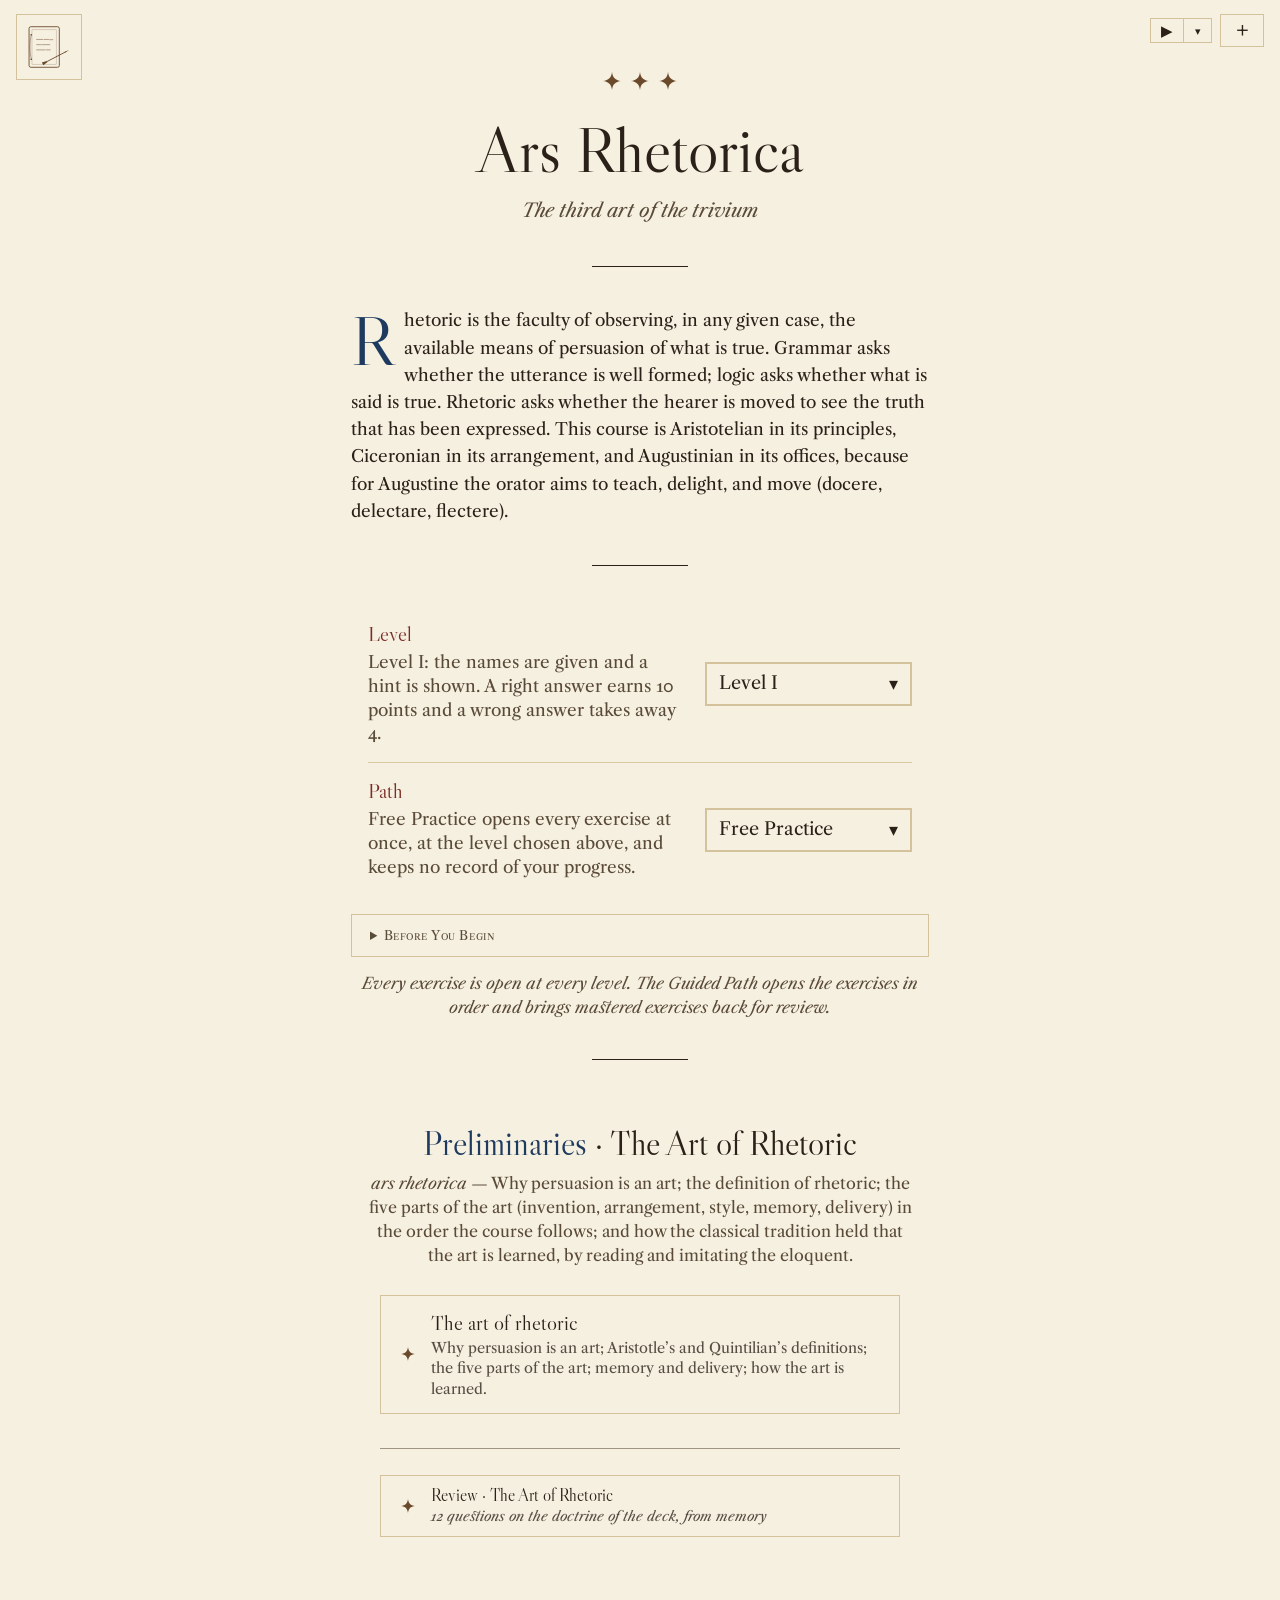
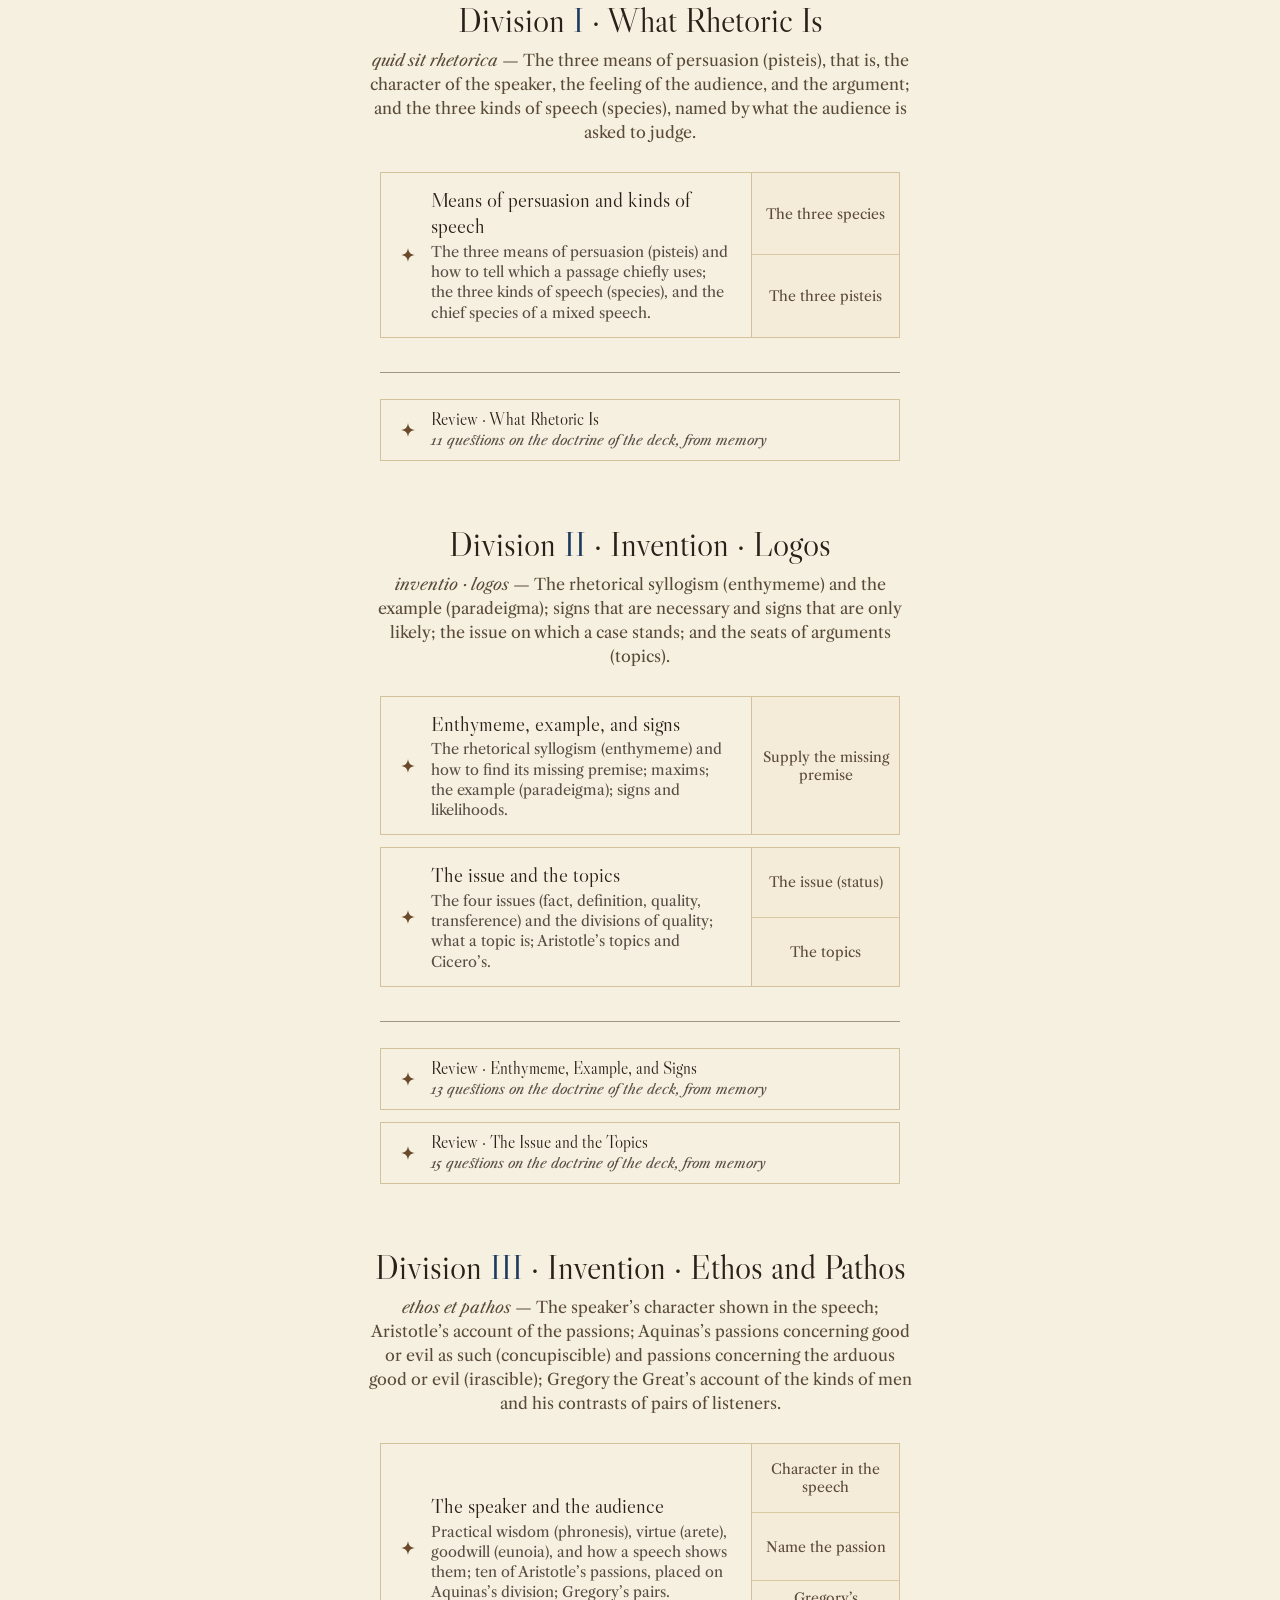
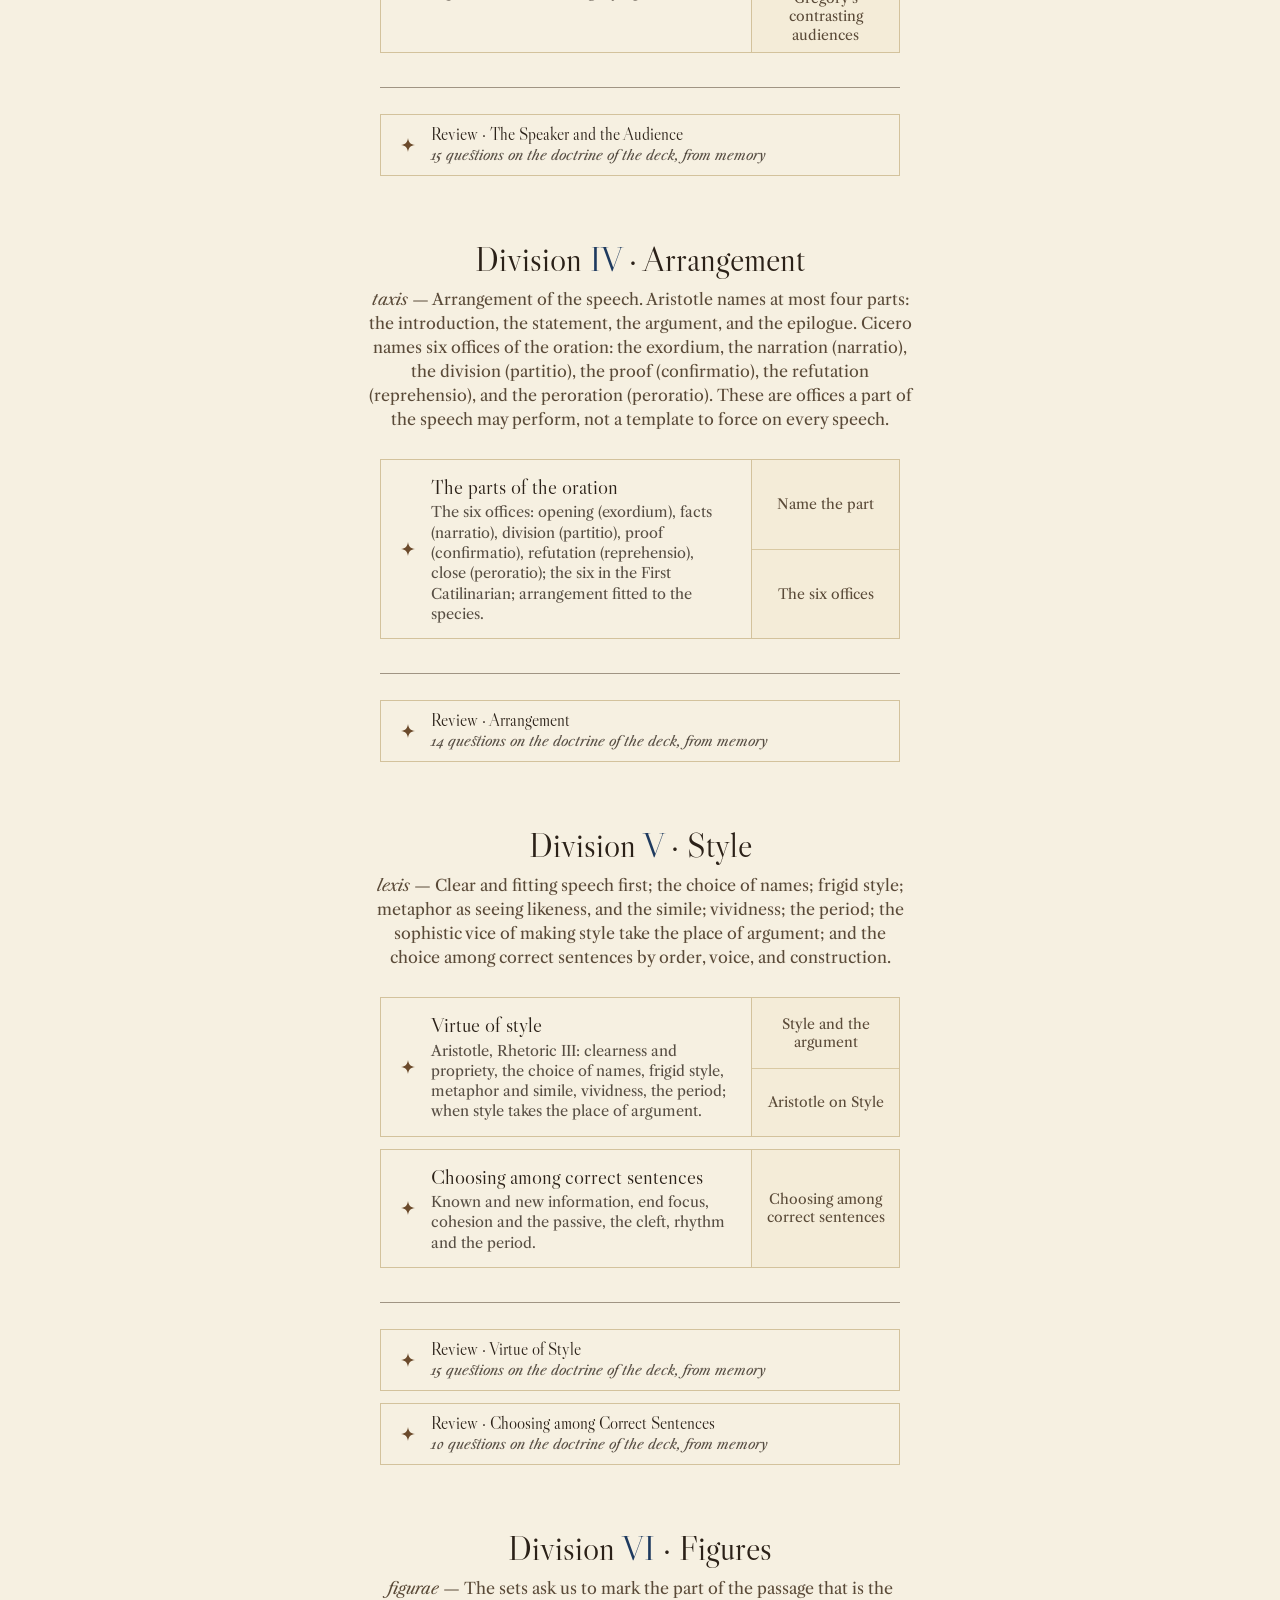
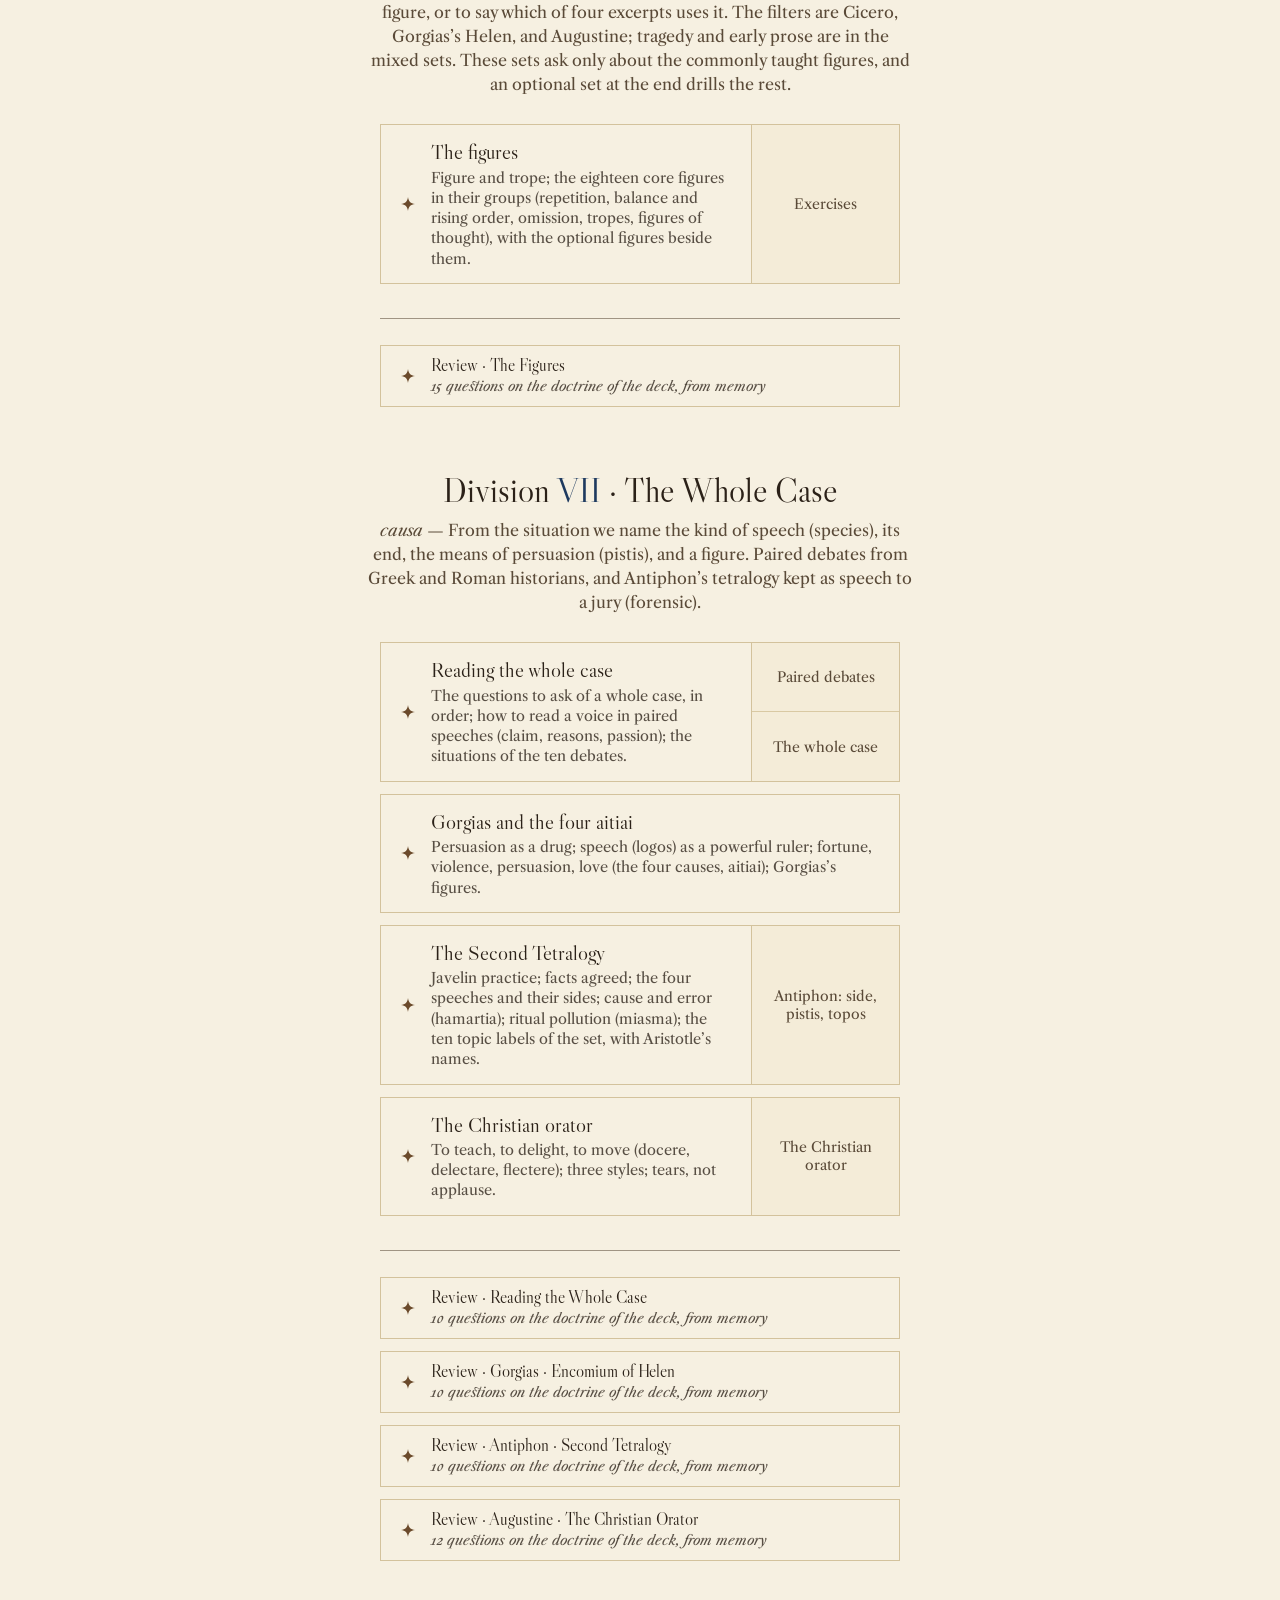
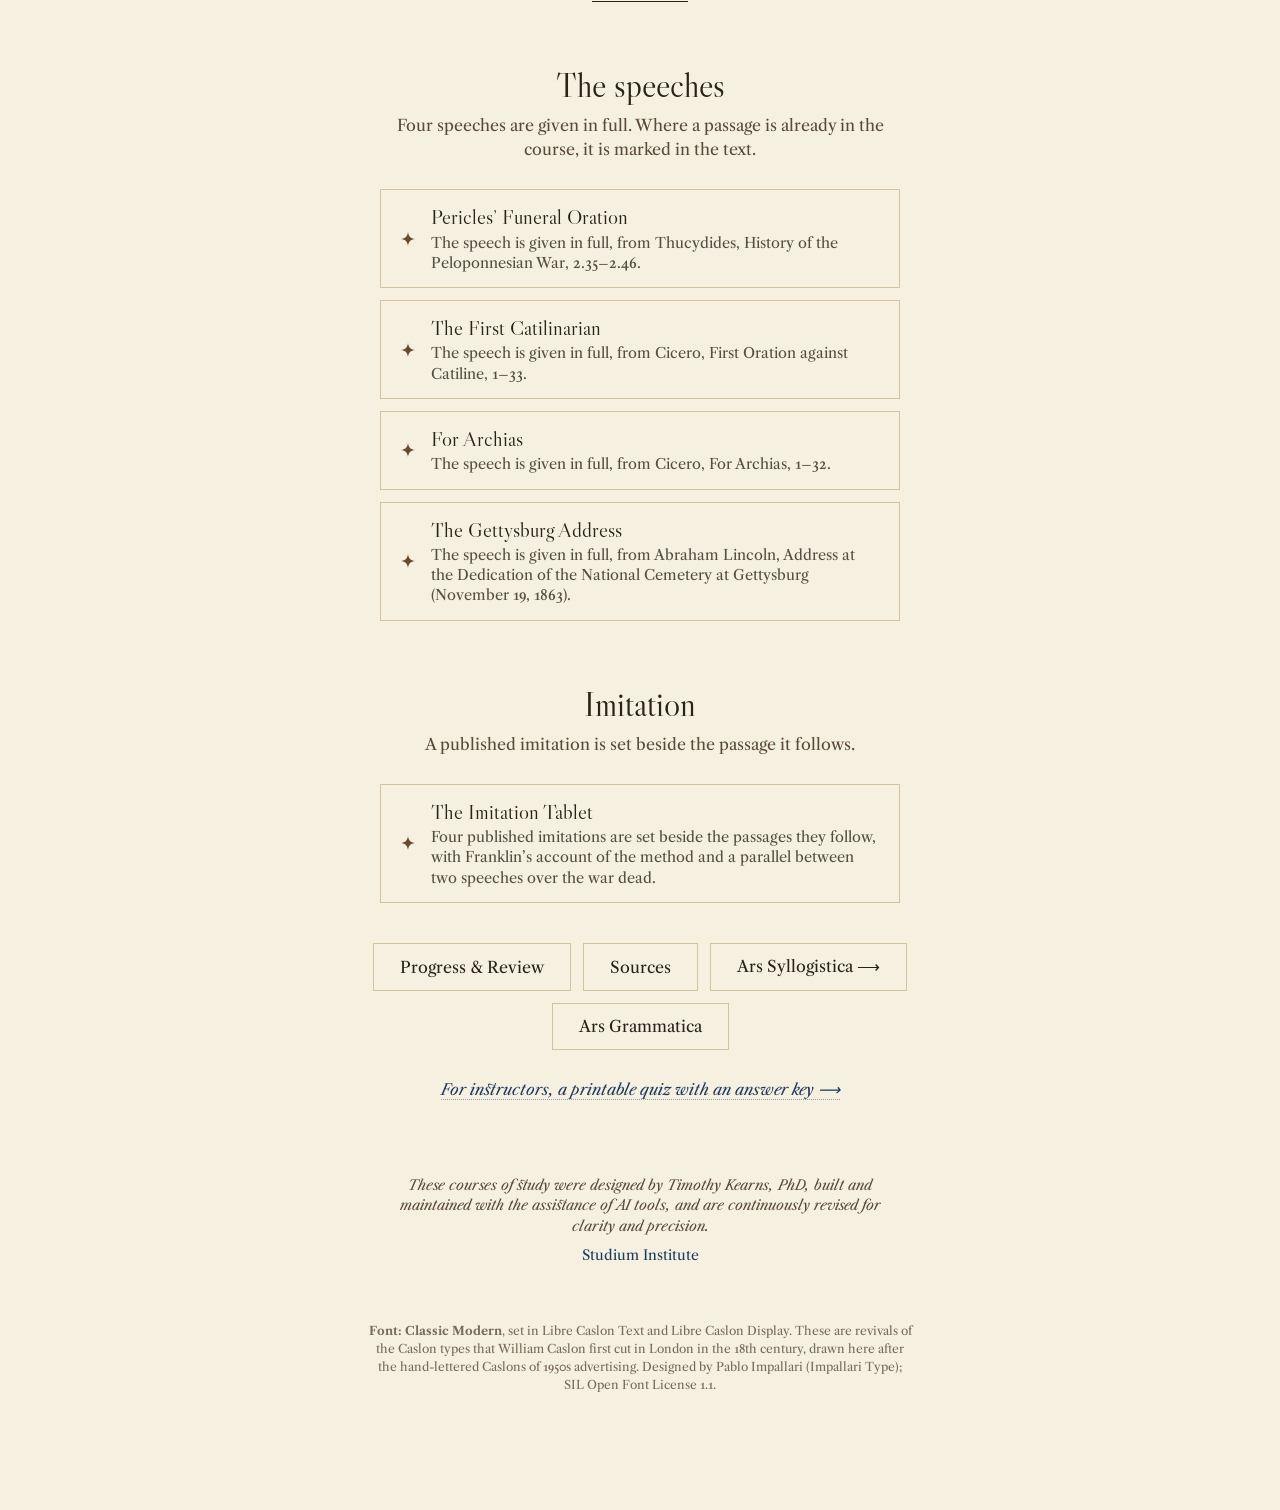
==== commit b9fa841f: "Start page: Level and Path menus; How to Proceed becomes Before You Begin" ====
--- a/index.html
+++ b/index.html
@@ -37,21 +37,21 @@
   min-height:100%;
   background:#f6f0e1;
   color-scheme:light;
-  scrollbar-color:#d3c29c #e6dcc2;
-  scrollbar-width:thin;
+  scrollbar-color:#8a6d3b #e6dcc2;
+  scrollbar-width:auto;
 }
 html:has(body.dark){
   background:#2a161b;
   color-scheme:dark;
-  scrollbar-color:#6b5348 #2a161b;
-}
-::-webkit-scrollbar{width:12px; height:12px}
-::-webkit-scrollbar-track{background:#e6dcc2}
-::-webkit-scrollbar-thumb{background:#d3c29c; border-radius:0; border:3px solid #e6dcc2}
+  scrollbar-color:#b8977a #2a161b;
+}
+::-webkit-scrollbar{width:20px; height:20px}
+::-webkit-scrollbar-track{background:#e6dcc2; border-left:1px solid #b89f6d}
+::-webkit-scrollbar-thumb{background:#8a6d3b; border-radius:0; border:3px solid #e6dcc2}
 ::-webkit-scrollbar-thumb:hover{background:#5a4a38}
-html:has(body.dark)::-webkit-scrollbar-track{background:#2a161b}
-html:has(body.dark)::-webkit-scrollbar-thumb{background:#6b5348; border-color:#2a161b}
-html:has(body.dark)::-webkit-scrollbar-thumb:hover{background:#8a7064}
+html:has(body.dark)::-webkit-scrollbar-track{background:#2a161b; border-left-color:#6b5348}
+html:has(body.dark)::-webkit-scrollbar-thumb{background:#b8977a; border-color:#2a161b}
+html:has(body.dark)::-webkit-scrollbar-thumb:hover{background:#d9bc9f}
 body{
   font-family:var(--text);
   font-variant-numeric:oldstyle-nums;
@@ -774,7 +774,7 @@
   font-weight:600; letter-spacing:.04em;
 }
 .recite-desc{
-  margin:0 0 14px; background:var(--card); color:var(--ink);
+  position:relative; width:min(100%, 30em); margin:0 0 12px; background:var(--card); color:var(--ink);
   border:1px solid var(--line); border-left:3px solid var(--gold-soft);
   border-radius:10px; box-shadow:var(--shadow);
 }
@@ -789,8 +789,13 @@
   content:"▾"; color:var(--gold); font-size:14px; line-height:1; transition:transform .15s;
 }
 .recite-desc:not([open]) summary::after{transform:rotate(-90deg)}
-.recite-desc-body{max-height:min(42vh, 22em); overflow:auto; padding:0 16px 12px}
-.recite-desc p{font-size:18px; line-height:1.5; margin:0 0 10px}
+.recite-desc-body{
+  position:absolute; z-index:6; left:-3px; right:-1px; top:calc(100% + 4px);
+  max-height:min(36vh, 16em); overflow:auto; padding:12px 16px 8px;
+  background:var(--card); color:var(--ink); border:1px solid var(--line); border-left:3px solid var(--frame);
+  border-radius:10px; box-shadow:0 8px 24px rgba(0,0,0,.28);
+}
+.recite-desc p{font-size:16px; line-height:1.45; margin:0 0 8px}
 .recite-desc p:last-child{margin-bottom:0}
 .recite-tools{display:flex; flex-wrap:wrap; gap:10px; align-items:center}
 .recite-picker{position:relative; flex:1; min-width:min(100%, 260px)}
@@ -1378,6 +1383,50 @@
 #scr-level .q-instr{max-width:34em; margin:22px auto 22px; font-size:16.5px; line-height:1.5}
 #gp-storage{margin:14px auto 0}
 #diff-section[hidden]{display:none}
+/* Oct 28: Level and Path as explained rows with menus, as in Ars Grammatica. The text at the left describes the choice made. */
+.choice-rows{max-width:32em; margin:0 auto 6px; font-size:17px; text-align:left}
+.choice-row{display:flex; align-items:center; gap:14px 22px; padding:16px 0; border-top:1px solid var(--line)}
+.choice-row:first-child{border-top:0}
+.choice-text{flex:1; min-width:0; text-align:left}
+.choice-label{font-family:var(--display); font-size:21px; line-height:1.2; color:var(--wine); margin:0 0 4px}
+.choice-expl{font-size:17px; line-height:1.4; color:var(--ink-soft); margin:0}
+.choice-menu{position:relative; flex:none; width:11.5em; font-size:18px}
+.choice-btn{
+  display:flex; align-items:center; justify-content:space-between; gap:8px; width:100%; min-height:44px;
+  padding:6px 12px; font-family:var(--text); font-size:18px; line-height:1.2; text-align:left;
+  color:var(--ink); background:transparent; border:2px solid var(--frame); border-radius:0; cursor:pointer
+}
+.choice-btn:hover{border-color:var(--ink-soft)}
+.choice-btn:focus-visible, .choice-btn:focus{outline:3px solid var(--ink); outline-offset:3px}
+.choice-btn:disabled{cursor:default; color:var(--ink-soft); border-color:var(--line)}
+.choice-btn:disabled:hover{border-color:var(--line)}
+.choice-btn-text{flex:1; min-width:0; overflow:hidden; text-overflow:ellipsis; white-space:nowrap}
+.choice-caret{flex:none; font-size:18px; line-height:1; color:var(--ink)}
+.choice-btn:disabled .choice-caret{visibility:hidden}
+.choice-btn[aria-expanded="true"] .choice-caret{transform:rotate(180deg)}
+.choice-list{
+  position:absolute; z-index:40; top:calc(100% + 4px); right:0; min-width:100%; width:max-content; max-width:min(18em, 92vw);
+  max-height:min(60vh, 22em); overflow:auto; margin:0; padding:4px 0; list-style:none;
+  background:var(--card); color:var(--ink); border:1px solid var(--frame); border-radius:0;
+  box-shadow:0 6px 18px rgba(43,33,24,.14)
+}
+body.dark .choice-list{box-shadow:0 6px 18px rgba(0,0,0,.4)}
+.choice-list[hidden]{display:none}
+.choice-list:focus{outline:none}
+.choice-list [role="option"]{
+  display:flex; align-items:center; gap:10px; min-height:44px; padding:6px 14px 6px 10px;
+  font-family:var(--text); font-size:18px; line-height:1.25; cursor:pointer; user-select:none
+}
+.choice-list [role="option"].is-on{background:color-mix(in srgb, var(--ink) 7%, var(--card))}
+.choice-list [role="option"].is-active{outline:3px solid var(--ink); outline-offset:-3px}
+.choice-mark{flex:none; width:1.1em; text-align:center; color:var(--ink)}
+#diff-section, #path-row{display:none !important}
+@media (max-width:560px){
+  .choice-row{flex-direction:column; align-items:stretch}
+  .choice-menu{width:100%}
+  .choice-list{left:0; right:0; width:auto; max-width:none}
+}
+@media print{.choice-rows, .choice-rule{display:none}}
 details.help[hidden]{display:none}
 .set-card .ex-state, .ex-pane-item .ex-state{
   display:block; font-family:var(--text); font-size:12px; font-weight:400; letter-spacing:.04em;
@@ -1534,16 +1583,36 @@
 
     <div id="recite-due" class="recite-due" hidden></div>
 
+    <div class="rule"></div>
+    <div class="choice-rows directions">
+      <div class="choice-row">
+        <div class="choice-text">
+          <div class="choice-label" id="level-label">Level</div>
+          <p class="choice-expl" id="level-expl" aria-live="polite">The level is the difficulty of the exercises in Free Practice, from Level I to Level V.</p>
+        </div>
+        <div class="choice-menu" id="level-menu"></div>
+      </div>
+      <div class="choice-row">
+        <div class="choice-text">
+          <div class="choice-label" id="path-label">Path</div>
+          <p class="choice-expl" id="path-expl" aria-live="polite">Free Practice opens every exercise at once and keeps no record.</p>
+        </div>
+        <div class="choice-menu" id="path-menu"></div>
+      </div>
+    </div>
+    <div class="diff-row path-row" id="path-row" role="group" aria-label="Choose a path" hidden>
+      <button class="diff-btn path-btn sel" type="button" id="path-free" aria-pressed="true" tabindex="-1">Free Practice</button>
+      <button class="diff-btn path-btn" type="button" id="path-guided" aria-pressed="false" tabindex="-1">Guided Path</button>
+    </div>
     <details class="help directions">
-      <summary>How to Proceed</summary>
-      <p><strong>Where to begin.</strong> Open the first tutorial, <em>The Art of Rhetoric</em>, and read it through. Then try <em>The three species</em> at difficulty I. Most sets are ten questions. At difficulty I each is worth ten points, and a clean run of ten is 100. The six offices, the paired debates, and Gorgias’s <em>Helen</em> are sets of six; the Christian orator is a set of eight. A counter shows how far along you are.</p>
-      <p><strong>What to do in an exercise.</strong> Read the excerpt, then choose your answer. A right answer gains points; a wrong answer loses some. Keys <kbd>1</kbd>–<kbd>4</kbd> choose a multiple-choice option; <kbd>Enter</kbd> submits. Where the original Latin or Greek can be displayed, the Show the Latin button shows it. Sources for all texts are given in place.</p>
-      <p><strong>The special sections.</strong> Gorgias’s <em>Helen</em> is a tutorial and a figures set of its own (persuasion as a drug; the four aitiai). Antiphon’s Second Tetralogy is kept as forensic. Some key debates from Thucydides (Archidamus and Sthenelaidas, Cleon and Diodotus, Pericles, Catiline and Caesar) are paired below as well. The texts also include Augustine on the Christian orator and some passages from the Confessions.</p>
+      <summary>Before You Begin</summary>
+      <p><strong>Where to begin.</strong> Open the first tutorial, <em>The Art of Rhetoric</em>, and read it through. Then try <em>The three species</em> at Level I. Most sets are ten questions, and at Level I each right answer is worth ten points, so a clean run of ten is 100. The six offices, the paired debates, and Gorgias’s <em>Helen</em> are sets of six; the Christian orator is a set of eight. A counter shows how far along you are.</p>
+      <p><strong>In an exercise.</strong> Read the excerpt, then choose your answer. Keys <kbd>1</kbd>–<kbd>4</kbd> choose a multiple-choice option, and <kbd>Enter</kbd> submits. Where the original Latin or Greek can be shown, the Show the Latin button shows it. Sources for all texts are given in place.</p>
       <p>For a general introduction to the classical liberal arts and the trivium, see <a href="https://studiuminstitute.org/trivium/">Preface to the Trivium</a>.</p>
     </details>
     <details class="help directions" id="guided-help" hidden>
-      <summary>How the Guided Path Works</summary>
-      <p><strong>Two paths.</strong> Free Practice opens every exercise at once and keeps no record for the Guided Path. The Guided Path opens the exercises in order, judges when each is passed and when it is mastered, and brings mastered exercises back for spaced review. Its record is kept only in this browser, and only once tracking is turned on under Progress &amp; Review; the Export button there saves a copy.</p>
+      <summary>Using the Guided Path</summary>
+      <p><strong>Keeping the record.</strong> The record is kept only in this browser, and only once tracking is turned on under Progress &amp; Review; the Export button there saves a copy.</p>
       <p><strong>The order of the path.</strong> The exercises open in eight steps, in the order of the art: the three species; the three pisteis; the enthymeme, the issue, and the topics; character and the passions; the parts of the oration; style and the figures; the whole case (Antiphon, the paired debates, and the whole-case set); and last, Augustine’s Christian orator and Gregory’s contrasting audiences. Each step opens when every exercise of the step before it is passed. The study decks are always open, and the optional set of further figures is never required.</p>
       <p><strong>Passing an exercise.</strong> An exercise is passed when nine of the last ten answers at Level III or above are correct, on at least two different days. Levels IV and V of an exercise open only after it is passed.</p>
       <p><strong>Mastery.</strong> An exercise is mastered (★) when eight of the last ten answers at Level V are correct, on at least two different days.</p>
@@ -1551,11 +1620,6 @@
       <p><strong>Content reviews.</strong> After each Division’s decks and exercises comes a short review of the doctrine itself, one for each deck. It asks for definitions and distinctions from memory, and on the Guided Path it is ready one day after the deck is finished and one of its exercises is passed. These reviews open nothing and close nothing.</p>
     </details>
 
-    <div class="rule"></div>
-    <div class="diff-row path-row" role="group" aria-label="Choose a path">
-      <button class="diff-btn path-btn sel" type="button" id="path-free" aria-pressed="true">Free Practice</button>
-      <button class="diff-btn path-btn" type="button" id="path-guided" aria-pressed="false">Guided Path</button>
-    </div>
     <div id="guided-note" class="guided-note directions"></div>
     <p id="gp-storage" class="lock-note directions" hidden>This browser is not permitting storage, so progress will last only for this visit. The Export button under Progress &amp; Review keeps a copy.</p>
     <div id="diff-section">
@@ -1688,7 +1752,7 @@
       <h2 id="recite-heading">Recitation Tablet</h2>
       <button type="button" class="btn" id="recite-close">Close</button>
     </div>
-    <details class="recite-desc directions" id="recite-desc" open>
+    <details class="recite-desc directions" id="recite-desc">
       <summary>What is recitation?</summary>
       <div class="recite-desc-body">
         <p>One of the oldest and best-proven ways to study is to read a section of a book, or study a topic, in one sitting, then close your notes and write down everything you remember, in as much detail as you can. This is called "recitation," and this tablet lets you do it.</p>
@@ -1827,6 +1891,7 @@
     host.appendChild(b);
   }
   $('diff-desc').textContent = DIFF[state.diff].desc;
+  if(window.renderStartChoices) window.renderStartChoices();
 }
 /* An exercise is a strip on its deck tile, in the order of the section.
    More than three sets share one Exercises button, which opens a pane.
@@ -2185,7 +2250,7 @@
     '<div class="panel complete-card"><svg class="orn complete-orn" viewBox="0 0 16 16" aria-hidden="true"><use href="#star"/></svg>'+
     '<p class="complete-h">Set complete</p>'+
     '<p class="directions" style="font-size:28px;margin:12px 0">'+state.correct+' of '+state.setLen+' · '+state.score+' / '+max+'</p>'+
-    '<p style="color:var(--ink-soft)">At difficulty I a right answer is worth ten points. A clean run of a ten-question set is 100; a shorter set finishes at ten points times its own question count. Higher difficulties change the question and the points.</p></div>';
+    '<p style="color:var(--ink-soft)">At Level I a right answer is worth ten points. A clean run of a ten-question set is 100; a shorter set finishes at ten points times its own question count. Higher difficulties change the question and the points.</p></div>';
   $('ex-submit').style.display = 'none';
   $('ex-next').style.display = '';
   $('ex-next').textContent = 'Home';
--- a/ars-fonts.css
+++ b/ars-fonts.css
@@ -84,3 +84,19 @@
 html[data-font="fraktur"] header h1 .title-initial{display:inline-block; height:1.85em; width:auto; vertical-align:-.22em;
   margin:0 .03em 0 0; border-radius:4px; box-shadow:0 0 0 1px var(--frame)}
 html[data-font="fraktur"] header h1 .title-a{display:none}
+
+/* Studium Institute row at the bottom of the + menu: the name goes home, the arrow lists the three apps. */
+.si-nav{border-top:1px solid var(--frame); margin-top:6px}
+.si-row{display:flex; align-items:stretch}
+.si-nav a, .si-nav .si-tog{font-family:var(--std-text) !important; font-size:18px; line-height:1.3; color:var(--ink); background:transparent; border:0; border-radius:0; text-decoration:none; cursor:pointer; text-transform:none; letter-spacing:0; font-variant:normal; font-weight:400}
+.si-nav .si-name{flex:1; display:block; padding:10px 16px; white-space:nowrap}
+.si-nav .si-tog, .set-menu .si-nav .si-tog{width:auto; flex:none; display:flex; align-items:center; justify-content:center; margin:0; padding:10px 16px}
+.si-tog span{display:inline-block; transition:transform .15s}
+.si-tog[aria-expanded="true"] span{transform:rotate(180deg)}
+.si-nav .si-list{padding:0 0 4px}
+.si-nav .si-list a{display:block; padding:8px 16px 8px 36px; font-size:17px; white-space:nowrap}
+.si-nav a:hover, .si-nav .si-tog:hover{background:var(--hover)}
+.si-nav a:focus-visible, .si-nav .si-tog:focus-visible{outline:3px solid var(--ink); outline-offset:-3px}
+.si-nav .si-list a[aria-current]{font-weight:700}
+
+.set-menu{max-height:calc(100vh - 80px); max-height:calc(100dvh - 80px); overflow-y:auto}
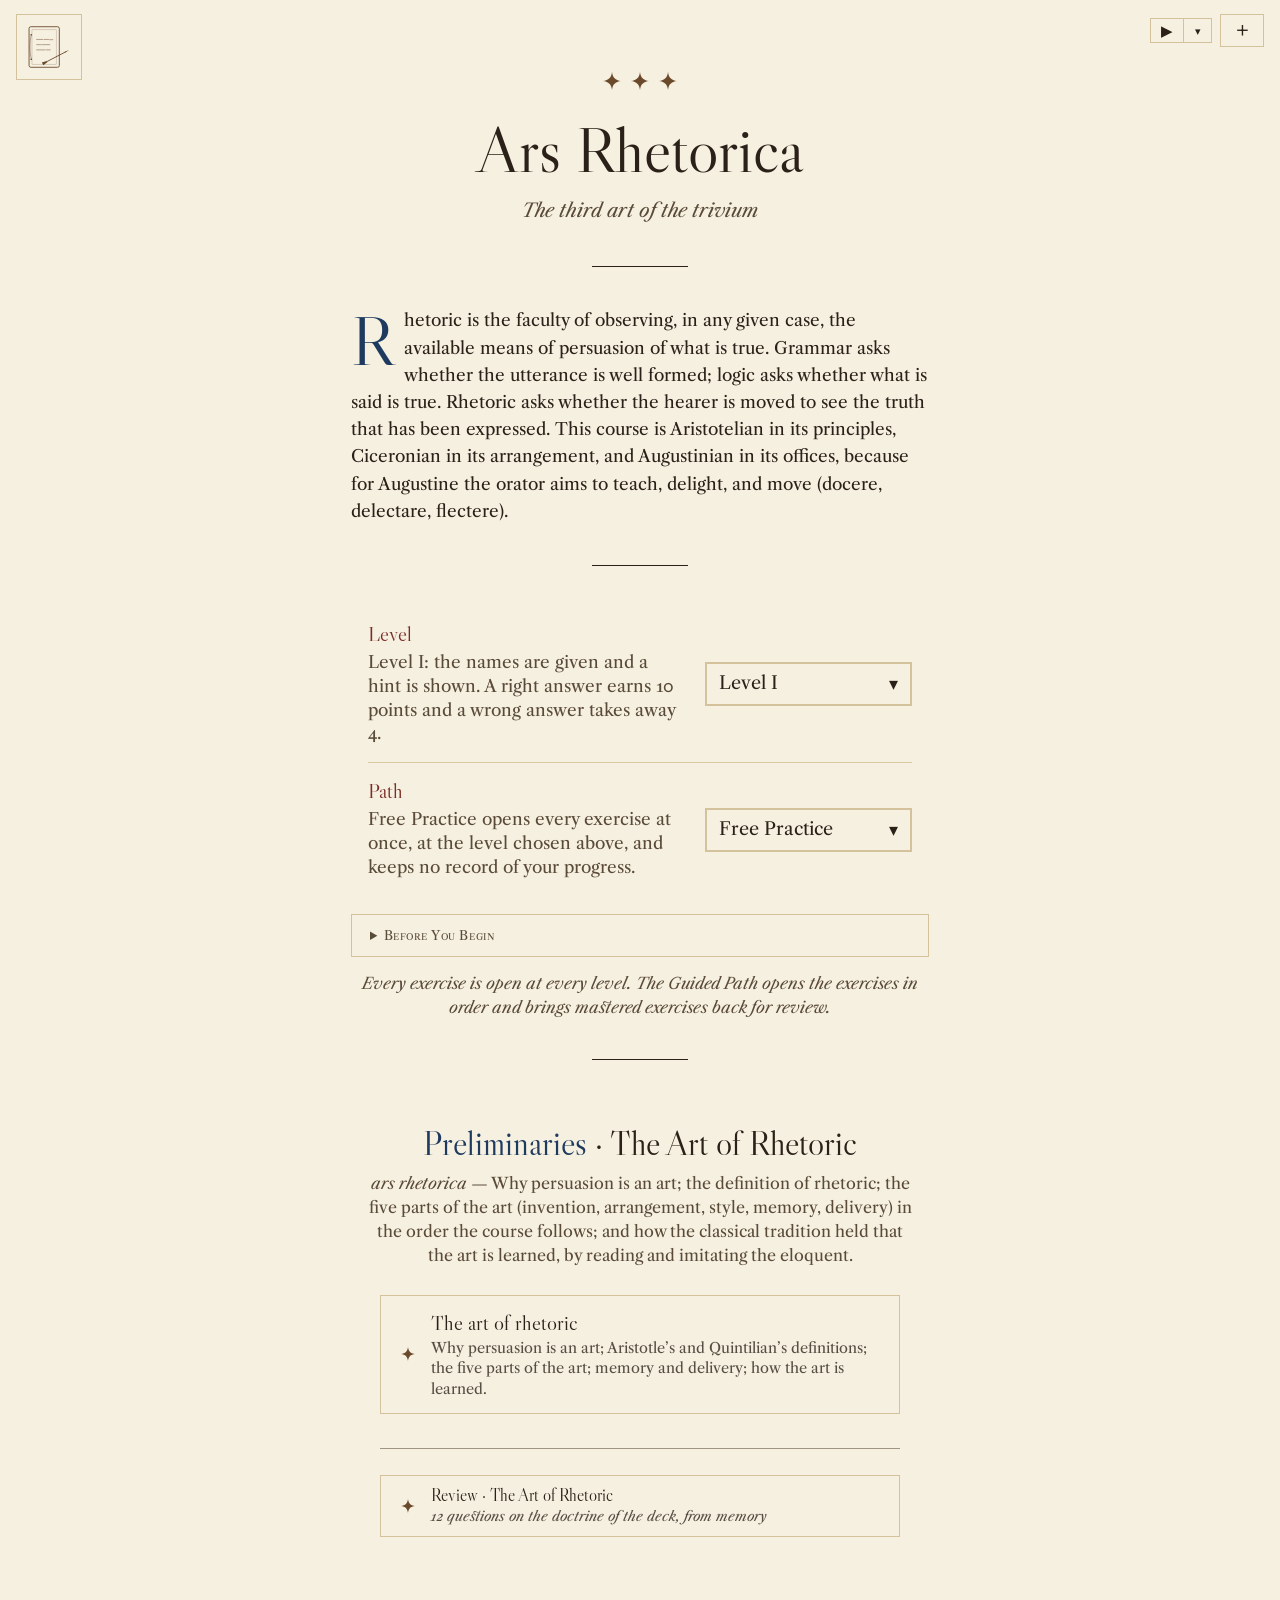
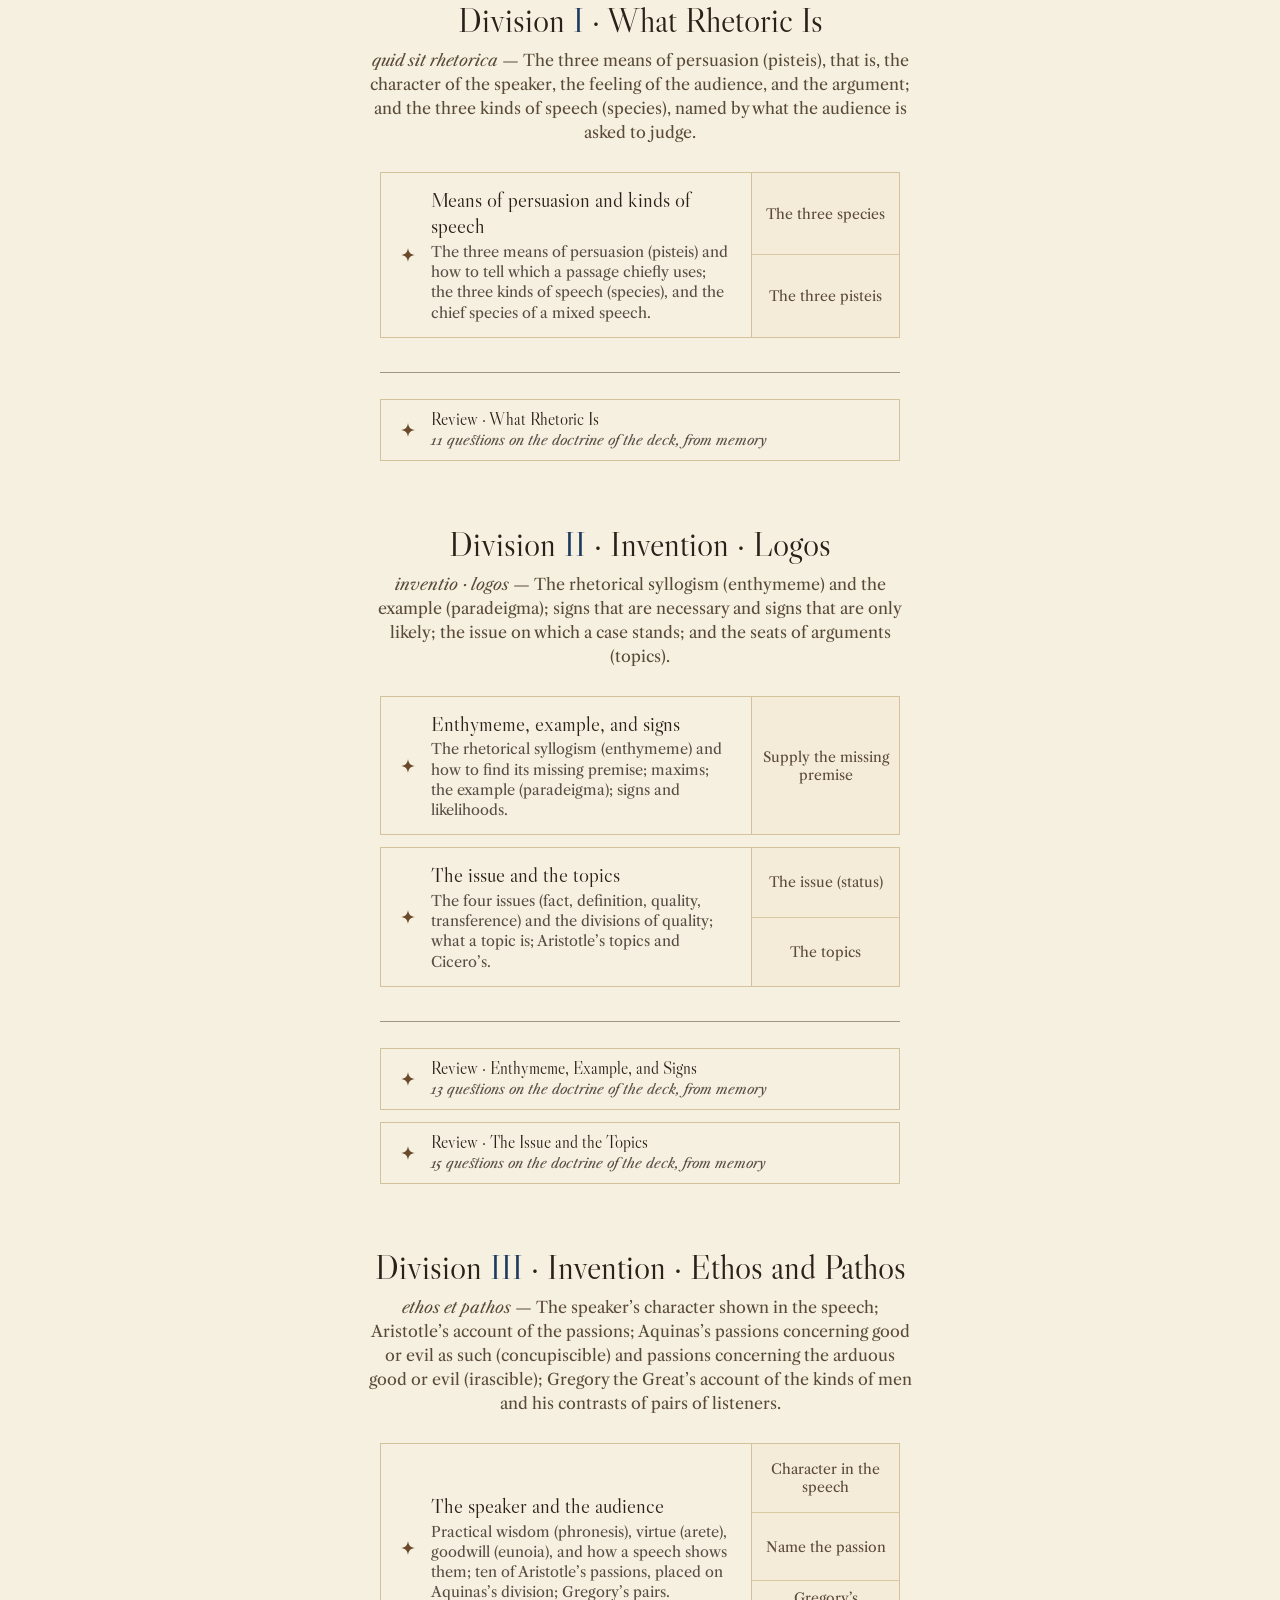
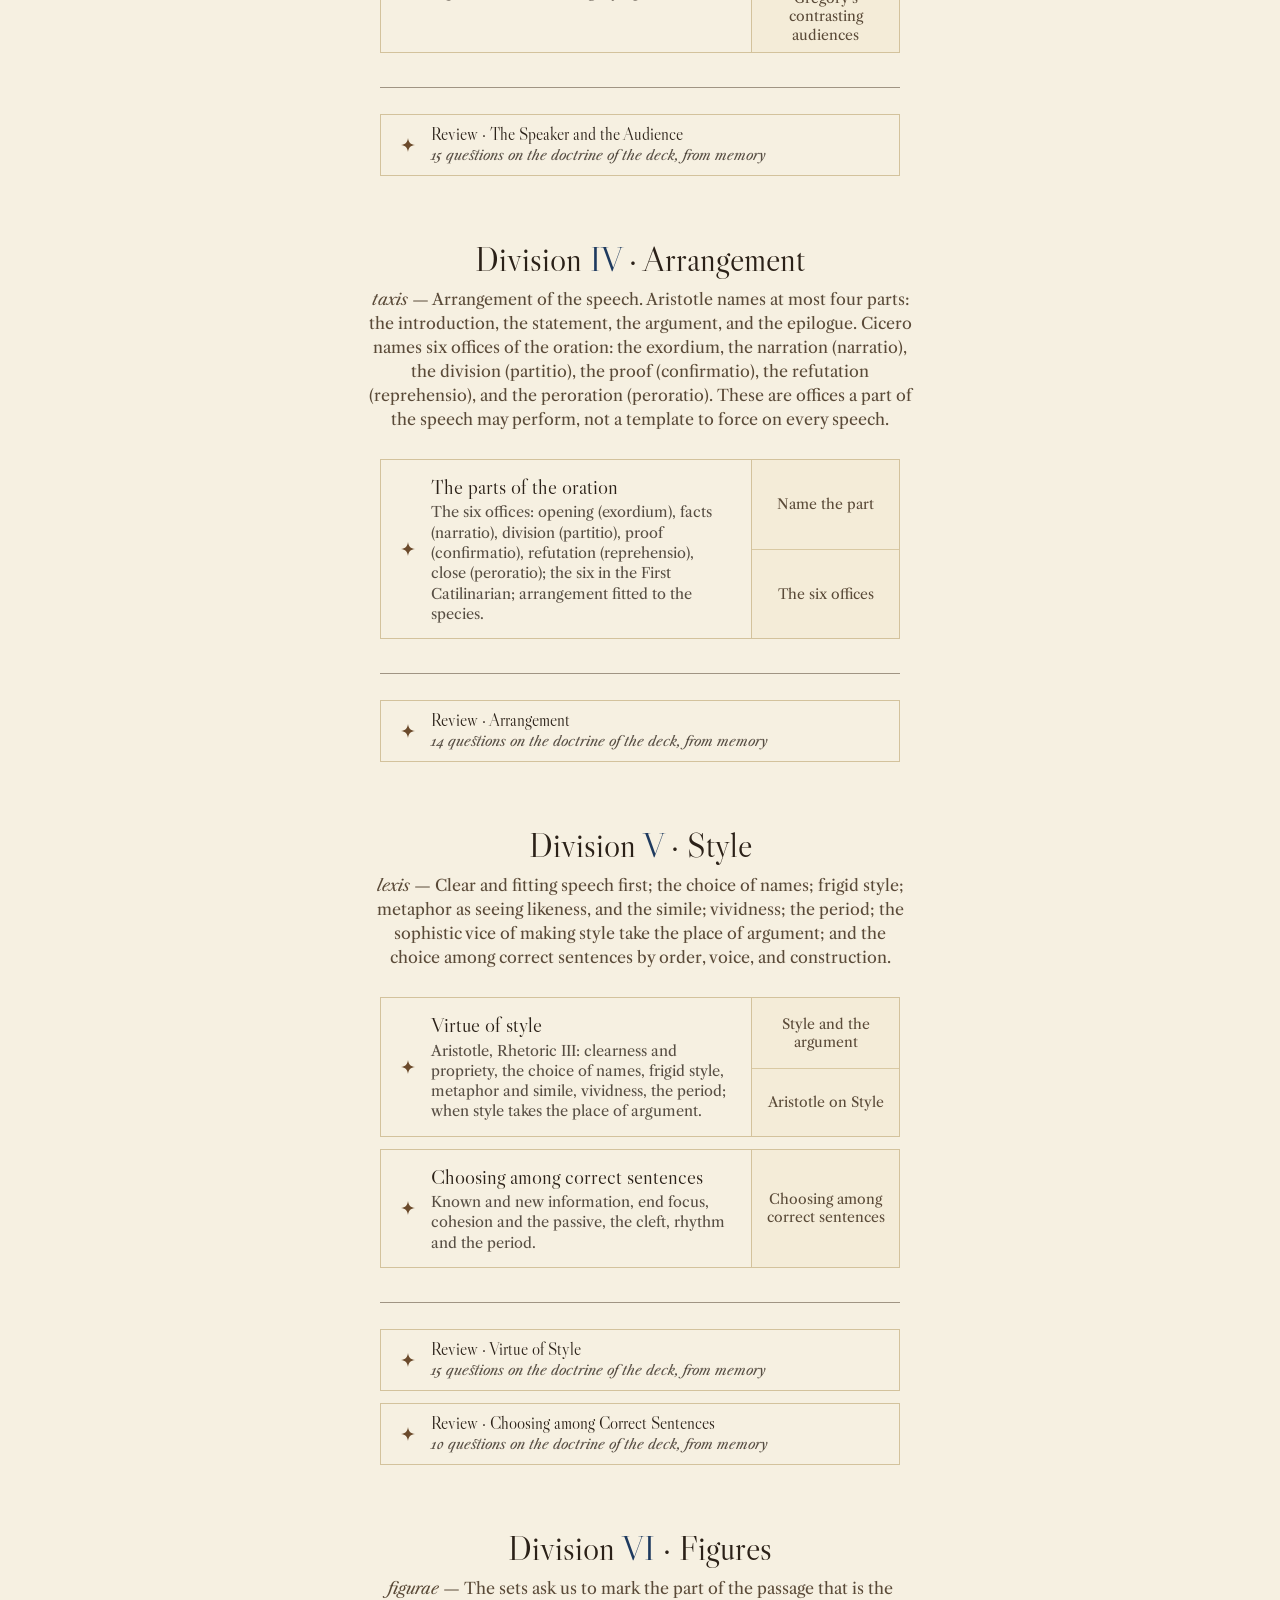
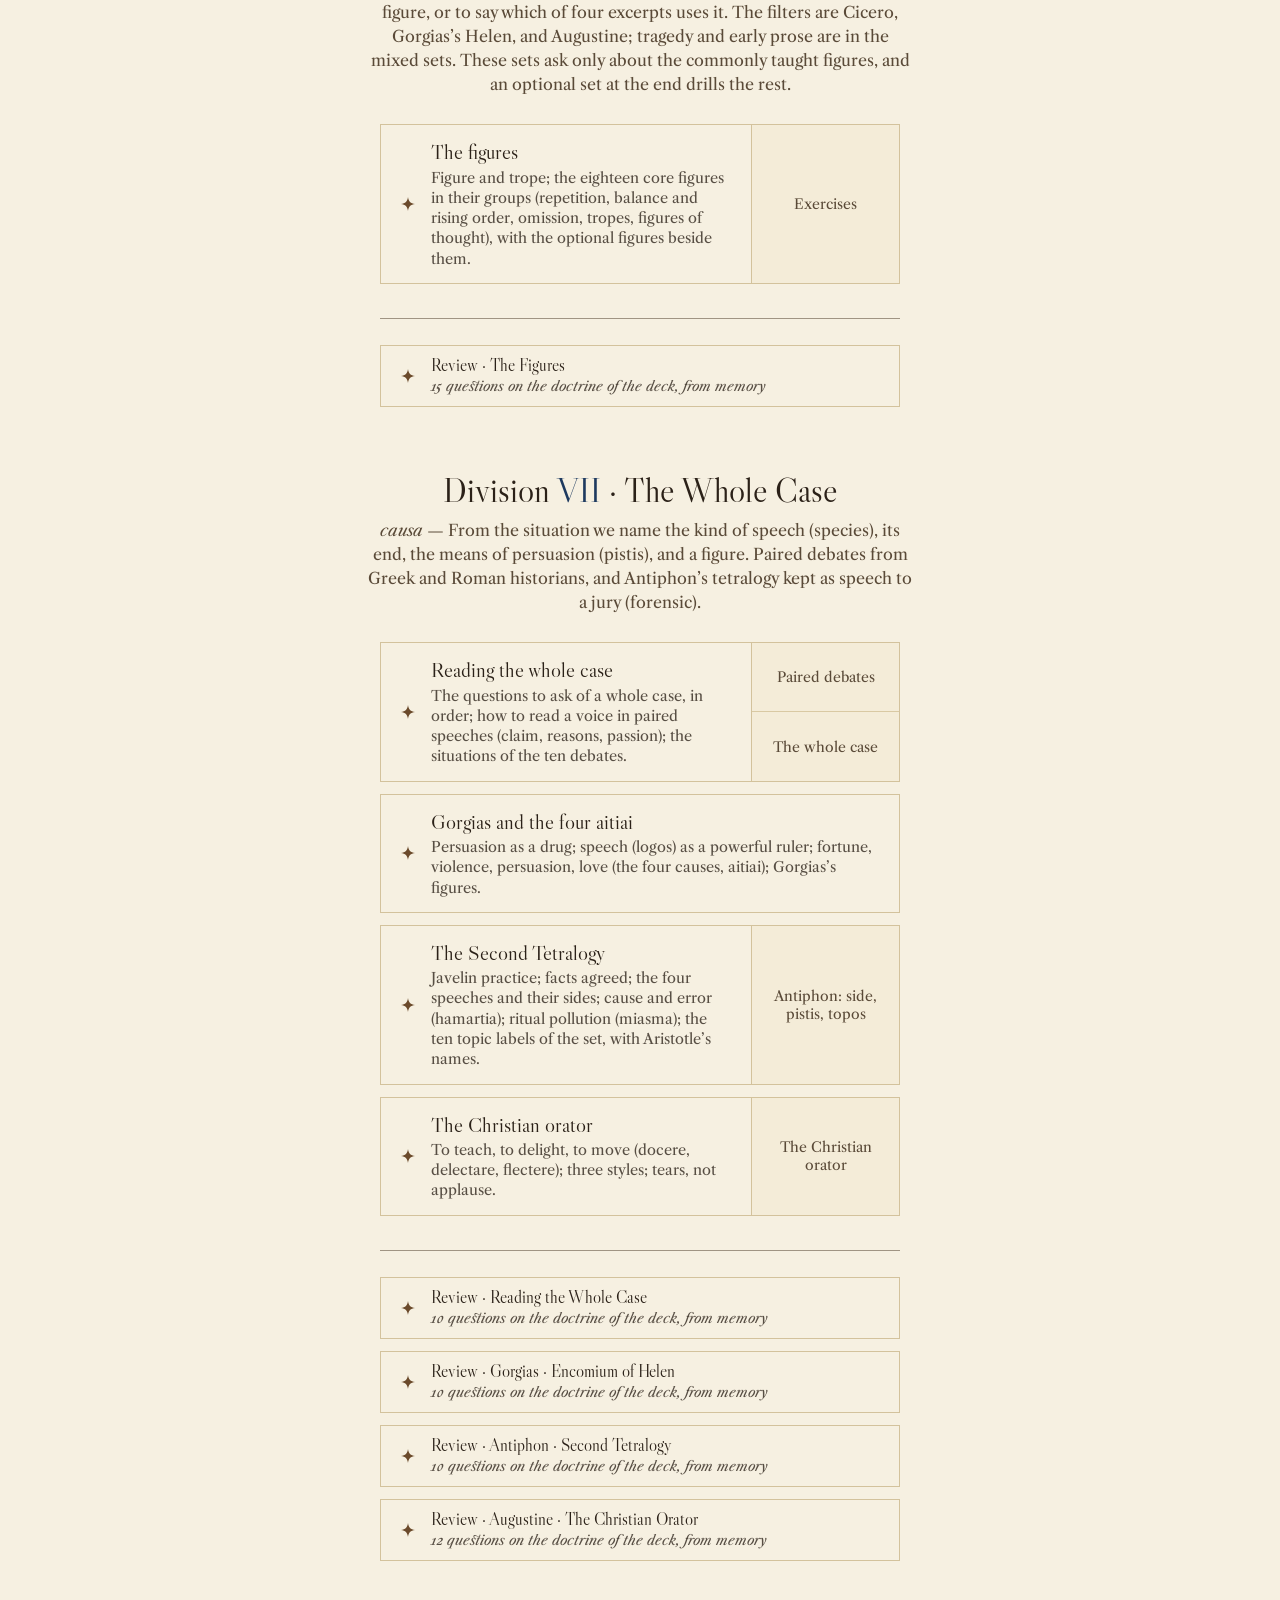
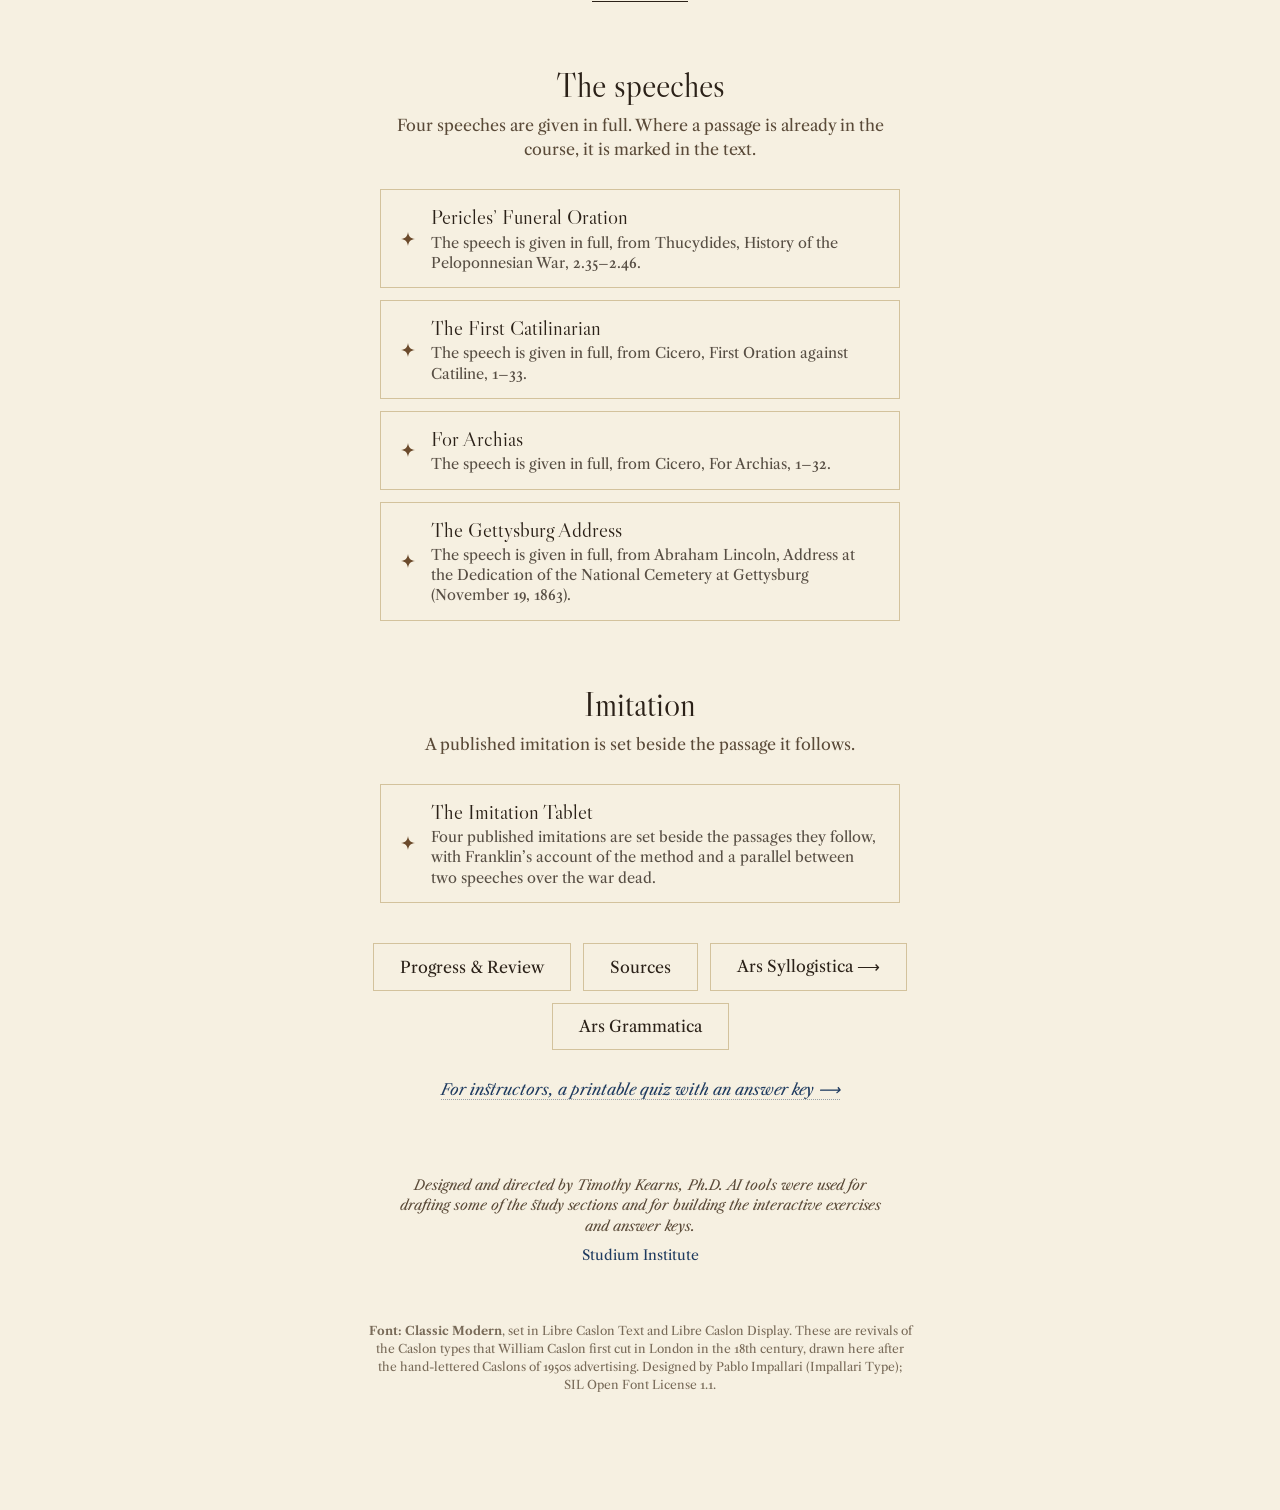
==== commit 638dc1b1: "Replace AI credit line with new wording" ====
--- a/index.html
+++ b/index.html
@@ -871,6 +871,14 @@
   .recite-panel{padding:14px; border-radius:12px}
   .recite-columns.is-split{grid-template-columns:1fr; grid-template-rows:minmax(180px, 1fr) minmax(180px, 1fr)}
   .recite-text{min-height:160px}
+}
+/* A short screen (a phone held sideways): the columns no longer fit under the tools, so the panel scrolls and the
+   writing area and the full recitation take a fixed height instead of filling the rest of the panel (28 Oct 2026). */
+@media (max-height:560px){
+  .recite-panel{overflow-y:auto; overscroll-behavior:contain}
+  .recite-panel > *{flex-shrink:0}
+  .recite-columns, .recite-columns.is-split{flex:none; grid-template-rows:none}
+  .recite-text, .recite-full{height:min(240px, calc(100vh - 150px)); min-height:150px}
 }
 .recite-print{display:none}
 @media print{
@@ -1637,7 +1645,7 @@
       <a class="btn" href="https://github.com/gcrastinus/ars-grammatica">Ars Grammatica</a>
     </div>
     <div class="teacher-note"><a href="teacher-quiz.html">For instructors, a printable quiz with an answer key ⟶</a></div>
-    <p class="designer-credit">These courses of study were designed by Timothy Kearns, PhD, built and maintained with the assistance of AI tools, and are continuously revised for clarity and precision.</p>
+    <p class="designer-credit">Designed and directed by Timothy Kearns, Ph.D. AI tools were used for drafting some of the study sections and for building the interactive exercises and answer keys.</p>
     <div class="si-home"><a href="https://studiuminstitute.org">Studium Institute</a></div>
   </div>
 
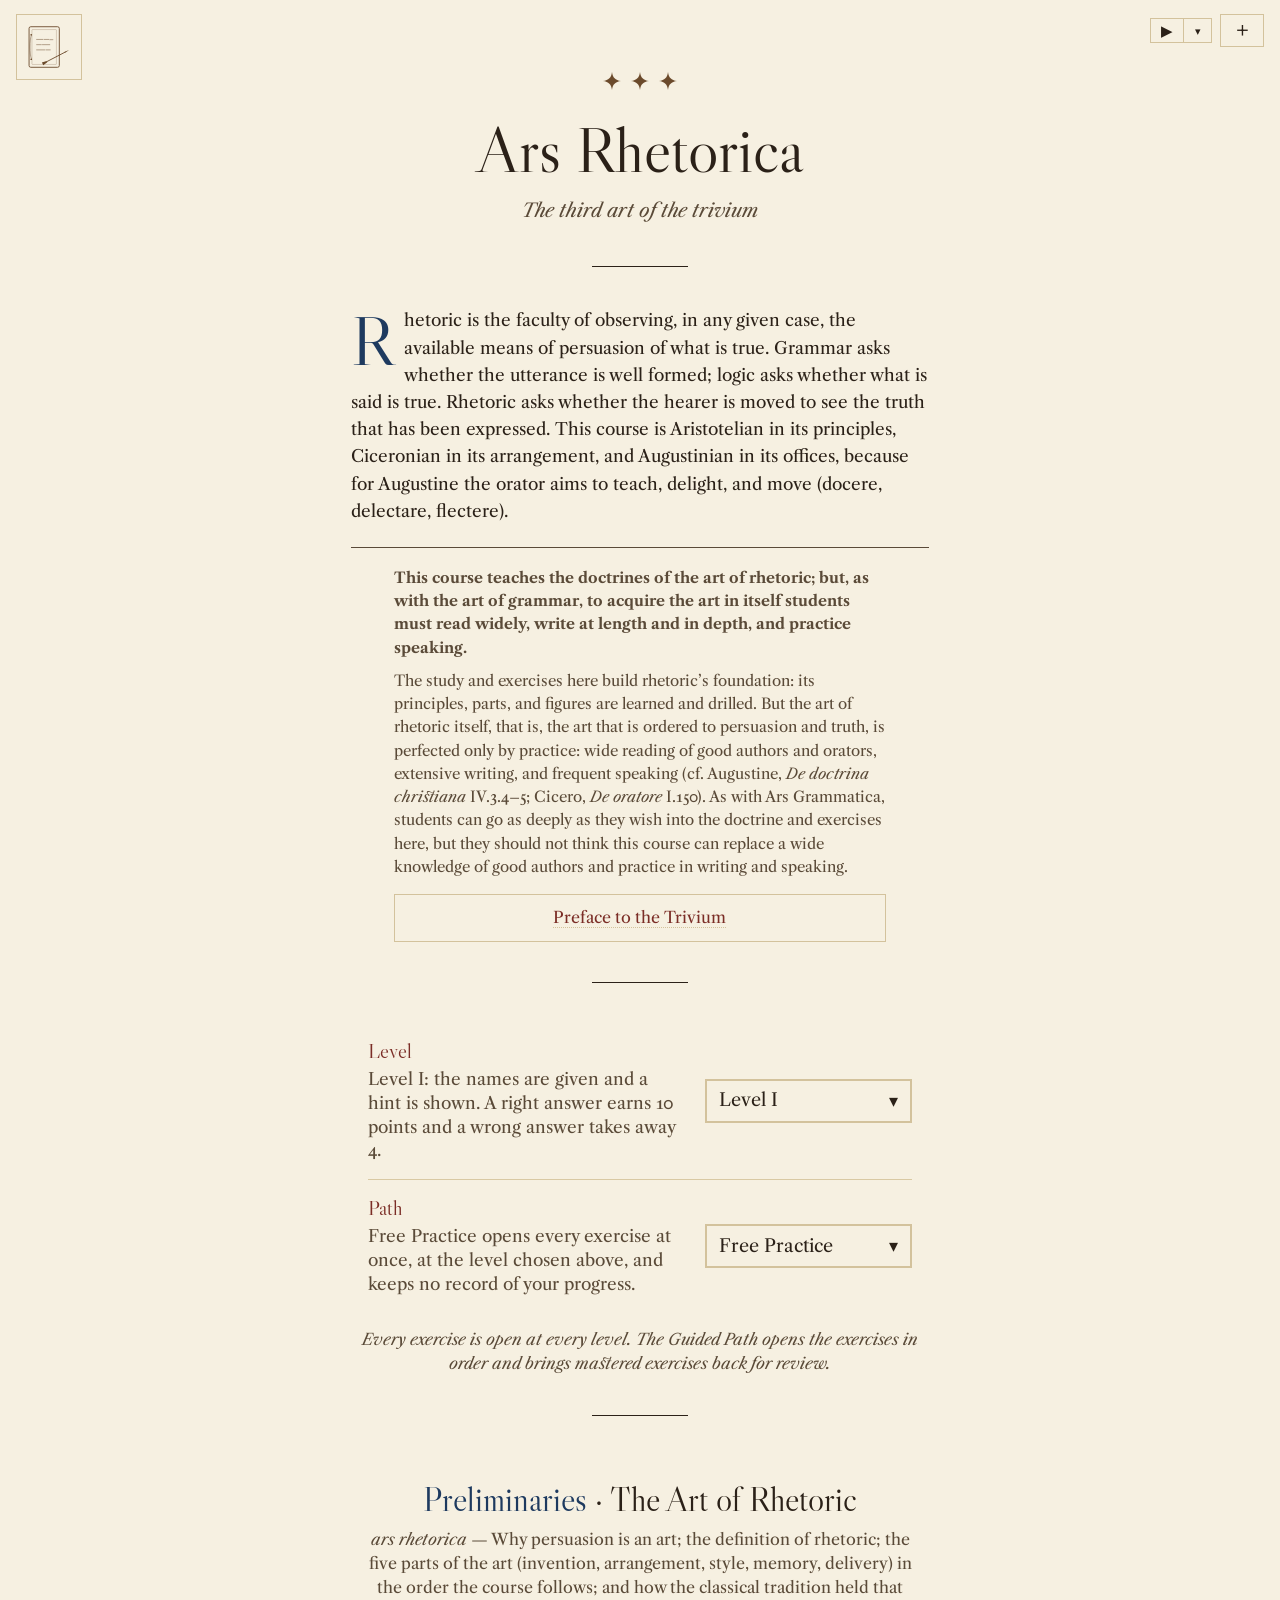
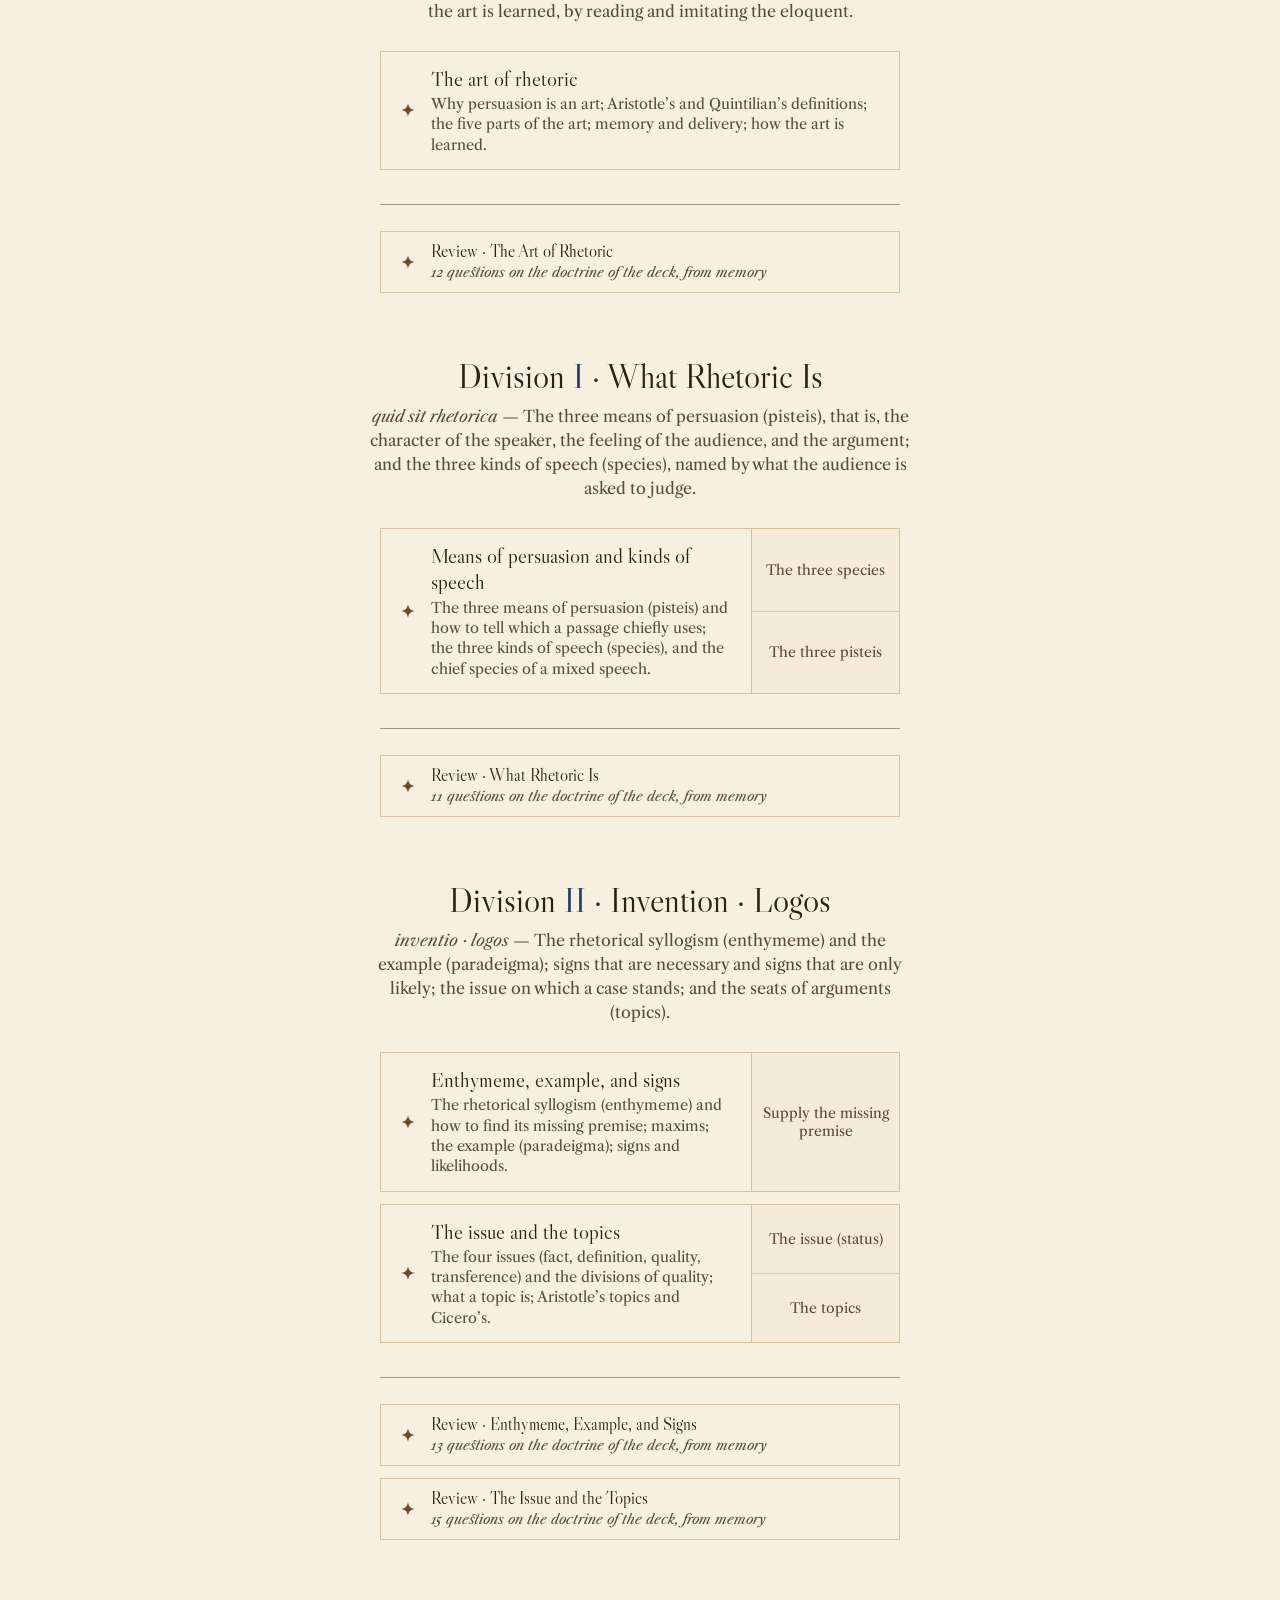
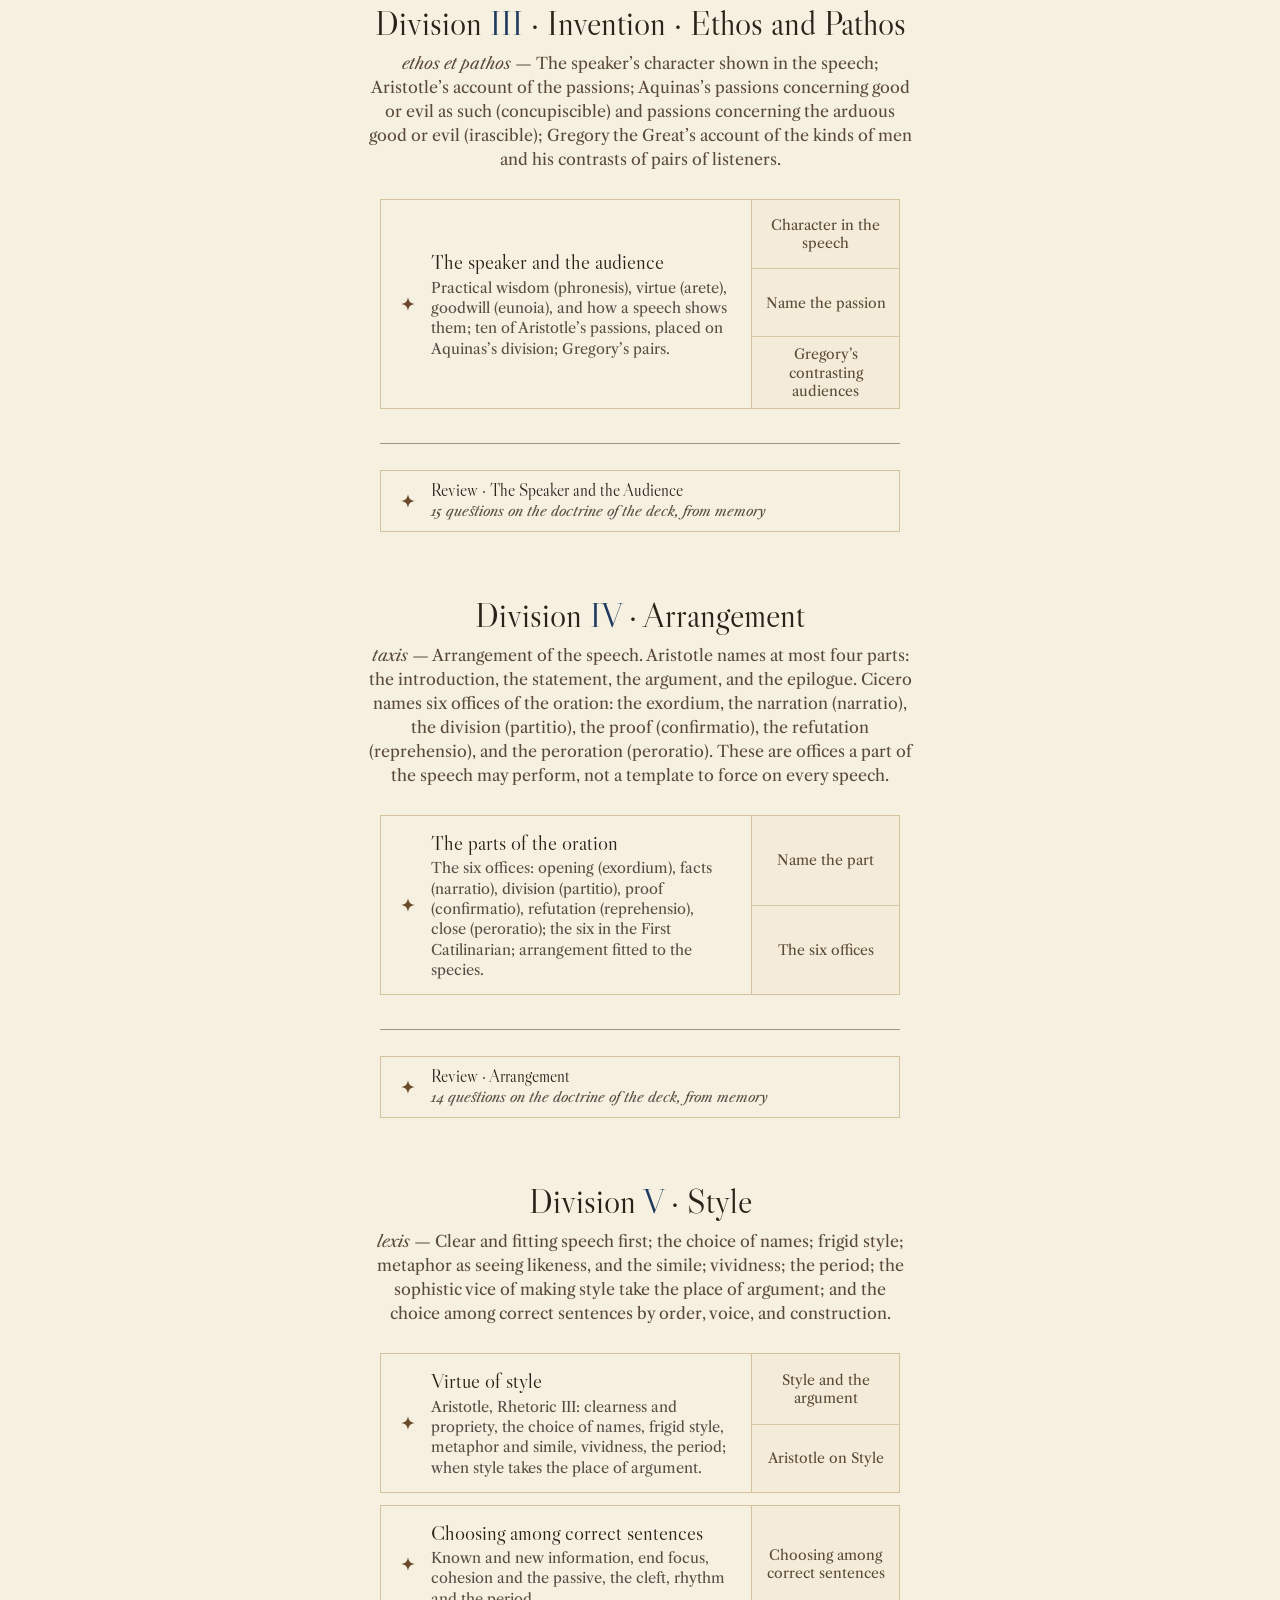
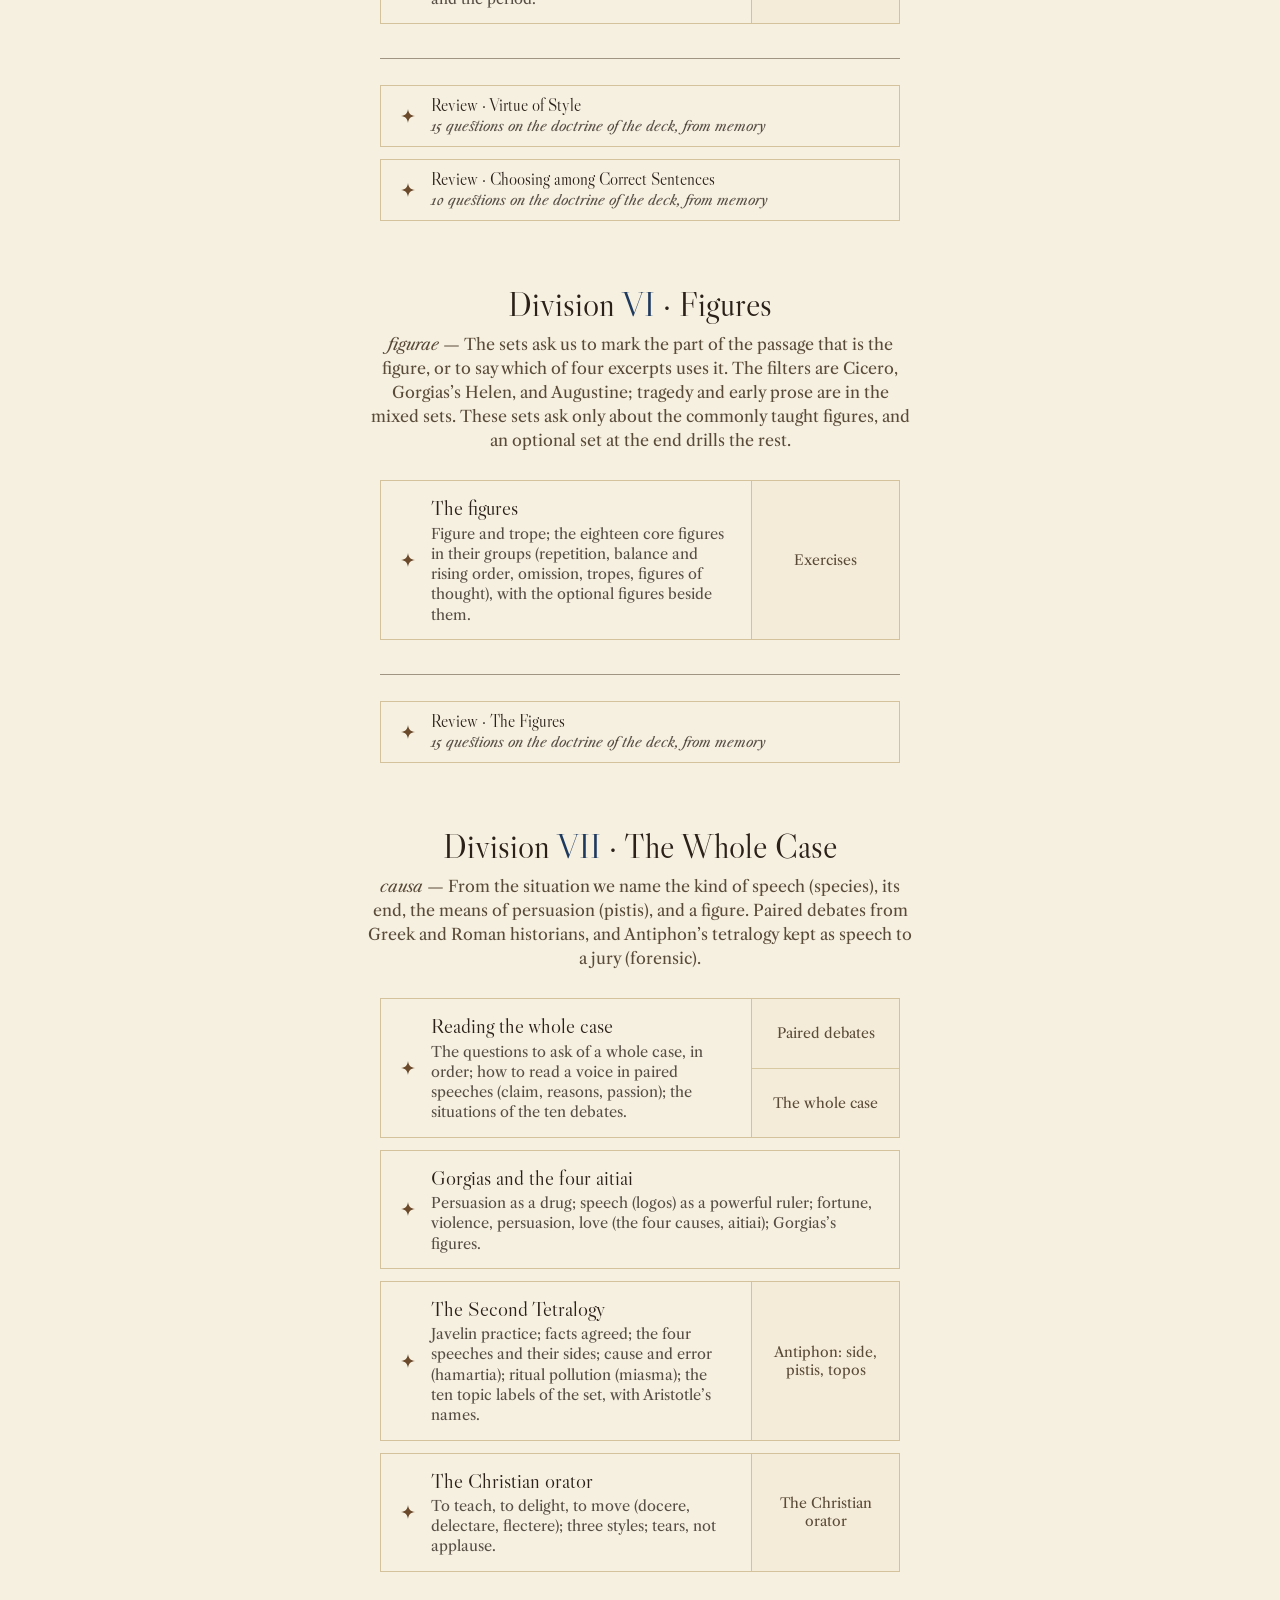
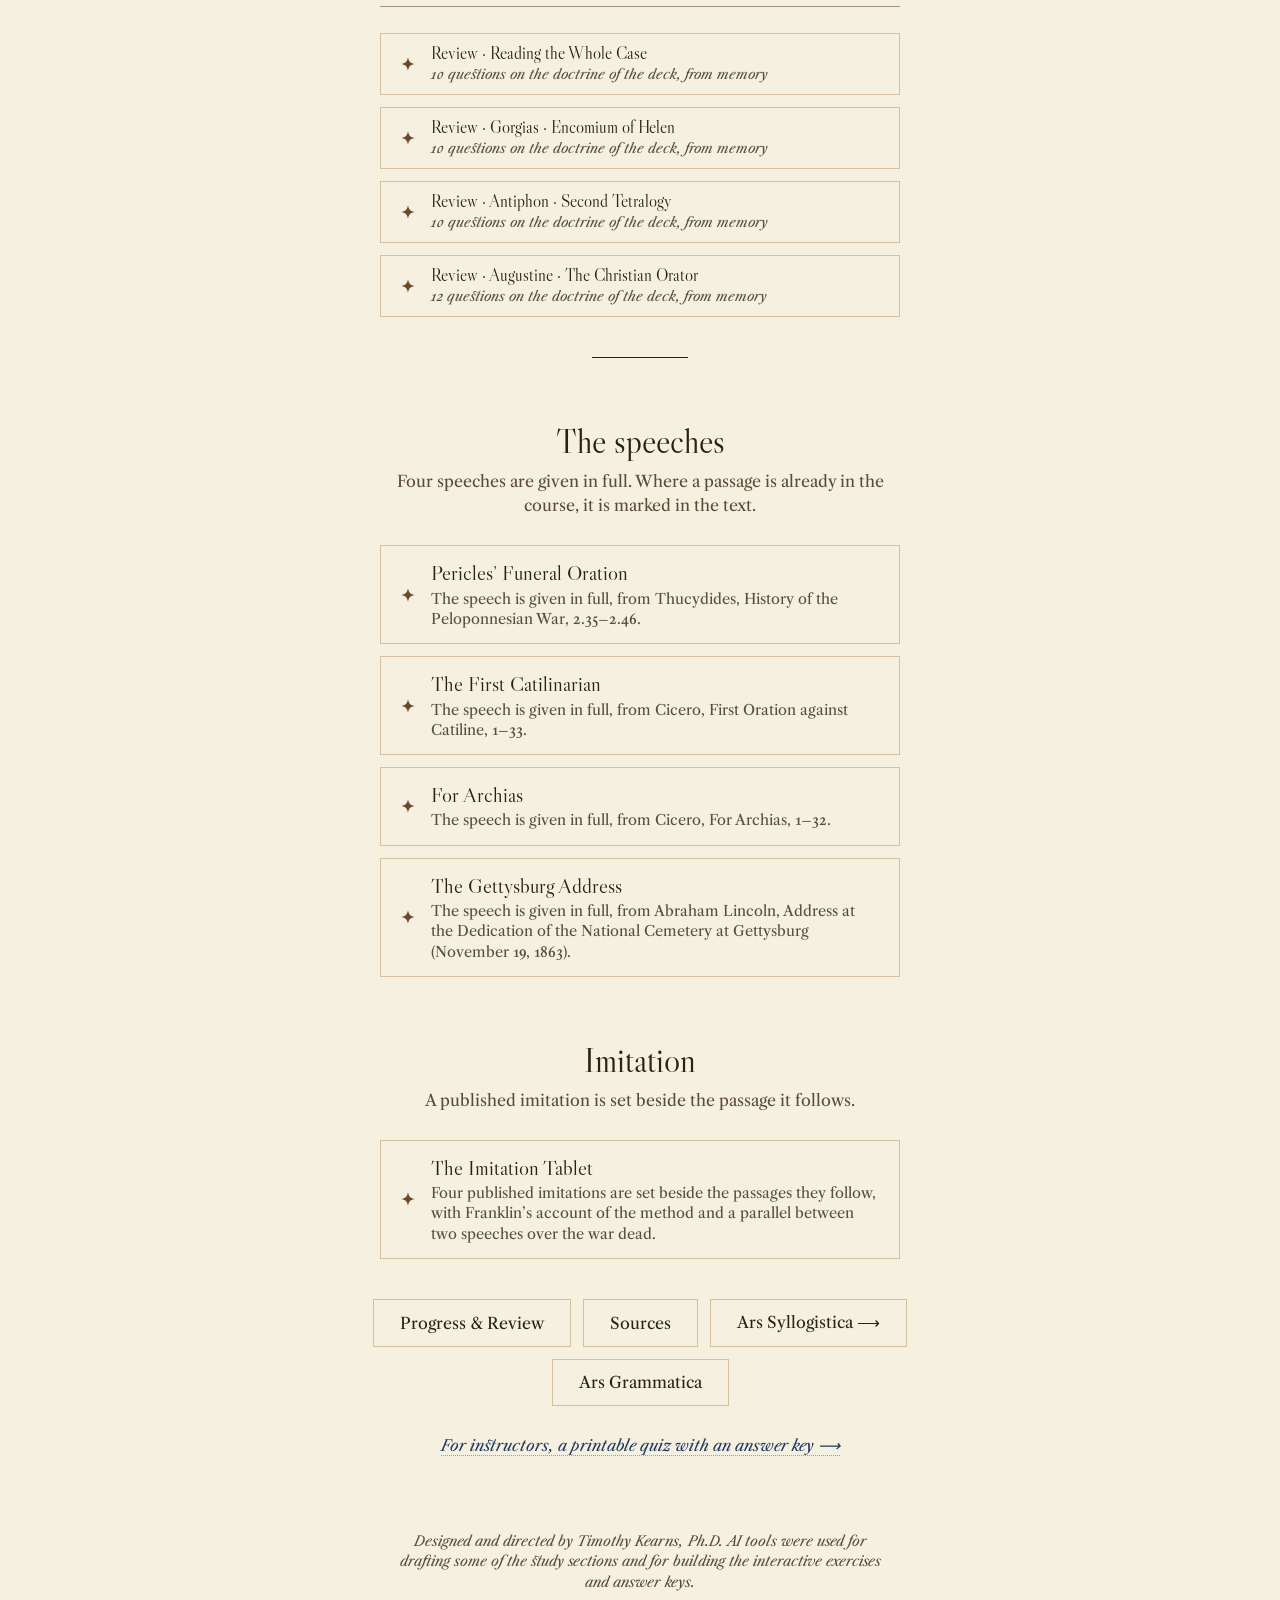
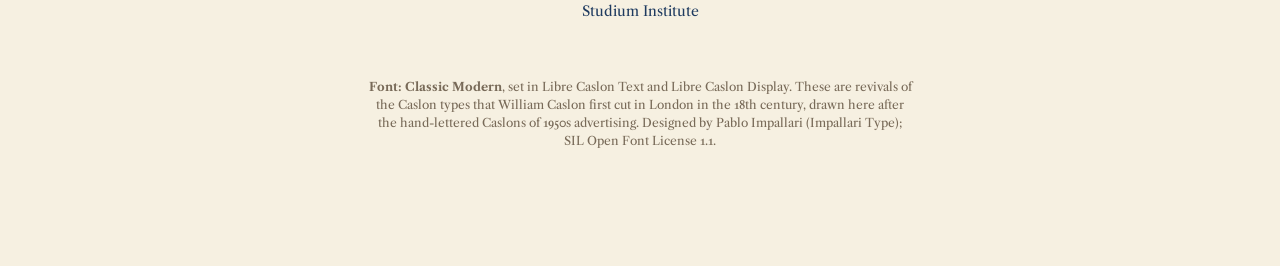
==== commit 2e0f3517: "Home: reading-and-writing note and Preface to the Trivium box replace Before You Begin (Timothy, 28 " ====
--- a/index.html
+++ b/index.html
@@ -1027,6 +1027,11 @@
   float:left; font:400 4.1em/0.8 var(--display); color:var(--accent); margin:6px 10px 0 0;
 }
 .intro-note strong{font-weight:400; color:inherit; font-family:inherit}
+.intro-note .intro-rule{border:0; border-top:1px solid var(--ink-soft); margin:22px 0 18px; height:0}
+.intro-note .intro-use{margin:0 0 10px; font-size:15px; line-height:1.55; color:var(--ink-soft); max-width:85%; margin-left:auto; margin-right:auto}
+.intro-note .intro-use-head{font-weight:700; font-family:inherit; color:var(--ink-soft)}
+.intro-note .intro-preface{max-width:85%; margin:16px auto 0; border:1px solid var(--frame); background:var(--paper); padding:10px 18px; text-align:center; font-size:16px}
+.intro-note .intro-preface a{color:var(--wine); text-decoration:none; border-bottom:1px dotted var(--gold-soft)}
 .set-grid{
   display:flex; flex-direction:column; align-items:center; gap:12px; margin-top:0; width:100%;
 }
@@ -1587,6 +1592,10 @@
       Rhetoric asks whether the hearer is moved to see the truth that has been expressed. This course is Aristotelian in its principles,
       Ciceronian in its arrangement, and Augustinian in its offices, because for Augustine the orator aims to teach, delight, and move
       (<span class="lat">docere, delectare, flectere</span>).
+      <div class="intro-rule" aria-hidden="true"></div>
+      <p class="intro-use"><b class="intro-use-head">This course teaches the doctrines of the art of rhetoric; but, as with the art of grammar, to acquire the art in itself students must read widely, write at length and in depth, and practice speaking.</b></p>
+      <p class="intro-use">The study and exercises here build rhetoric&rsquo;s foundation: its principles, parts, and figures are learned and drilled. But the art of rhetoric itself, that is, the art that is ordered to persuasion and truth, is perfected only by practice: wide reading of good authors and orators, extensive writing, and frequent speaking (cf. Augustine, <i>De doctrina christiana</i> IV.3.4&ndash;5; Cicero, <i>De oratore</i> I.150). As with Ars Grammatica, students can go as deeply as they wish into the doctrine and exercises here, but they should not think this course can replace a wide knowledge of good authors and practice in writing and speaking.</p>
+      <div class="intro-preface"><a href="https://studiuminstitute.org/trivium/">Preface to the Trivium</a></div>
     </div>
 
     <div id="recite-due" class="recite-due" hidden></div>
@@ -1612,12 +1621,6 @@
       <button class="diff-btn path-btn sel" type="button" id="path-free" aria-pressed="true" tabindex="-1">Free Practice</button>
       <button class="diff-btn path-btn" type="button" id="path-guided" aria-pressed="false" tabindex="-1">Guided Path</button>
     </div>
-    <details class="help directions">
-      <summary>Before You Begin</summary>
-      <p><strong>Where to begin.</strong> Open the first tutorial, <em>The Art of Rhetoric</em>, and read it through. Then try <em>The three species</em> at Level I. Most sets are ten questions, and at Level I each right answer is worth ten points, so a clean run of ten is 100. The six offices, the paired debates, and Gorgias’s <em>Helen</em> are sets of six; the Christian orator is a set of eight. A counter shows how far along you are.</p>
-      <p><strong>In an exercise.</strong> Read the excerpt, then choose your answer. Keys <kbd>1</kbd>–<kbd>4</kbd> choose a multiple-choice option, and <kbd>Enter</kbd> submits. Where the original Latin or Greek can be shown, the Show the Latin button shows it. Sources for all texts are given in place.</p>
-      <p>For a general introduction to the classical liberal arts and the trivium, see <a href="https://studiuminstitute.org/trivium/">Preface to the Trivium</a>.</p>
-    </details>
     <details class="help directions" id="guided-help" hidden>
       <summary>Using the Guided Path</summary>
       <p><strong>Keeping the record.</strong> The record is kept only in this browser, and only once tracking is turned on under Progress &amp; Review; the Export button there saves a copy.</p>
@@ -3347,9 +3350,6 @@
     const intro = home.querySelector('.intro-note');
     if(intro) add(intro.textContent);
 
-    const how = home.querySelector('details.help');
-    if(how) addDetailsText(how, add);
-
     home.querySelectorAll('#home-acts > div, #home-read > div').forEach(block => {
       const label = block.querySelector('.act-label, .section-label');
       const gloss = block.querySelector('.section-gloss');
